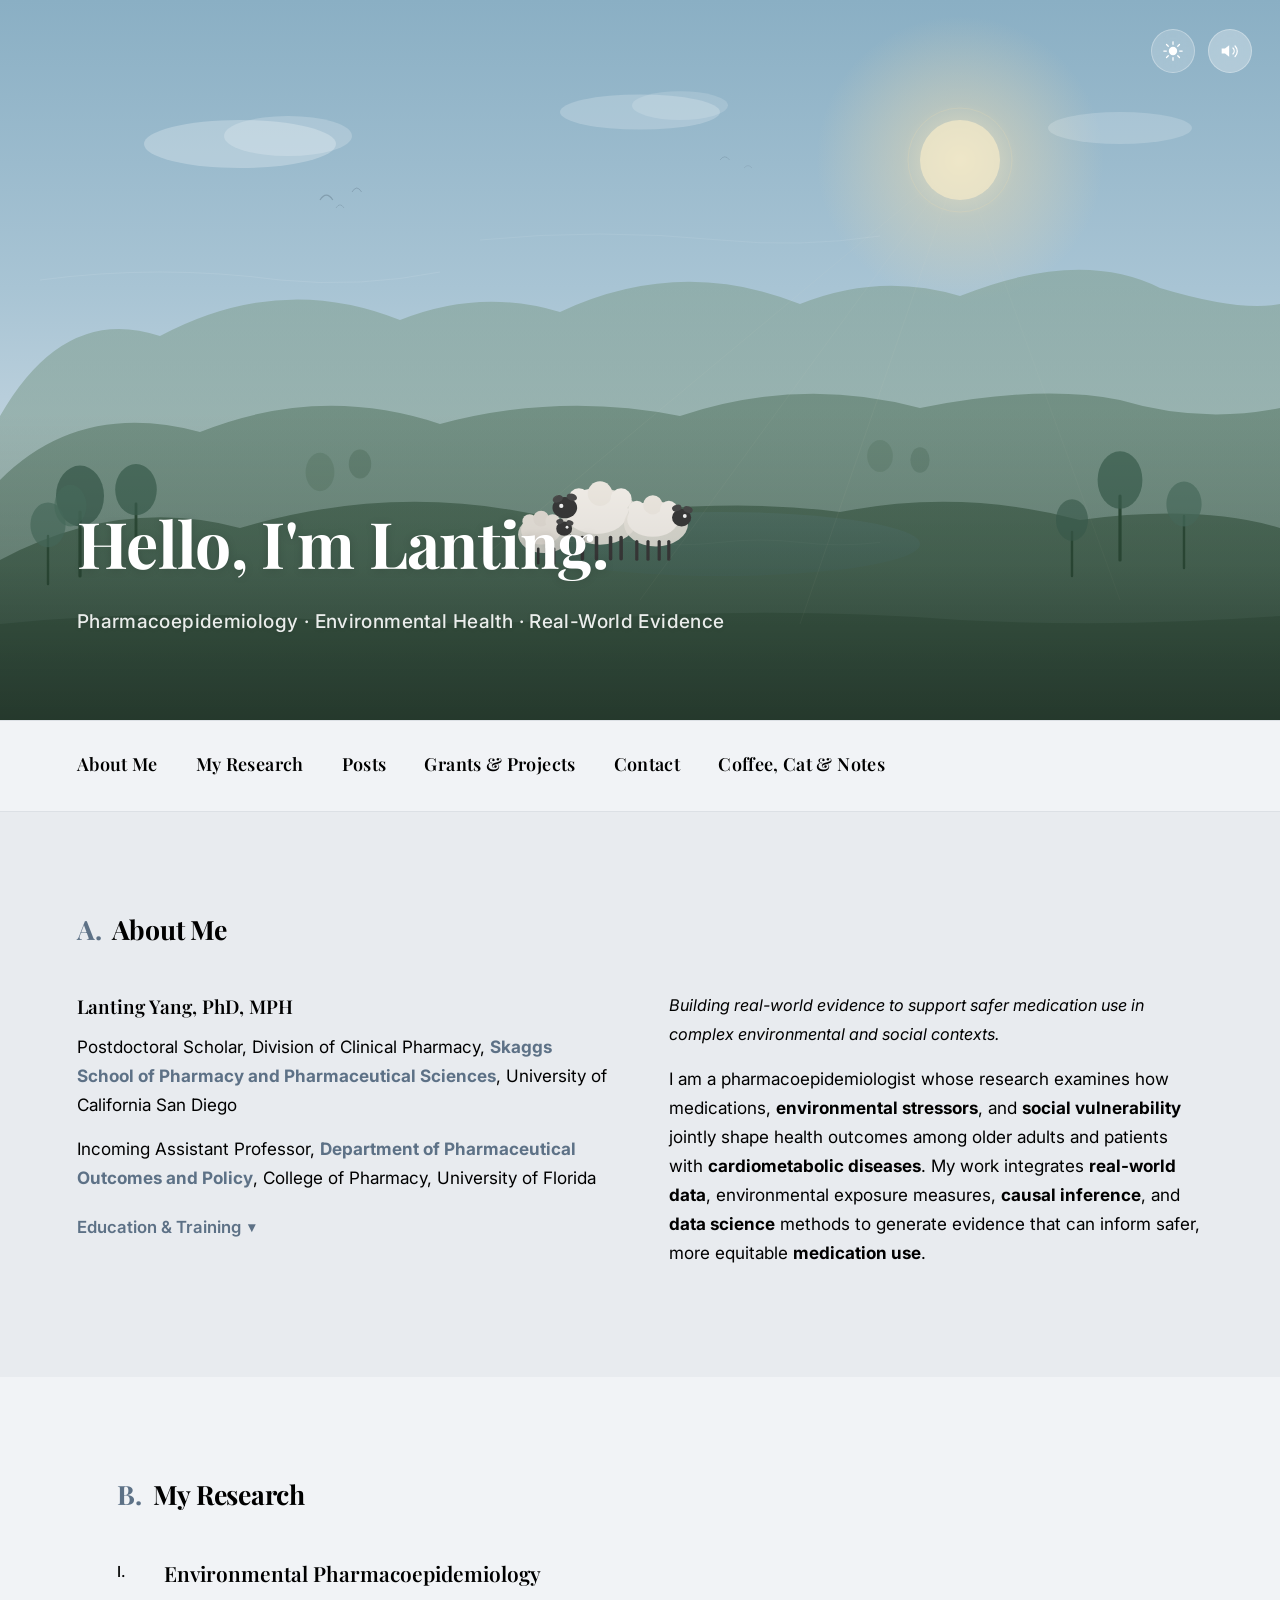
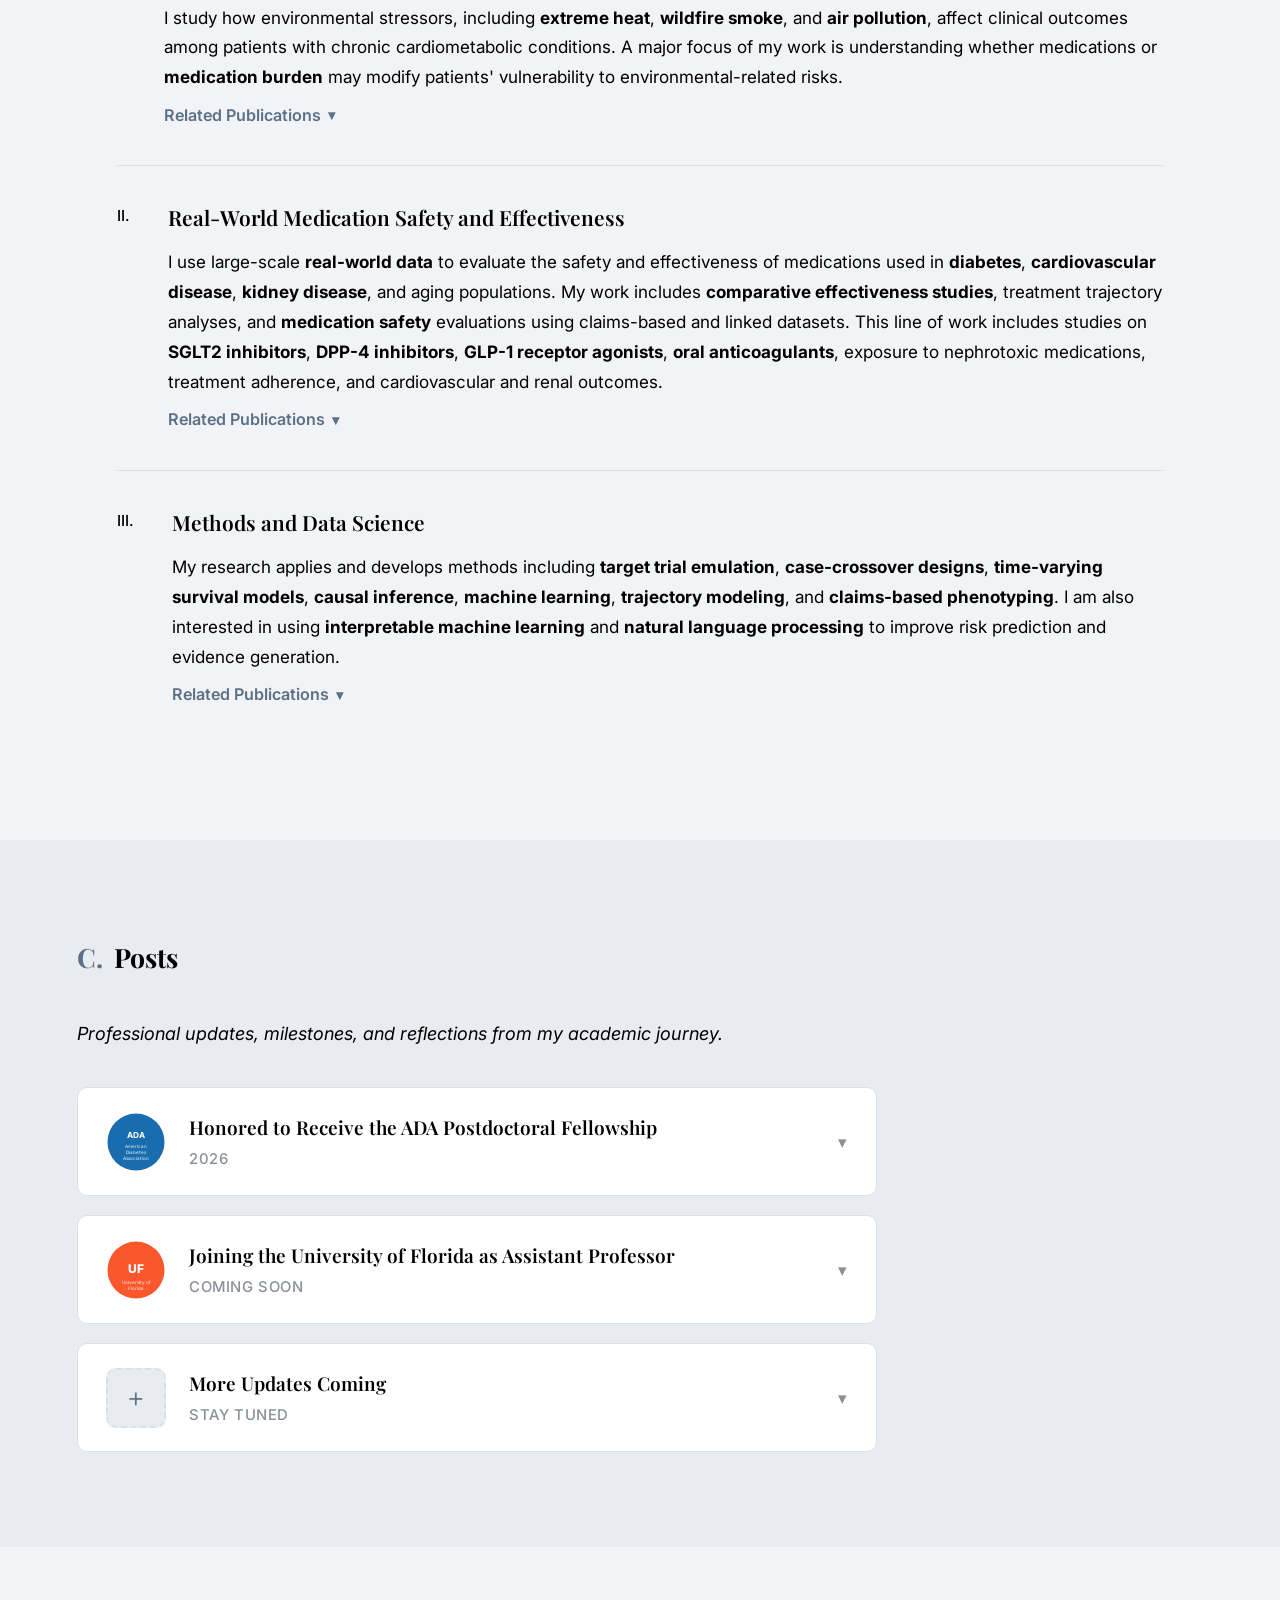
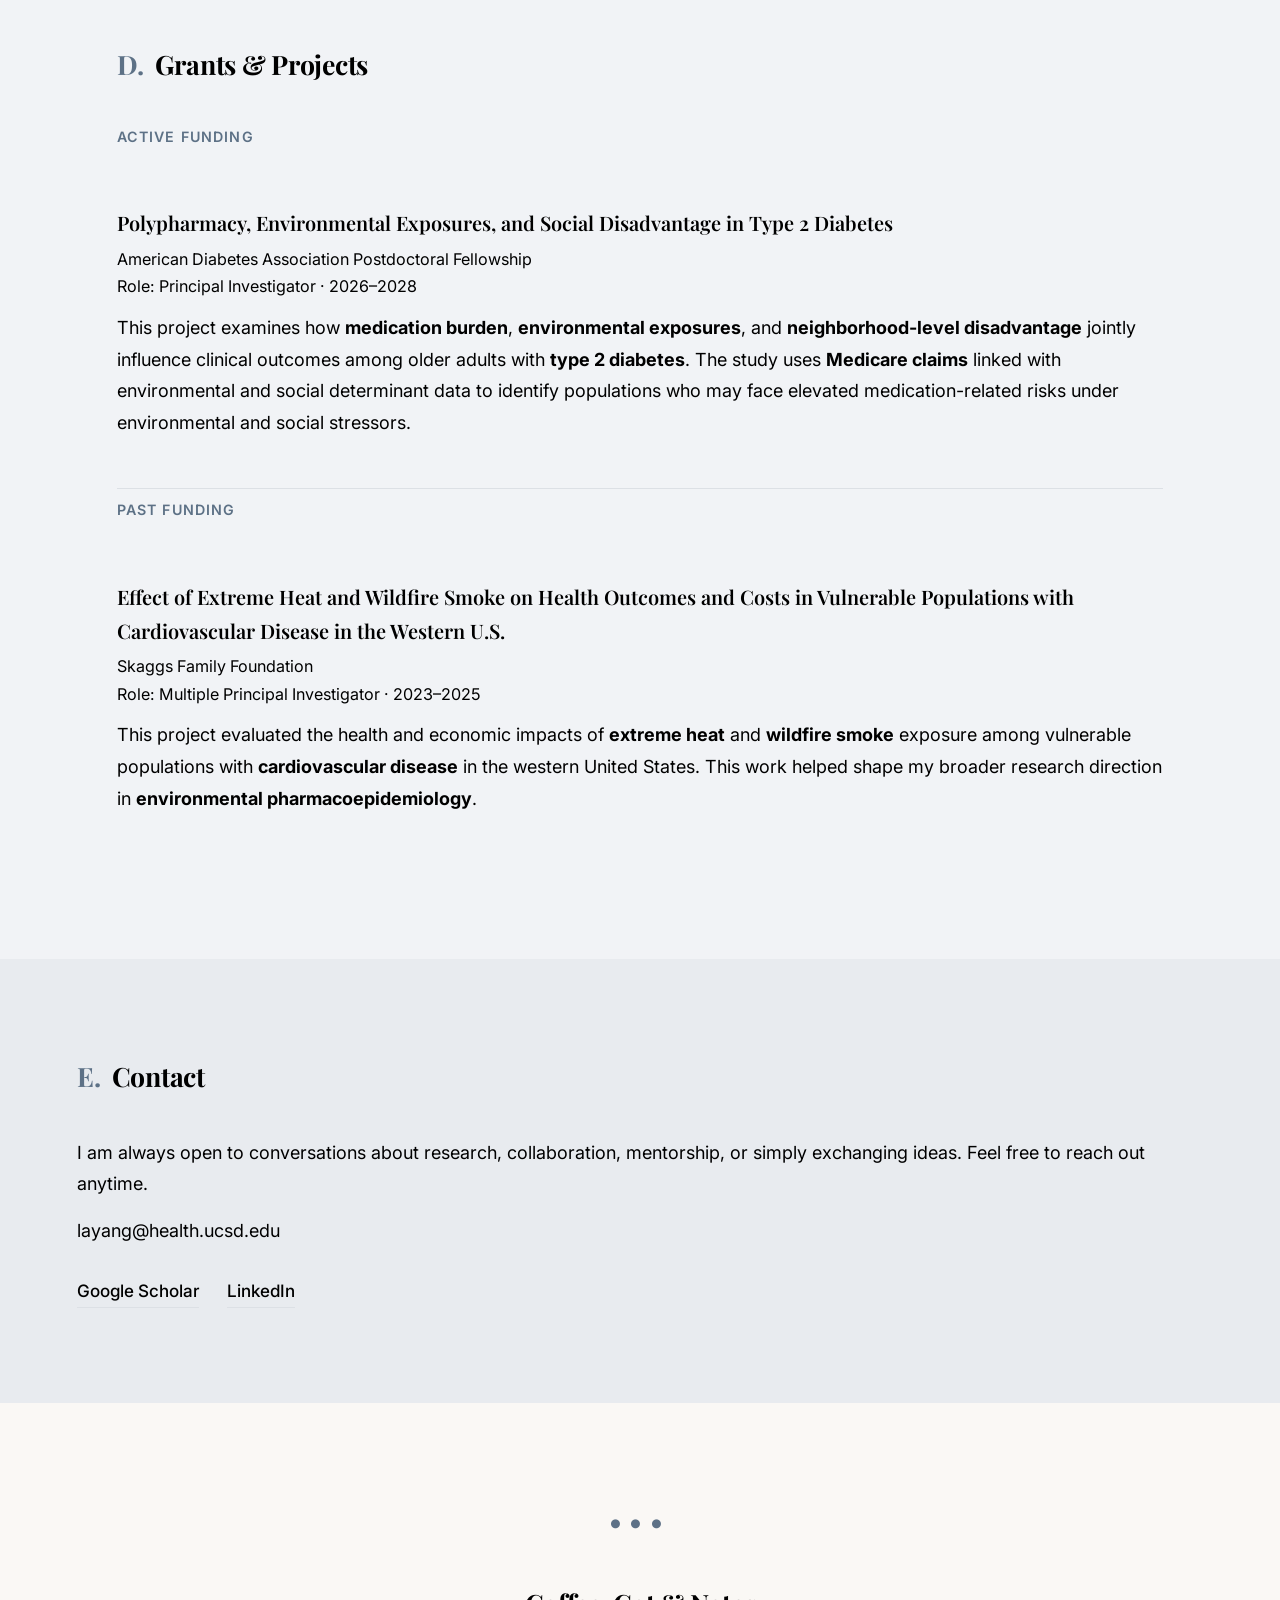
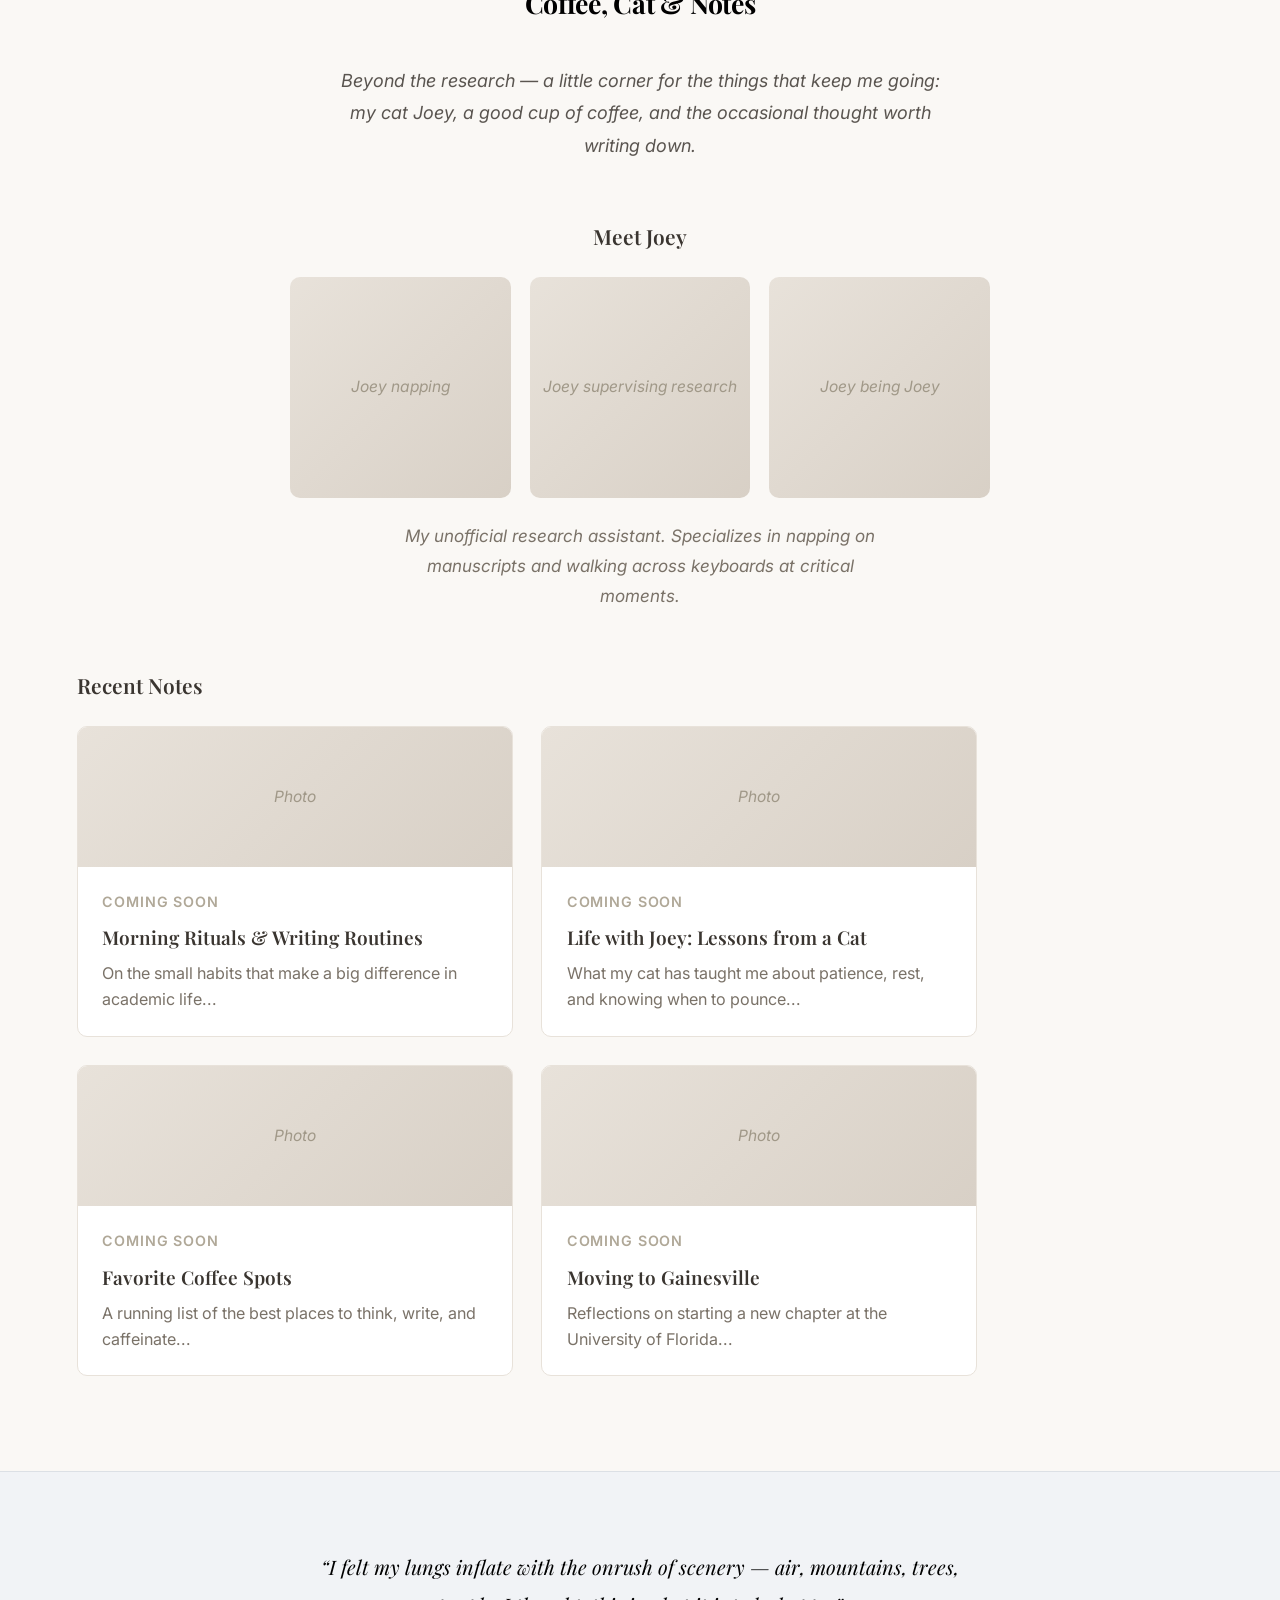
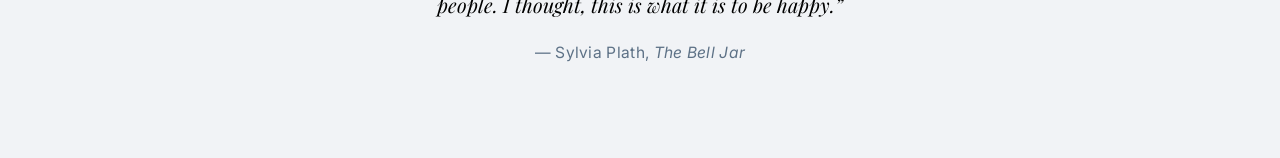
==== index.html @ cb297f10 "Add files via upload" ====
<!DOCTYPE html>
<html lang="en">
<head>
  <meta charset="UTF-8">
  <meta name="viewport" content="width=device-width, initial-scale=1.0">
  <title>Lanting Yang</title>
  <meta name="description" content="Pharmacoepidemiologist building real-world evidence for safer medication use in complex environmental and social contexts.">
  <link rel="preconnect" href="https://fonts.googleapis.com">
  <link rel="preconnect" href="https://fonts.gstatic.com" crossorigin>
  <link href="https://fonts.googleapis.com/css2?family=Inter:wght@400;500;600;700;800&family=Playfair+Display:wght@400;500;600;700;800&display=swap" rel="stylesheet">
  <link rel="icon" href="data:image/svg+xml,<svg xmlns='http://www.w3.org/2000/svg' viewBox='0 0 100 100'><text y='.9em' font-size='90'>🌿</text></svg>">
  <link rel="stylesheet" href="style.css">
</head>
<body class="loading">

  <header class="header">
    <div class="header-hero">
      <svg viewBox="0 0 1600 900" xmlns="http://www.w3.org/2000/svg" class="hero-visual" preserveAspectRatio="xMidYMid slice" aria-label="Environmental health landscape">
        <defs>
          <linearGradient id="sky" x1="0" y1="0" x2="0" y2="1">
            <stop offset="0%" stop-color="#8aafc4"/>
            <stop offset="40%" stop-color="#a8c4d4"/>
            <stop offset="70%" stop-color="#c8d8e2"/>
            <stop offset="100%" stop-color="#dce6ec"/>
          </linearGradient>
          <linearGradient id="hill-far" x1="0" y1="0" x2="0" y2="1">
            <stop offset="0%" stop-color="#7a9a88"/>
            <stop offset="100%" stop-color="#6a8a78"/>
          </linearGradient>
          <linearGradient id="hill-mid" x1="0" y1="0" x2="0" y2="1">
            <stop offset="0%" stop-color="#5a7a68"/>
            <stop offset="100%" stop-color="#4a6a58"/>
          </linearGradient>
          <linearGradient id="hill-near" x1="0" y1="0" x2="0" y2="1">
            <stop offset="0%" stop-color="#3d5c48"/>
            <stop offset="100%" stop-color="#2d4c38"/>
          </linearGradient>
          <radialGradient id="sun-glow" cx="0.5" cy="0.5" r="0.5">
            <stop offset="0%" stop-color="#f0e8c8" stop-opacity="0.9"/>
            <stop offset="40%" stop-color="#e8d8b0" stop-opacity="0.4"/>
            <stop offset="100%" stop-color="#e8d8b0" stop-opacity="0"/>
          </radialGradient>
          <linearGradient id="water" x1="0" y1="0" x2="0" y2="1">
            <stop offset="0%" stop-color="#8ab0c8" stop-opacity="0.5"/>
            <stop offset="100%" stop-color="#6a98b4" stop-opacity="0.3"/>
          </linearGradient>
        </defs>
        <!-- Sky -->
        <rect width="1600" height="900" fill="url(#sky)"/>
        <!-- Sun + glow -->
        <circle cx="1200" cy="200" r="180" fill="url(#sun-glow)"/>
        <circle cx="1200" cy="200" r="50" fill="#f0e8c8" opacity="0.8"/>
        <circle cx="1200" cy="200" r="65" fill="none" stroke="#e8d8b0" stroke-width="1" opacity="0.3"/>
        <!-- Clouds -->
        <ellipse cx="300" cy="180" rx="120" ry="30" fill="#ffffff" opacity="0.25"/>
        <ellipse cx="360" cy="170" rx="80" ry="25" fill="#ffffff" opacity="0.2"/>
        <ellipse cx="800" cy="140" rx="100" ry="22" fill="#ffffff" opacity="0.2"/>
        <ellipse cx="850" cy="132" rx="60" ry="18" fill="#ffffff" opacity="0.15"/>
        <ellipse cx="1400" cy="160" rx="90" ry="20" fill="#ffffff" opacity="0.18"/>
        <!-- Distant mountains -->
        <path d="M0 520 Q80 380 200 420 Q350 340 500 400 Q600 360 700 390 Q850 320 1000 380 Q1100 340 1200 370 Q1350 310 1450 360 Q1550 390 1600 380 L1600 900 L0 900Z" fill="url(#hill-far)" opacity="0.5"/>
        <!-- Mid hills -->
        <path d="M0 600 Q100 500 250 540 Q400 480 550 530 Q700 490 850 520 Q1000 470 1150 510 Q1300 480 1400 500 Q1500 530 1600 510 L1600 900 L0 900Z" fill="url(#hill-mid)" opacity="0.6"/>
        <!-- Lake/water -->
        <ellipse cx="900" cy="680" rx="250" ry="40" fill="url(#water)"/>
        <path d="M700 678 Q750 672 800 678 Q850 684 900 678 Q950 672 1000 678 Q1050 684 1100 678" fill="none" stroke="#ffffff" stroke-width="0.8" opacity="0.2"/>
        <!-- Near hills -->
        <path d="M0 700 Q150 620 300 660 Q500 600 700 650 Q900 620 1050 640 Q1200 610 1350 650 Q1500 630 1600 660 L1600 900 L0 900Z" fill="url(#hill-near)" opacity="0.7"/>
        <!-- Trees foreground left -->
        <line x1="100" y1="720" x2="100" y2="640" stroke="#2d4c38" stroke-width="4" stroke-linecap="round"/>
        <ellipse cx="100" cy="620" rx="30" ry="38" fill="#3d6050" opacity="0.8"/>
        <ellipse cx="88" cy="632" rx="20" ry="26" fill="#4a7060" opacity="0.6"/>
        <line x1="170" y1="700" x2="170" y2="630" stroke="#2d4c38" stroke-width="3.5" stroke-linecap="round"/>
        <ellipse cx="170" cy="612" rx="26" ry="32" fill="#3d6050" opacity="0.75"/>
        <line x1="60" y1="730" x2="60" y2="670" stroke="#2d4c38" stroke-width="3" stroke-linecap="round"/>
        <ellipse cx="60" cy="656" rx="22" ry="28" fill="#4a7060" opacity="0.7"/>
        <!-- Trees foreground right -->
        <line x1="1400" y1="700" x2="1400" y2="620" stroke="#2d4c38" stroke-width="4" stroke-linecap="round"/>
        <ellipse cx="1400" cy="600" rx="28" ry="36" fill="#3d6050" opacity="0.75"/>
        <line x1="1480" y1="710" x2="1480" y2="645" stroke="#2d4c38" stroke-width="3" stroke-linecap="round"/>
        <ellipse cx="1480" cy="630" rx="22" ry="28" fill="#4a7060" opacity="0.7"/>
        <line x1="1340" y1="720" x2="1340" y2="665" stroke="#2d4c38" stroke-width="3" stroke-linecap="round"/>
        <ellipse cx="1340" cy="650" rx="20" ry="26" fill="#3d6050" opacity="0.65"/>
        <!-- Mid-ground trees -->
        <ellipse cx="400" cy="590" rx="18" ry="24" fill="#5a7a68" opacity="0.5"/>
        <ellipse cx="450" cy="580" rx="14" ry="18" fill="#4a6a58" opacity="0.4"/>
        <ellipse cx="1100" cy="570" rx="16" ry="20" fill="#5a7a68" opacity="0.45"/>
        <ellipse cx="1150" cy="575" rx="12" ry="16" fill="#4a6a58" opacity="0.35"/>
        <!-- Birds -->
        <path d="M400 250 Q408 238 416 250" fill="none" stroke="#5a7080" stroke-width="1.5" opacity="0.4"/>
        <path d="M440 240 Q446 230 452 240" fill="none" stroke="#5a7080" stroke-width="1.2" opacity="0.35"/>
        <path d="M420 260 Q425 252 430 260" fill="none" stroke="#5a7080" stroke-width="1" opacity="0.3"/>
        <path d="M900 200 Q906 192 912 200" fill="none" stroke="#5a7080" stroke-width="1.2" opacity="0.25"/>
        <path d="M930 210 Q935 204 940 210" fill="none" stroke="#5a7080" stroke-width="1" opacity="0.2"/>
        <!-- Air flow / wind -->
        <path d="M50 350 Q200 330 350 350 Q450 360 550 340" fill="none" stroke="#ffffff" stroke-width="1" opacity="0.12"/>
        <path d="M600 300 Q750 285 900 300 Q1000 310 1100 295" fill="none" stroke="#ffffff" stroke-width="1" opacity="0.1"/>
        <!-- Sheep -->
        <g class="sheep sheep-1" style="cursor:pointer" transform="translate(750,650) scale(2.2) translate(-750,-650)">
          <rect x="715" y="620" width="65" height="60" fill="transparent" pointer-events="all"/>
          <!-- body -->
          <ellipse cx="750" cy="648" rx="22" ry="16" fill="#f0ece4" opacity="0.9"/>
          <ellipse cx="748" cy="645" rx="18" ry="13" fill="#faf6f0"/>
          <!-- wool bumps -->
          <circle cx="738" cy="638" r="6" fill="#faf6f0"/>
          <circle cx="750" cy="635" r="7" fill="#f5f0e8"/>
          <circle cx="762" cy="638" r="6" fill="#faf6f0"/>
          <!-- head -->
          <ellipse cx="730" cy="643" rx="7" ry="6" fill="#3a3a3a"/>
          <!-- ears -->
          <ellipse cx="726" cy="638" rx="3" ry="2" fill="#4a4a4a" transform="rotate(-20 726 638)"/>
          <ellipse cx="734" cy="637" rx="3" ry="2" fill="#4a4a4a" transform="rotate(15 734 637)"/>
          <!-- eye -->
          <circle cx="728" cy="642" r="1.2" fill="#ffffff"/>
          <!-- legs -->
          <line x1="740" y1="660" x2="740" y2="672" stroke="#3a3a3a" stroke-width="2" stroke-linecap="round"/>
          <line x1="748" y1="660" x2="748" y2="672" stroke="#3a3a3a" stroke-width="2" stroke-linecap="round"/>
          <line x1="756" y1="660" x2="756" y2="672" stroke="#3a3a3a" stroke-width="2" stroke-linecap="round"/>
          <line x1="762" y1="660" x2="762" y2="672" stroke="#3a3a3a" stroke-width="2" stroke-linecap="round"/>
        </g>
        <g class="sheep sheep-2" style="cursor:pointer" transform="translate(820,655) scale(2) translate(-820,-655)">
          <rect x="793" y="628" width="60" height="55" fill="transparent" pointer-events="all"/>
          <ellipse cx="820" cy="655" rx="20" ry="14" fill="#f0ece4" opacity="0.9"/>
          <ellipse cx="818" cy="652" rx="16" ry="11" fill="#faf6f0"/>
          <circle cx="808" cy="646" r="5.5" fill="#faf6f0"/>
          <circle cx="818" cy="643" r="6" fill="#f5f0e8"/>
          <circle cx="828" cy="646" r="5.5" fill="#faf6f0"/>
          <ellipse cx="836" cy="651" rx="6" ry="5.5" fill="#3a3a3a"/>
          <ellipse cx="840" cy="646" rx="3" ry="2" fill="#4a4a4a" transform="rotate(20 840 646)"/>
          <ellipse cx="833" cy="645" rx="3" ry="2" fill="#4a4a4a" transform="rotate(-15 833 645)"/>
          <circle cx="838" cy="650" r="1.2" fill="#ffffff"/>
          <line x1="808" y1="666" x2="808" y2="677" stroke="#3a3a3a" stroke-width="2" stroke-linecap="round"/>
          <line x1="815" y1="666" x2="815" y2="677" stroke="#3a3a3a" stroke-width="2" stroke-linecap="round"/>
          <line x1="822" y1="666" x2="822" y2="677" stroke="#3a3a3a" stroke-width="2" stroke-linecap="round"/>
          <line x1="828" y1="666" x2="828" y2="677" stroke="#3a3a3a" stroke-width="2" stroke-linecap="round"/>
        </g>
        <g class="sheep sheep-3" style="cursor:pointer" transform="translate(680,668) scale(1.8) translate(-680,-668)">
          <rect x="655" y="643" width="55" height="50" fill="transparent" pointer-events="all"/>
          <ellipse cx="680" cy="668" rx="18" ry="13" fill="#f0ece4" opacity="0.85"/>
          <ellipse cx="678" cy="665" rx="14" ry="10" fill="#ede8e0"/>
          <circle cx="670" cy="659" r="5" fill="#ede8e0"/>
          <circle cx="678" cy="657" r="5.5" fill="#e8e2da"/>
          <circle cx="686" cy="659" r="5" fill="#ede8e0"/>
          <ellipse cx="694" cy="664" rx="5.5" ry="5" fill="#3a3a3a"/>
          <ellipse cx="698" cy="660" rx="2.5" ry="1.8" fill="#4a4a4a" transform="rotate(20 698 660)"/>
          <ellipse cx="691" cy="659" rx="2.5" ry="1.8" fill="#4a4a4a" transform="rotate(-15 691 659)"/>
          <circle cx="696" cy="663" r="1" fill="#ffffff"/>
          <line x1="670" y1="678" x2="670" y2="688" stroke="#3a3a3a" stroke-width="1.8" stroke-linecap="round"/>
          <line x1="676" y1="678" x2="676" y2="688" stroke="#3a3a3a" stroke-width="1.8" stroke-linecap="round"/>
          <line x1="682" y1="678" x2="682" y2="688" stroke="#3a3a3a" stroke-width="1.8" stroke-linecap="round"/>
          <line x1="687" y1="678" x2="687" y2="688" stroke="#3a3a3a" stroke-width="1.8" stroke-linecap="round"/>
        </g>
        <!-- Foreground grass -->
        <path d="M0 780 Q200 760 400 775 Q600 785 800 770 Q1000 760 1200 775 Q1400 785 1600 770 L1600 900 L0 900Z" fill="#2d4c38" opacity="0.4"/>
        <!-- Light rays from sun -->
        <line x1="1200" y1="200" x2="600" y2="700" stroke="#f0e8c8" stroke-width="1" opacity="0.06"/>
        <line x1="1200" y1="200" x2="800" y2="750" stroke="#f0e8c8" stroke-width="1" opacity="0.05"/>
        <line x1="1200" y1="200" x2="1000" y2="780" stroke="#f0e8c8" stroke-width="1" opacity="0.06"/>
        <line x1="1200" y1="200" x2="1400" y2="750" stroke="#f0e8c8" stroke-width="1" opacity="0.04"/>
      </svg>
      <div class="hero-overlay">
        <h1 class="hero-name">Hello, I'm Lanting.</h1>
        <p class="hero-tagline">Pharmacoepidemiology &middot; Environmental Health &middot; Real-World Evidence</p>
      </div>
      <button class="mode-toggle" id="modeToggle" aria-label="Toggle dark mode">
        <svg id="sunIcon" class="mode-svg" viewBox="0 0 24 24" fill="none" xmlns="http://www.w3.org/2000/svg">
          <circle cx="12" cy="12" r="5" fill="currentColor"/>
          <line x1="12" y1="1" x2="12" y2="4" stroke="currentColor" stroke-width="1.5" stroke-linecap="round"/>
          <line x1="12" y1="20" x2="12" y2="23" stroke="currentColor" stroke-width="1.5" stroke-linecap="round"/>
          <line x1="4.22" y1="4.22" x2="6.34" y2="6.34" stroke="currentColor" stroke-width="1.5" stroke-linecap="round"/>
          <line x1="17.66" y1="17.66" x2="19.78" y2="19.78" stroke="currentColor" stroke-width="1.5" stroke-linecap="round"/>
          <line x1="1" y1="12" x2="4" y2="12" stroke="currentColor" stroke-width="1.5" stroke-linecap="round"/>
          <line x1="20" y1="12" x2="23" y2="12" stroke="currentColor" stroke-width="1.5" stroke-linecap="round"/>
          <line x1="4.22" y1="19.78" x2="6.34" y2="17.66" stroke="currentColor" stroke-width="1.5" stroke-linecap="round"/>
          <line x1="17.66" y1="6.34" x2="19.78" y2="4.22" stroke="currentColor" stroke-width="1.5" stroke-linecap="round"/>
        </svg>
        <svg id="moonIcon" class="mode-svg" viewBox="0 0 24 24" fill="none" xmlns="http://www.w3.org/2000/svg" style="display:none">
          <path d="M21 12.79A9 9 0 1111.21 3 7 7 0 0021 12.79z" fill="currentColor"/>
        </svg>
      </button>
      <button class="sound-toggle playing" id="soundToggle" aria-label="Toggle ambient sound">
        <svg id="soundIconOn" class="sound-svg" viewBox="0 0 24 24" fill="none" xmlns="http://www.w3.org/2000/svg">
          <path d="M11 5L6 9H2v6h4l5 4V5z" fill="currentColor"/>
          <path d="M15.54 8.46a5 5 0 010 7.07" stroke="currentColor" stroke-width="1.5" stroke-linecap="round"/>
          <path d="M18.07 5.93a9 9 0 010 12.73" stroke="currentColor" stroke-width="1.5" stroke-linecap="round"/>
        </svg>
        <svg id="soundIconOff" class="sound-svg" viewBox="0 0 24 24" fill="none" xmlns="http://www.w3.org/2000/svg" style="display:none">
          <path d="M11 5L6 9H2v6h4l5 4V5z" fill="currentColor"/>
          <line x1="16" y1="9" x2="22" y2="15" stroke="currentColor" stroke-width="1.5" stroke-linecap="round"/>
          <line x1="22" y1="9" x2="16" y2="15" stroke="currentColor" stroke-width="1.5" stroke-linecap="round"/>
        </svg>
      </button>
    </div>
    <nav class="header-nav-bar">
      <button class="nav-hamburger" id="navHamburger" aria-label="Toggle navigation">
        <span></span><span></span><span></span>
      </button>
      <div class="nav-links" id="navLinks">
        <a href="#about">About Me</a>
        <a href="#research">My Research</a>
        <a href="#posts">Posts</a>
        <a href="#grants">Grants &amp; Projects</a>
        <a href="#contact">Contact</a>
        <a href="#coffee">Coffee, Cat &amp; Notes</a>
      </div>
    </nav>
  </header>

  <section id="about" class="section">
    <h2><span class="heading-counter">A.</span> About Me</h2>
    <div class="content-grid">
      <div class="content-card">
        <h3>Lanting Yang, PhD, MPH</h3>
        <p>Postdoctoral Scholar, Division of Clinical Pharmacy, <a href="https://pharmacy.ucsd.edu/" target="_blank" rel="noopener" class="inst-link">Skaggs School of Pharmacy and Pharmaceutical Sciences</a>, University of California San Diego</p>
        <p>Incoming Assistant Professor, <a href="https://pharmacy.ufl.edu/pharmaceutical-outcomes-policy/" target="_blank" rel="noopener" class="inst-link">Department of Pharmaceutical Outcomes and Policy</a>, College of Pharmacy, University of Florida</p>
        <span class="training-link" onclick="this.parentElement.querySelector('.training-body').classList.toggle('show'); this.classList.toggle('open')">Education &amp; Training <span class="training-arrow">&#9662;</span></span>
        <div class="training-body">
          <div class="training-item">
            <div class="training-year">2019 &ndash; 2024</div>
            <div class="training-detail"><strong>PhD in Pharmaceutical Outcomes and Policy Research</strong>, School of Pharmacy, University of Pittsburgh</div>
          </div>
          <div class="training-item">
            <div class="training-year">2017 &ndash; 2019</div>
            <div class="training-detail"><strong>MPH in Epidemiology</strong>, Graduate School of Public Health, University of Pittsburgh</div>
          </div>
          <div class="training-item">
            <div class="training-year">2012 &ndash; 2017</div>
            <div class="training-detail"><strong>BS in Clinical Pharmacy</strong>, Harbin Medical University, China</div>
          </div>
        </div>
      </div>
      <div class="content-card">
        <p><em>Building real-world evidence to support safer medication use in complex environmental and social contexts.</em></p>
        <p>I am a pharmacoepidemiologist whose research examines how medications, <strong>environmental stressors</strong>, and <strong>social vulnerability</strong> jointly shape health outcomes among older adults and patients with <strong>cardiometabolic diseases</strong>. My work integrates <strong>real-world data</strong>, environmental exposure measures, <strong>causal inference</strong>, and <strong>data science</strong> methods to generate evidence that can inform safer, more equitable <strong>medication use</strong>.</p>
      </div>
    </div>
  </section>

  <section id="research" class="section">
    <div class="section-inner">
      <h2><span class="heading-counter">B.</span> My Research</h2>
      <div class="research-grid">
        <div class="research-item">
          <div class="research-counter">I.</div>
          <div class="research-content">
            <h3>Environmental Pharmacoepidemiology</h3>
            <p>I study how environmental stressors, including <strong>extreme heat</strong>, <strong>wildfire smoke</strong>, and <strong>air pollution</strong>, affect clinical outcomes among patients with chronic cardiometabolic conditions. A major focus of my work is understanding whether medications or <strong>medication burden</strong> may modify patients' vulnerability to environmental-related risks.</p>
            <span class="pub-toggle" onclick="document.getElementById('pubs-env').classList.toggle('show')">Related Publications <span class="pub-arrow">&#9662;</span></span>
            <div class="pub-panel" id="pubs-env">
              <div class="pub-item">
                <span class="pub-abbr">Paper Title Placeholder</span>
                <a href="#" class="pub-doi">DOI &rarr;</a>
              </div>
              <div class="pub-item">
                <span class="pub-abbr">Paper Title Placeholder</span>
                <a href="#" class="pub-doi">DOI &rarr;</a>
              </div>
            </div>
          </div>
        </div>
        <div class="research-item">
          <div class="research-counter">II.</div>
          <div class="research-content">
            <h3>Real-World Medication Safety and Effectiveness</h3>
            <p>I use large-scale <strong>real-world data</strong> to evaluate the safety and effectiveness of medications used in <strong>diabetes</strong>, <strong>cardiovascular disease</strong>, <strong>kidney disease</strong>, and aging populations. My work includes <strong>comparative effectiveness studies</strong>, treatment trajectory analyses, and <strong>medication safety</strong> evaluations using claims-based and linked datasets. This line of work includes studies on <strong>SGLT2 inhibitors</strong>, <strong>DPP-4 inhibitors</strong>, <strong>GLP-1 receptor agonists</strong>, <strong>oral anticoagulants</strong>, exposure to nephrotoxic medications, treatment adherence, and cardiovascular and renal outcomes.</p>
            <span class="pub-toggle" onclick="document.getElementById('pubs-rwe').classList.toggle('show')">Related Publications <span class="pub-arrow">&#9662;</span></span>
            <div class="pub-panel" id="pubs-rwe">
              <div class="pub-item">
                <span class="pub-abbr">Paper Title Placeholder</span>
                <a href="#" class="pub-doi">DOI &rarr;</a>
              </div>
              <div class="pub-item">
                <span class="pub-abbr">Paper Title Placeholder</span>
                <a href="#" class="pub-doi">DOI &rarr;</a>
              </div>
            </div>
          </div>
        </div>
        <div class="research-item">
          <div class="research-counter">III.</div>
          <div class="research-content">
            <h3>Methods and Data Science</h3>
            <p>My research applies and develops methods including <strong>target trial emulation</strong>, <strong>case-crossover designs</strong>, <strong>time-varying survival models</strong>, <strong>causal inference</strong>, <strong>machine learning</strong>, <strong>trajectory modeling</strong>, and <strong>claims-based phenotyping</strong>. I am also interested in using <strong>interpretable machine learning</strong> and <strong>natural language processing</strong> to improve risk prediction and evidence generation.</p>
            <span class="pub-toggle" onclick="document.getElementById('pubs-methods').classList.toggle('show')">Related Publications <span class="pub-arrow">&#9662;</span></span>
            <div class="pub-panel" id="pubs-methods">
              <div class="pub-item">
                <span class="pub-abbr">Paper Title Placeholder</span>
                <a href="#" class="pub-doi">DOI &rarr;</a>
              </div>
              <div class="pub-item">
                <span class="pub-abbr">Paper Title Placeholder</span>
                <a href="#" class="pub-doi">DOI &rarr;</a>
              </div>
            </div>
          </div>
        </div>
      </div>
    </div>
  </section>

  <section id="posts" class="section">
    <h2><span class="heading-counter">C.</span> Posts</h2>
    <p class="posts-intro">Professional updates, milestones, and reflections from my academic journey.</p>
    <div class="posts-grid">

      <div class="post-card-v2" onclick="this.classList.toggle('expanded')">
        <div class="post-card-preview">
          <div class="post-card-logo">
            <svg viewBox="0 0 80 80" xmlns="http://www.w3.org/2000/svg" aria-label="ADA logo">
              <circle cx="40" cy="40" r="38" fill="#005da6" opacity="0.9"/>
              <text x="40" y="34" text-anchor="middle" font-family="Inter, sans-serif" font-size="11" font-weight="700" fill="#ffffff">ADA</text>
              <text x="40" y="48" text-anchor="middle" font-family="Inter, sans-serif" font-size="6" font-weight="500" fill="rgba(255,255,255,0.8)">American</text>
              <text x="40" y="56" text-anchor="middle" font-family="Inter, sans-serif" font-size="6" font-weight="500" fill="rgba(255,255,255,0.8)">Diabetes</text>
              <text x="40" y="64" text-anchor="middle" font-family="Inter, sans-serif" font-size="6" font-weight="500" fill="rgba(255,255,255,0.8)">Association</text>
            </svg>
          </div>
          <div class="post-card-info">
            <h3>Honored to Receive the ADA Postdoctoral Fellowship</h3>
            <div class="post-card-date">2026</div>
          </div>
          <span class="post-card-arrow">&#9662;</span>
        </div>
        <div class="post-card-detail">
          <p>I am grateful to share that I have received a Postdoctoral Fellowship from the <strong>American Diabetes Association</strong> for my project, "Polypharmacy, Environmental Exposures, and Social Disadvantage in Type 2 Diabetes."</p>
          <p>This project uses <strong>Medicare claims data</strong> linked with environmental exposure and social determinant measures to examine how <strong>medication burden</strong>, <strong>extreme heat</strong>, <strong>air pollution</strong>, and <strong>neighborhood-level disadvantage</strong> jointly influence clinical outcomes among individuals with <strong>type 2 diabetes</strong>.</p>
          <p>This fellowship supports my broader research goal of developing an independent program in <strong>environmental pharmacoepidemiology</strong>, focused on generating real-world evidence for safer, more equitable, and climate-resilient medication use.</p>
          <p>I am deeply grateful to my mentors, collaborators, and colleagues for their support, and to the American Diabetes Association for its support of this work.</p>
        </div>
      </div>

      <div class="post-card-v2" onclick="this.classList.toggle('expanded')">
        <div class="post-card-preview">
          <div class="post-card-logo">
            <svg viewBox="0 0 80 80" xmlns="http://www.w3.org/2000/svg" aria-label="UF logo">
              <circle cx="40" cy="40" r="38" fill="#fa4616" opacity="0.9"/>
              <text x="40" y="44" text-anchor="middle" font-family="Inter, sans-serif" font-size="16" font-weight="800" fill="#ffffff">UF</text>
              <text x="40" y="58" text-anchor="middle" font-family="Inter, sans-serif" font-size="6" font-weight="500" fill="rgba(255,255,255,0.8)">University of</text>
              <text x="40" y="66" text-anchor="middle" font-family="Inter, sans-serif" font-size="6" font-weight="500" fill="rgba(255,255,255,0.8)">Florida</text>
            </svg>
          </div>
          <div class="post-card-info">
            <h3>Joining the University of Florida as Assistant Professor</h3>
            <div class="post-card-date">Coming soon</div>
          </div>
          <span class="post-card-arrow">&#9662;</span>
        </div>
        <div class="post-card-detail">
          <p><em>Details coming soon &mdash; stay tuned for updates on this exciting new chapter.</em></p>
        </div>
      </div>

      <div class="post-card-v2" onclick="this.classList.toggle('expanded')">
        <div class="post-card-preview">
          <div class="post-card-logo placeholder-logo">
            <span>+</span>
          </div>
          <div class="post-card-info">
            <h3>More Updates Coming</h3>
            <div class="post-card-date">Stay tuned</div>
          </div>
          <span class="post-card-arrow">&#9662;</span>
        </div>
        <div class="post-card-detail">
          <p><em>New posts will appear here as milestones unfold.</em></p>
        </div>
      </div>

    </div>
  </section>

  <section id="grants" class="section">
    <div class="section-inner">
      <h2><span class="heading-counter">D.</span> Grants &amp; Projects</h2>

      <div class="grant-label">Active Funding</div>
      <div class="grant-card">
        <h3>Polypharmacy, Environmental Exposures, and Social Disadvantage in Type 2 Diabetes</h3>
        <div class="grant-meta">
          American Diabetes Association Postdoctoral Fellowship<br>
          Role: Principal Investigator &middot; 2026&ndash;2028
        </div>
        <p>This project examines how <strong>medication burden</strong>, <strong>environmental exposures</strong>, and <strong>neighborhood-level disadvantage</strong> jointly influence clinical outcomes among older adults with <strong>type 2 diabetes</strong>. The study uses <strong>Medicare claims</strong> linked with environmental and social determinant data to identify populations who may face elevated medication-related risks under environmental and social stressors.</p>
      </div>

      <div class="grant-label">Past Funding</div>
      <div class="grant-card">
        <h3>Effect of Extreme Heat and Wildfire Smoke on Health Outcomes and Costs in Vulnerable Populations with Cardiovascular Disease in the Western U.S.</h3>
        <div class="grant-meta">
          Skaggs Family Foundation<br>
          Role: Multiple Principal Investigator &middot; 2023&ndash;2025
        </div>
        <p>This project evaluated the health and economic impacts of <strong>extreme heat</strong> and <strong>wildfire smoke</strong> exposure among vulnerable populations with <strong>cardiovascular disease</strong> in the western United States. This work helped shape my broader research direction in <strong>environmental pharmacoepidemiology</strong>.</p>
      </div>
    </div>
  </section>

  <section id="contact" class="section">
    <h2><span class="heading-counter">E.</span> Contact</h2>
    <p>I am always open to conversations about research, collaboration, mentorship, or simply exchanging ideas. Feel free to reach out anytime.</p>
    <div class="contact-block">
      <p><a href="mailto:layang@health.ucsd.edu">layang@health.ucsd.edu</a></p>
      <div class="contact-links">
        <a href="https://scholar.google.com/citations?user=HPTHeRQAAAAJ&hl=en&oi=ao" target="_blank" rel="noopener">Google Scholar</a>
        <a href="https://www.linkedin.com/in/lanting-yang/" target="_blank" rel="noopener">LinkedIn</a>
      </div>
    </div>
  </section>

  <section id="coffee" class="section coffee-section">
    <div class="coffee-header">
      <h2 class="dots">&bull;&bull;&bull;</h2>
      <h2>Coffee, Cat &amp; Notes</h2>
      <p class="coffee-intro">Beyond the research &mdash; a little corner for the things that keep me going: my cat Joey, a good cup of coffee, and the occasional thought worth writing down.</p>
    </div>

    <div class="coffee-feature">
      <h3 class="coffee-label">Meet Joey</h3>
      <div class="joey-gallery">
        <div class="joey-photo placeholder-photo">
          <span>Joey napping</span>
        </div>
        <div class="joey-photo placeholder-photo">
          <span>Joey supervising research</span>
        </div>
        <div class="joey-photo placeholder-photo">
          <span>Joey being Joey</span>
        </div>
      </div>
      <p class="joey-caption">My unofficial research assistant. Specializes in napping on manuscripts and walking across keyboards at critical moments.</p>
    </div>

    <h3 class="coffee-label">Recent Notes</h3>
    <div class="blog-grid">
      <article class="blog-card">
        <div class="blog-card-img placeholder-photo"><span>Photo</span></div>
        <div class="blog-card-body">
          <div class="blog-date">Coming soon</div>
          <h4>Morning Rituals &amp; Writing Routines</h4>
          <p>On the small habits that make a big difference in academic life...</p>
        </div>
      </article>
      <article class="blog-card">
        <div class="blog-card-img placeholder-photo"><span>Photo</span></div>
        <div class="blog-card-body">
          <div class="blog-date">Coming soon</div>
          <h4>Life with Joey: Lessons from a Cat</h4>
          <p>What my cat has taught me about patience, rest, and knowing when to pounce...</p>
        </div>
      </article>
      <article class="blog-card">
        <div class="blog-card-img placeholder-photo"><span>Photo</span></div>
        <div class="blog-card-body">
          <div class="blog-date">Coming soon</div>
          <h4>Favorite Coffee Spots</h4>
          <p>A running list of the best places to think, write, and caffeinate...</p>
        </div>
      </article>
      <article class="blog-card">
        <div class="blog-card-img placeholder-photo"><span>Photo</span></div>
        <div class="blog-card-body">
          <div class="blog-date">Coming soon</div>
          <h4>Moving to Gainesville</h4>
          <p>Reflections on starting a new chapter at the University of Florida...</p>
        </div>
      </article>
    </div>
  </section>

  <button class="scroll-top" id="scrollTop" aria-label="Scroll to top">
    <svg viewBox="0 0 24 24" fill="none" xmlns="http://www.w3.org/2000/svg" width="20" height="20">
      <path d="M12 19V5M5 12l7-7 7 7" stroke="currentColor" stroke-width="2" stroke-linecap="round" stroke-linejoin="round"/>
    </svg>
  </button>

  <footer>
    <p class="footer-quote" id="footerQuote"></p>
    <p class="footer-author" id="footerAuthor"></p>
  </footer>

  <script>
    // Random footer quote
    const quotes = [
      { text: "I went to the woods because I wished to live deliberately, to front only the essential facts of life, and see if I could not learn what it had to teach, and not, when I came to die, discover that I had not lived.", author: "Henry David Thoreau", source: "Walden; or, Life in the Woods" },
      { text: "In every walk with nature, one receives far more than he seeks.", author: "John Muir", source: "" },
      { text: "The earth has music for those who listen.", author: "William Shakespeare", source: "" },
      { text: "Look deep into nature, and then you will understand everything better.", author: "Albert Einstein", source: "" },
      { text: "The clearest way into the Universe is through a forest wilderness.", author: "John Muir", source: "" },
      { text: "We do not inherit the earth from our ancestors; we borrow it from our children.", author: "Native American Proverb", source: "" },
      { text: "The goal of life is living in agreement with nature.", author: "Zeno of Citium", source: "" },
      { text: "To forget how to dig the earth and to tend the soil is to forget ourselves.", author: "Mahatma Gandhi", source: "" },
      { text: "Nature does not hurry, yet everything is accomplished.", author: "Lao Tzu", source: "" },
      { text: "The poetry of the earth is never dead.", author: "John Keats", source: "" },
      { text: "What is the use of a house if you haven't got a tolerable planet to put it on?", author: "Henry David Thoreau", source: "" },
      { text: "We won't have a society if we destroy the environment.", author: "Margaret Mead", source: "" },
      { text: "The environment is where we all meet; where we all have a mutual interest; it is the one thing all of us share.", author: "Lady Bird Johnson", source: "" },
      { text: "He that plants trees loves others besides himself.", author: "Thomas Fuller", source: "" },
      { text: "The earth laughs in flowers.", author: "Ralph Waldo Emerson", source: "" },
      { text: "Between every two pines is a doorway to a new world.", author: "John Muir", source: "" },
      { text: "Those who contemplate the beauty of the earth find reserves of strength that will endure as long as life lasts.", author: "Rachel Carson", source: "Silent Spring" },
      { text: "Man's heart, away from nature, becomes hard.", author: "Standing Bear", source: "" },
      { text: "The good man is the friend of all living things.", author: "Mahatma Gandhi", source: "" },
      { text: "One touch of nature makes the whole world kin.", author: "William Shakespeare", source: "Troilus and Cressida" },
      { text: "To see a world in a grain of sand and a heaven in a wildflower, hold infinity in the palm of your hand and eternity in an hour.", author: "William Blake", source: "Auguries of Innocence" },
      { text: "Adopt the pace of nature: her secret is patience.", author: "Ralph Waldo Emerson", source: "" },
      { text: "The creation of a thousand forests is in one acorn.", author: "Ralph Waldo Emerson", source: "" },
      { text: "If you truly love nature, you will find beauty everywhere.", author: "Vincent van Gogh", source: "" },
      { text: "I felt my lungs inflate with the onrush of scenery — air, mountains, trees, people. I thought, this is what it is to be happy.", author: "Sylvia Plath", source: "The Bell Jar" },
      { text: "Not just beautiful, though — the stars are like the trees in the forest, alive and breathing. And they're watching me.", author: "Haruki Murakami", source: "Kafka on the Shore" },
      { text: "The least movement is of importance to all nature. The entire ocean is affected by a pebble.", author: "Blaise Pascal", source: "" },
      { text: "Keep close to Nature's heart... and break clear away, once in a while, and climb a mountain or spend a week in the woods. Wash your spirit clean.", author: "John Muir", source: "" },
      { text: "There is a pleasure in the pathless woods, there is a rapture on the lonely shore, there is society where none intrudes, by the deep sea, and music in its roar.", author: "Lord Byron", source: "" },
      { text: "The best time to plant a tree was twenty years ago. The second best time is now.", author: "Chinese Proverb", source: "" }
    ];
    const q = quotes[Math.floor(Math.random() * quotes.length)];
    document.getElementById('footerQuote').textContent = '“' + q.text + '”';
    document.getElementById('footerAuthor').innerHTML = '&mdash; ' + q.author + (q.source ? ', <em>' + q.source + '</em>' : '');

    // Dark mode toggle
    const modeToggle = document.getElementById('modeToggle');
    const sunIcon = document.getElementById('sunIcon');
    const moonIcon = document.getElementById('moonIcon');

    const savedMode = localStorage.getItem('darkMode');
    if (savedMode === 'true') {
      document.body.classList.add('dark-mode');
      sunIcon.style.display = 'none';
      moonIcon.style.display = '';
    }

    modeToggle.addEventListener('click', () => {
      document.body.classList.toggle('dark-mode');
      const isDark = document.body.classList.contains('dark-mode');
      localStorage.setItem('darkMode', isDark);
      if (isDark) {
        sunIcon.style.display = 'none';
        moonIcon.style.display = '';
      } else {
        sunIcon.style.display = '';
        moonIcon.style.display = 'none';
      }
    });

    // Page loading animation
    window.addEventListener('load', () => {
      document.body.classList.remove('loading');
    });

    // Scroll-to-top button
    const scrollTopBtn = document.getElementById('scrollTop');
    window.addEventListener('scroll', () => {
      if (window.scrollY > 600) {
        scrollTopBtn.classList.add('visible');
      } else {
        scrollTopBtn.classList.remove('visible');
      }
    });
    scrollTopBtn.addEventListener('click', () => {
      window.scrollTo({ top: 0, behavior: 'smooth' });
    });

    // Mobile hamburger menu
    const hamburger = document.getElementById('navHamburger');
    const navLinksEl = document.getElementById('navLinks');
    hamburger.addEventListener('click', () => {
      hamburger.classList.toggle('open');
      navLinksEl.classList.toggle('open');
    });
    navLinksEl.querySelectorAll('a').forEach(link => {
      link.addEventListener('click', () => {
        hamburger.classList.remove('open');
        navLinksEl.classList.remove('open');
      });
    });

    // Section fade-in on scroll
    const sections = document.querySelectorAll('.section');
    const observer = new IntersectionObserver((entries) => {
      entries.forEach(entry => {
        if (entry.isIntersecting) {
          entry.target.classList.add('visible');
        }
      });
    }, { threshold: 0.1 });
    sections.forEach(section => observer.observe(section));

    // Sticky nav bar
    const nav = document.querySelector('.header-nav-bar');
    const header = document.querySelector('.header-hero');
    const navTop = nav.offsetTop;

    window.addEventListener('scroll', () => {
      if (window.scrollY >= navTop) {
        nav.classList.add('sticky');
      } else {
        nav.classList.remove('sticky');
      }
    });

    // Active nav link highlighting on scroll
    const navLinks = document.querySelectorAll('.nav-links a');
    const allSections = document.querySelectorAll('section[id], div[id]');

    function updateActiveNav() {
      let current = '';
      allSections.forEach(section => {
        const top = section.offsetTop - 100;
        if (window.scrollY >= top) {
          current = section.getAttribute('id');
        }
      });
      navLinks.forEach(link => {
        link.classList.remove('active');
        if (link.getAttribute('href') === '#' + current) {
          link.classList.add('active');
        }
      });
    }
    window.addEventListener('scroll', updateActiveNav);

    // Smooth scroll with nav click effect
    navLinks.forEach(link => {
      link.addEventListener('click', (e) => {
        e.preventDefault();
        const targetId = link.getAttribute('href').substring(1);
        const target = document.getElementById(targetId);
        if (target) {
          // Click ripple effect
          link.classList.add('nav-clicked');
          setTimeout(() => link.classList.remove('nav-clicked'), 400);

          target.scrollIntoView({ behavior: 'smooth', block: 'start' });
        }
      });
    });

    // Sheep click interactions
    const sheepMessages = [
      "Baa! 🐑",
      "Meeeh~",
      "*munches grass*",
      "Baa baa! 🌿",
      "*wiggles tail*",
      "Zzzz... 💤",
      "*jumps!* 🐑",
      "Hello there!",
      "*happy bleat*",
      "Pet me! 🐑",
      "*nuzzles you*",
      "More grass please~",
    ];
    let sheepClickCount = 0;

    document.querySelectorAll('.sheep').forEach(sheep => {
      sheep.style.cursor = 'pointer';

      sheep.addEventListener('click', (e) => {
        e.stopPropagation();
        sheepClickCount++;

        // Jump animation
        sheep.classList.add('sheep-jump');
        setTimeout(() => sheep.classList.remove('sheep-jump'), 600);

        // Speech bubble
        const rect = sheep.getBoundingClientRect();
        const heroRect = document.querySelector('.header-hero').getBoundingClientRect();
        const bubble = document.createElement('div');
        bubble.className = 'sheep-bubble';
        bubble.textContent = sheepMessages[Math.floor(Math.random() * sheepMessages.length)];
        bubble.style.left = (rect.left - heroRect.left + rect.width / 2) + 'px';
        bubble.style.top = (rect.top - heroRect.top - 10) + 'px';
        document.querySelector('.header-hero').appendChild(bubble);

        setTimeout(() => bubble.remove(), 1800);

        // "Baa" sound
        if (audioCtx || window.AudioContext || window.webkitAudioContext) {
          const ctx = audioCtx || new (window.AudioContext || window.webkitAudioContext)();
          const now = ctx.currentTime;
          const osc = ctx.createOscillator();
          const gain = ctx.createGain();
          osc.type = 'triangle';
          osc.frequency.setValueAtTime(300 + Math.random() * 100, now);
          osc.frequency.exponentialRampToValueAtTime(250, now + 0.15);
          osc.frequency.exponentialRampToValueAtTime(350, now + 0.3);
          gain.gain.setValueAtTime(0, now);
          gain.gain.linearRampToValueAtTime(0.06, now + 0.05);
          gain.gain.linearRampToValueAtTime(0.04, now + 0.2);
          gain.gain.linearRampToValueAtTime(0, now + 0.4);
          osc.connect(gain);
          gain.connect(ctx.destination);
          osc.start(now);
          osc.stop(now + 0.4);
        }

        // Easter egg: after 10 clicks, sheep party
        if (sheepClickCount === 10) {
          document.querySelectorAll('.sheep').forEach(s => {
            s.classList.add('sheep-party');
            setTimeout(() => s.classList.remove('sheep-party'), 3000);
          });
          const partyBubble = document.createElement('div');
          partyBubble.className = 'sheep-bubble party-bubble';
          partyBubble.textContent = '🎉 Sheep party! 🐑🐑🐑';
          partyBubble.style.left = '50%';
          partyBubble.style.top = '40%';
          document.querySelector('.header-hero').appendChild(partyBubble);
          setTimeout(() => { partyBubble.remove(); sheepClickCount = 0; }, 3000);
        }
      });
    });

    // Ambient nature sound engine
    const soundToggle = document.getElementById('soundToggle');
    const soundIconOn = document.getElementById('soundIconOn');
    const soundIconOff = document.getElementById('soundIconOff');
    let audioCtx = null;
    let soundPlaying = false;
    let soundNodes = [];

    function createOceanWaves(ctx) {
      const bufferSize = ctx.sampleRate * 4;
      const buffer = ctx.createBuffer(1, bufferSize, ctx.sampleRate);
      const data = buffer.getChannelData(0);
      for (let i = 0; i < bufferSize; i++) {
        data[i] = (Math.random() * 2 - 1) * 0.3;
      }

      const source = ctx.createBufferSource();
      source.buffer = buffer;
      source.loop = true;

      // Low-pass filter for ocean rumble
      const lpFilter = ctx.createBiquadFilter();
      lpFilter.type = 'lowpass';
      lpFilter.frequency.value = 400;
      lpFilter.Q.value = 0.5;

      // LFO to modulate volume (wave rhythm)
      const lfoGain = ctx.createGain();
      lfoGain.gain.value = 0.08;

      const lfo = ctx.createOscillator();
      lfo.type = 'sine';
      lfo.frequency.value = 0.12;
      const lfoDepth = ctx.createGain();
      lfoDepth.gain.value = 0.04;
      lfo.connect(lfoDepth);
      lfoDepth.connect(lfoGain.gain);
      lfo.start();

      source.connect(lpFilter);
      lpFilter.connect(lfoGain);
      lfoGain.connect(ctx.destination);
      source.start();

      return { source, lfo, nodes: [source, lpFilter, lfoGain, lfo, lfoDepth] };
    }

    function createBirdChirp(ctx) {
      function chirp() {
        if (!soundPlaying) return;

        const now = ctx.currentTime;
        const osc = ctx.createOscillator();
        const gain = ctx.createGain();

        const baseFreq = 2000 + Math.random() * 2500;
        osc.type = 'sine';
        osc.frequency.setValueAtTime(baseFreq, now);
        osc.frequency.exponentialRampToValueAtTime(baseFreq * (0.7 + Math.random() * 0.6), now + 0.08);
        osc.frequency.exponentialRampToValueAtTime(baseFreq * 1.1, now + 0.15);

        gain.gain.setValueAtTime(0, now);
        gain.gain.linearRampToValueAtTime(0.015 + Math.random() * 0.01, now + 0.02);
        gain.gain.linearRampToValueAtTime(0.02, now + 0.06);
        gain.gain.linearRampToValueAtTime(0, now + 0.15);

        osc.connect(gain);
        gain.connect(ctx.destination);
        osc.start(now);
        osc.stop(now + 0.2);

        // Double chirp sometimes
        if (Math.random() > 0.5) {
          const osc2 = ctx.createOscillator();
          const gain2 = ctx.createGain();
          const t2 = now + 0.18;
          osc2.type = 'sine';
          osc2.frequency.setValueAtTime(baseFreq * 1.05, t2);
          osc2.frequency.exponentialRampToValueAtTime(baseFreq * 0.85, t2 + 0.1);
          gain2.gain.setValueAtTime(0, t2);
          gain2.gain.linearRampToValueAtTime(0.012, t2 + 0.02);
          gain2.gain.linearRampToValueAtTime(0, t2 + 0.12);
          osc2.connect(gain2);
          gain2.connect(ctx.destination);
          osc2.start(t2);
          osc2.stop(t2 + 0.15);
        }

        const nextDelay = 2000 + Math.random() * 6000;
        setTimeout(chirp, nextDelay);
      }

      const startDelay = 1000 + Math.random() * 3000;
      setTimeout(chirp, startDelay);
    }

    function startSound() {
      audioCtx = audioCtx || new (window.AudioContext || window.webkitAudioContext)();
      if (audioCtx.state === 'suspended') audioCtx.resume();
      const ocean = createOceanWaves(audioCtx);
      soundNodes = ocean.nodes;
      soundPlaying = true;
      createBirdChirp(audioCtx);
      createBirdChirp(audioCtx);
      soundToggle.classList.add('playing');
      soundIconOn.style.display = '';
      soundIconOff.style.display = 'none';
    }

    function stopSound() {
      soundPlaying = false;
      soundNodes.forEach(n => { try { n.stop(); } catch(e) { try { n.disconnect(); } catch(e2){} } });
      soundNodes = [];
      soundToggle.classList.remove('playing');
      soundIconOn.style.display = 'none';
      soundIconOff.style.display = '';
    }

    // Auto-play on first non-button user interaction
    let autoStarted = false;
    function autoStartSound(e) {
      if (autoStarted) return;
      if (soundToggle.contains(e.target)) return;
      autoStarted = true;
      startSound();
      document.removeEventListener('click', autoStartSound);
      document.removeEventListener('scroll', autoStartSound);
    }
    document.addEventListener('click', autoStartSound);
    document.addEventListener('scroll', autoStartSound);

    soundToggle.addEventListener('click', () => {
      autoStarted = true;
      document.removeEventListener('click', autoStartSound);
      document.removeEventListener('scroll', autoStartSound);
      if (soundPlaying) {
        stopSound();
      } else {
        startSound();
      }
    });

    // Hero SVG parallax on mouse move
    const heroArea = document.querySelector('.header-hero');
    const svg = document.querySelector('.hero-visual');
    if (heroArea && svg) {
      heroArea.addEventListener('mousemove', (e) => {
        const rect = heroArea.getBoundingClientRect();
        const x = (e.clientX - rect.left) / rect.width - 0.5;
        const y = (e.clientY - rect.top) / rect.height - 0.5;

        // Parallax layers
        const trees = svg.querySelectorAll('ellipse, line');
        trees.forEach((el, i) => {
          const depth = (i % 3 + 1) * 0.8;
          el.style.transform = `translate(${x * depth}px, ${y * depth * 0.5}px)`;
        });

        // Sun follows cursor gently
        const circles = svg.querySelectorAll('circle');
        circles.forEach((el, i) => {
          const depth = (i % 2 + 1) * 1.2;
          el.style.transform = `translate(${x * depth}px, ${y * depth * 0.5}px)`;
        });
      });

      heroArea.addEventListener('mouseleave', () => {
        svg.querySelectorAll('ellipse, line, circle').forEach(el => {
          el.style.transform = 'translate(0, 0)';
          el.style.transition = 'transform 0.5s ease';
        });
      });

      heroArea.addEventListener('mouseenter', () => {
        svg.querySelectorAll('ellipse, line, circle').forEach(el => {
          el.style.transition = 'transform 0.1s ease';
        });
      });
    }
  </script>

</body>
</html>
---- style.css ----
* {
  margin: 0;
  padding: 0;
  box-sizing: border-box;
}

:root {
  --bg: #f1f3f6;
  --text: #000000;
  --text-light: #000000;
  --accent: #5d7186;
  --link: #000000;
  --link-hover: #5d7186;
  --border: #dce0e5;
  --section-bg: #e8ebef;
  --counter-color: #5d7186;
}

/* Dark mode overrides */
body.dark-mode {
  --bg: #1a1e24;
  --text: #e0e0e0;
  --text-light: #b0b0b0;
  --accent: #8ab4c8;
  --link: #e0e0e0;
  --link-hover: #8ab4c8;
  --border: #2e3440;
  --section-bg: #22272e;
  --counter-color: #8ab4c8;
}

body.dark-mode .hero-overlay {
  background: linear-gradient(to top, rgba(0,0,0,0.6) 0%, rgba(0,0,0,0.2) 50%, transparent 100%);
}

body.dark-mode .hero-visual {
  filter: brightness(0.4) saturate(0.6);
}

body.dark-mode .post-card-v2,
body.dark-mode .social-post {
  background: #22272e;
  border-color: var(--border);
}

body.dark-mode .post-card-info h3,
body.dark-mode .post-card-date,
body.dark-mode .post-card-arrow {
  color: var(--text);
}

body.dark-mode .grant-card {
  border-color: var(--border);
}

body.dark-mode .training-body {
  background: transparent;
}

body.dark-mode .coffee-section {
  background: #1e2228 !important;
}

body.dark-mode .blog-card {
  background: #22272e;
  border-color: var(--border);
}

body.dark-mode .blog-card h4 {
  color: var(--text);
}

body.dark-mode .blog-card p,
body.dark-mode .blog-date {
  color: var(--text-light);
}

body.dark-mode .joey-caption {
  color: var(--text-light);
}

body.dark-mode .coffee-intro {
  color: var(--text-light);
}

body.dark-mode .coffee-label {
  color: var(--text);
}

body.dark-mode .placeholder-photo {
  background: linear-gradient(135deg, #2a2e36, #333840);
  color: #666;
}

body.dark-mode .placeholder-logo {
  background: var(--section-bg);
  border-color: var(--border);
}

body.dark-mode .pub-item {
  background: #2a2f36;
}

body.dark-mode .header-nav-bar {
  background: var(--bg);
}

body.dark-mode .header-nav-bar.sticky {
  box-shadow: 0 2px 12px rgba(0, 0, 0, 0.3);
}

body.dark-mode .inst-link {
  color: var(--accent) !important;
}

body.dark-mode .footer-quote {
  color: var(--text);
}

body.dark-mode .footer-author {
  color: var(--accent);
}

html {
  font-size: 19px;
  scroll-behavior: smooth;
}

body {
  font-family: "Inter", "Helvetica Neue", Arial, sans-serif;
  background-color: var(--bg);
  color: var(--text);
  line-height: 1.7;
  -webkit-font-smoothing: antialiased;
}

a {
  color: var(--link);
  text-decoration: none;
  transition: color 0.2s ease;
}

a:hover {
  color: var(--link-hover);
}

/* Header / Hero */
.header {
  max-width: 100%;
  padding: 0;
}

.header-hero {
  position: relative;
  overflow: hidden;
  height: 80vh;
  min-height: 500px;
}

.hero-visual {
  width: 100%;
  height: 100%;
  display: block;
  position: absolute;
  top: 0;
  left: 0;
  pointer-events: auto;
}

.hero-overlay {
  position: absolute;
  bottom: 0;
  left: 0;
  right: 0;
  padding: 4rem 6vw 3.5rem;
  background: linear-gradient(to top, rgba(0,0,0,0.35) 0%, rgba(0,0,0,0.1) 50%, transparent 100%);
  pointer-events: none;
}

.hero-overlay * {
  pointer-events: auto;
}

.hero-name {
  font-family: "Playfair Display", Georgia, serif;
  font-size: clamp(2.4rem, 5vw, 3.5rem);
  font-weight: 700;
  color: #ffffff;
  letter-spacing: -0.01em;
  margin-bottom: 0.4rem;
  text-shadow: 0 1px 8px rgba(0,0,0,0.15);
}

.hero-tagline {
  font-size: 1rem;
  font-weight: 500;
  color: rgba(255,255,255,0.9);
  letter-spacing: 0.02em;
  text-shadow: 0 1px 4px rgba(0,0,0,0.1);
}

.header-nav-bar {
  display: flex;
  align-items: center;
  padding: 1.2rem 6vw;
  border-top: 1px solid var(--border);
  border-bottom: 1px solid var(--border);
  background: var(--bg);
  transition: box-shadow 0.3s ease, padding 0.3s ease;
  z-index: 100;
}

.header-nav-bar.sticky {
  position: fixed;
  top: 0;
  left: 0;
  right: 0;
  box-shadow: 0 2px 12px rgba(0, 0, 0, 0.08);
  padding-left: calc((100% - 1200px) / 2 + 6vw);
}

.nav-links {
  display: flex;
  flex-wrap: wrap;
  gap: 0.5rem 2rem;
}

.nav-links a {
  font-family: "Playfair Display", Georgia, serif;
  font-size: 0.95rem;
  font-weight: 600;
  color: var(--text);
  letter-spacing: 0.02em;
  padding: 0.3rem 0;
  border-bottom: 2px solid transparent;
  transition: border-color 0.25s ease, color 0.25s ease, transform 0.15s ease;
  position: relative;
}

.nav-links a:hover {
  border-bottom-color: var(--accent);
  color: var(--accent);
}

.nav-links a.active {
  border-bottom-color: var(--accent);
  color: var(--accent);
}

@keyframes navPulse {
  0% { transform: scale(1); }
  50% { transform: scale(0.92); }
  100% { transform: scale(1); }
}

.nav-links a.nav-clicked {
  animation: navPulse 0.4s ease;
}

/* Hamburger button */
.nav-hamburger {
  display: none;
  flex-direction: column;
  gap: 5px;
  background: none;
  border: none;
  cursor: pointer;
  padding: 0.3rem;
  z-index: 101;
}

.nav-hamburger span {
  display: block;
  width: 22px;
  height: 2px;
  background: var(--text);
  border-radius: 2px;
  transition: transform 0.3s ease, opacity 0.3s ease;
}

.nav-hamburger.open span:nth-child(1) {
  transform: rotate(45deg) translate(5px, 5px);
}

.nav-hamburger.open span:nth-child(2) {
  opacity: 0;
}

.nav-hamburger.open span:nth-child(3) {
  transform: rotate(-45deg) translate(5px, -5px);
}

/* Sections */
.section {
  padding: 5rem 6vw;
  max-width: 1200px;
  margin: 0 auto;
}

.section:nth-child(even) {
  background: var(--section-bg);
  max-width: 100%;
  padding-left: 6vw;
  padding-right: 6vw;
}

.section:nth-child(even) .section-inner {
  max-width: 1200px;
  margin: 0 auto;
}

h2 {
  font-family: "Playfair Display", Georgia, serif;
  font-size: 1.4rem;
  font-weight: 700;
  margin-bottom: 2rem;
  letter-spacing: -0.01em;
}

.heading-counter {
  color: var(--counter-color);
  margin-right: 0.3rem;
}

h3 {
  font-family: "Playfair Display", Georgia, serif;
  font-size: 1.05rem;
  font-weight: 600;
  margin-bottom: 0.3rem;
}

h3 a {
  border-bottom: 1px solid var(--border);
}

h3 a:hover {
  border-bottom-color: var(--accent);
  color: var(--accent);
}

p {
  font-size: 0.95rem;
  margin-bottom: 0.8rem;
  color: var(--text);
  line-height: 1.75;
}

/* Grid layout for content items */
.content-grid {
  display: grid;
  grid-template-columns: repeat(2, 1fr);
  gap: 2.5rem 3rem;
}

/* Training inline toggle */
.training-link {
  display: inline-flex;
  align-items: center;
  gap: 0.4rem;
  font-size: 0.88rem;
  font-weight: 600;
  color: var(--accent);
  cursor: pointer;
  margin-top: 0.3rem;
  transition: color 0.2s ease;
}

.training-link:hover {
  color: var(--link-hover);
}

.training-arrow {
  font-size: 0.75rem;
  transition: transform 0.3s ease;
}

.training-link.open .training-arrow {
  transform: rotate(180deg);
}

.training-body {
  max-height: 0;
  overflow: hidden;
  transition: max-height 0.4s ease, margin 0.4s ease;
  margin-top: 0;
}

.training-body.show {
  max-height: 300px;
  margin-top: 0.8rem;
}

.training-item {
  display: flex;
  gap: 0.8rem;
  padding: 0.4rem 0;
  font-size: 0.85rem;
  line-height: 1.5;
  color: var(--text);
}

.training-year {
  font-size: 0.8rem;
  font-weight: 600;
  color: var(--accent);
  white-space: nowrap;
  min-width: 90px;
}

.training-detail {
  font-size: 0.85rem;
  line-height: 1.5;
}

.inst-link {
  color: var(--accent) !important;
  font-weight: 700;
  border-bottom: none !important;
}

.inst-link:hover {
  color: var(--link-hover) !important;
}

.content-card h3 {
  font-size: 1rem;
  font-weight: 600;
  margin-bottom: 0.5rem;
}

.content-card p {
  font-size: 0.9rem;
  color: var(--text-light);
  line-height: 1.7;
}

.content-card em {
  font-size: 0.85rem;
  color: var(--text-light);
}

/* Research section - title + description layout */
.research-grid {
  display: grid;
  grid-template-columns: 1fr;
  gap: 0;
}

.research-item {
  display: grid;
  grid-template-columns: auto 1fr;
  gap: 0 2rem;
  padding: 1.8rem 0;
  border-bottom: 1px solid var(--border);
}

.research-item:first-child {
  padding-top: 0;
}

.research-item:last-child {
  border-bottom: none;
}

.research-counter {
  font-size: 0.8rem;
  font-weight: 500;
  color: var(--text-light);
  padding-top: 0.15rem;
}

.research-content h3 {
  font-family: "Playfair Display", Georgia, serif;
  font-size: 1.1rem;
  font-weight: 600;
  margin-bottom: 0.6rem;
  color: var(--text);
}

.research-content p {
  font-size: 0.9rem;
  color: var(--text-light);
  line-height: 1.75;
  margin-bottom: 0;
}

/* Publication toggle + panel */
.pub-toggle {
  display: inline-flex;
  align-items: center;
  gap: 0.4rem;
  font-size: 0.85rem;
  font-weight: 600;
  color: var(--accent);
  cursor: pointer;
  margin-top: 0.5rem;
  transition: color 0.2s ease;
}

.pub-toggle:hover {
  color: var(--link-hover);
}

.pub-arrow {
  font-size: 0.75rem;
  transition: transform 0.3s ease;
}

.pub-panel {
  max-height: 0;
  overflow: hidden;
  transition: max-height 0.4s ease, margin 0.4s ease;
  margin-top: 0;
  display: flex;
  flex-direction: column;
  gap: 0.5rem;
}

.pub-panel.show {
  max-height: 500px;
  margin-top: 0.8rem;
}

.pub-panel.show + .pub-toggle .pub-arrow,
.pub-toggle:has(+ .pub-panel.show) .pub-arrow {
  transform: rotate(180deg);
}

.pub-item {
  display: flex;
  align-items: baseline;
  justify-content: space-between;
  gap: 1rem;
  padding: 0.6rem 0.8rem;
  background: var(--section-bg);
  border-radius: 6px;
  border-left: 3px solid var(--accent);
}

.pub-abbr {
  font-size: 0.82rem;
  font-weight: 500;
  color: var(--text);
  line-height: 1.5;
  flex: 1;
}

.pub-doi {
  font-size: 0.78rem;
  font-weight: 600;
  color: var(--accent);
  white-space: nowrap;
  border-bottom: 1px solid transparent;
  flex-shrink: 0;
}

.pub-doi:hover {
  border-bottom-color: var(--accent);
}

/* Posts section - interactive cards */
.posts-intro {
  font-size: 0.95rem;
  color: var(--text);
  margin-bottom: 2rem;
  font-style: italic;
}

.posts-grid {
  display: flex;
  flex-direction: column;
  gap: 1rem;
  max-width: 800px;
}

.post-card-v2 {
  background: #ffffff;
  border-radius: 10px;
  border: 1px solid var(--border);
  overflow: hidden;
  cursor: pointer;
  transition: box-shadow 0.3s ease, transform 0.2s ease;
}

.post-card-v2:hover {
  box-shadow: 0 4px 16px rgba(0, 0, 0, 0.07);
  transform: translateY(-2px);
}

.post-card-preview {
  display: flex;
  align-items: center;
  gap: 1.2rem;
  padding: 1.2rem 1.5rem;
}

.post-card-logo {
  flex-shrink: 0;
  width: 60px;
  height: 60px;
  border-radius: 10px;
  overflow: hidden;
}

.post-card-logo svg {
  width: 100%;
  height: 100%;
}

.placeholder-logo {
  background: var(--section-bg);
  border: 2px dashed var(--border);
  display: flex;
  align-items: center;
  justify-content: center;
  font-size: 1.5rem;
  color: var(--accent);
  font-weight: 300;
}

.post-card-info {
  flex: 1;
}

.post-card-info h3 {
  font-family: "Playfair Display", Georgia, serif;
  font-size: 1rem;
  font-weight: 600;
  color: var(--text);
  margin-bottom: 0.2rem;
}

.post-card-date {
  font-size: 0.78rem;
  font-weight: 500;
  color: #8a9099;
  text-transform: uppercase;
  letter-spacing: 0.04em;
}

.post-card-arrow {
  flex-shrink: 0;
  font-size: 0.9rem;
  color: #8a9099;
  transition: transform 0.3s ease;
}

.post-card-v2.expanded .post-card-arrow {
  transform: rotate(180deg);
}

.post-card-detail {
  max-height: 0;
  overflow: hidden;
  transition: max-height 0.4s ease, padding 0.4s ease;
  padding: 0 1.5rem;
  border-top: 0 solid var(--border);
}

.post-card-v2.expanded .post-card-detail {
  max-height: 600px;
  padding: 1.2rem 1.5rem 1.5rem;
  border-top: 1px solid var(--border);
}

.post-card-detail p {
  font-size: 0.9rem;
  line-height: 1.75;
  color: var(--text);
  margin-bottom: 0.6rem;
}

.post-card-detail p:last-child {
  margin-bottom: 0;
}

/* Grants section */
.grant-card {
  padding: 1.8rem 0;
  border-bottom: 1px solid var(--border);
}

.grant-card:last-child {
  border-bottom: none;
}

.grant-label {
  font-size: 0.75rem;
  font-weight: 600;
  text-transform: uppercase;
  letter-spacing: 0.08em;
  color: var(--accent);
  margin-bottom: 1.2rem;
  margin-top: 0.5rem;
}

.grant-label:first-child {
  margin-top: 0;
}

.grant-meta {
  font-size: 0.85rem;
  color: var(--text-light);
  margin-bottom: 0.6rem;
  line-height: 1.7;
}

/* Contact section */
.contact-grid {
  display: grid;
  grid-template-columns: 1fr 1fr;
  gap: 2rem;
}

.contact-block p {
  font-size: 0.95rem;
  line-height: 1.8;
}

.contact-links {
  display: flex;
  gap: 1.5rem;
  margin-top: 1.5rem;
}

.contact-links a {
  font-size: 0.9rem;
  font-weight: 500;
  border-bottom: 1px solid var(--border);
  padding-bottom: 2px;
}

.contact-links a:hover {
  border-bottom-color: var(--accent);
  color: var(--accent);
}

/* Coffee, Cat & Notes - personal section */
.coffee-section {
  background: #faf8f5 !important;
  max-width: 100% !important;
}

.coffee-header {
  text-align: center;
  margin-bottom: 3rem;
}

.coffee-header .dots {
  color: var(--accent);
  font-weight: 700;
  letter-spacing: 0.3em;
}

.coffee-intro {
  max-width: 600px;
  margin: 0 auto;
  font-size: 0.95rem;
  color: #5a5550;
  font-style: italic;
  line-height: 1.8;
}

.coffee-label {
  font-family: "Playfair Display", Georgia, serif;
  font-size: 1.1rem;
  font-weight: 600;
  margin-bottom: 1.2rem;
  color: #3a3530;
}

.coffee-feature {
  text-align: center;
  margin-bottom: 3rem;
}

.joey-gallery {
  display: grid;
  grid-template-columns: repeat(3, 1fr);
  gap: 1rem;
  max-width: 700px;
  margin: 0 auto 1.2rem;
}

.joey-photo {
  border-radius: 10px;
  overflow: hidden;
  aspect-ratio: 1;
}

.placeholder-photo {
  background: linear-gradient(135deg, #e8e2da, #d8d0c6);
  display: flex;
  align-items: center;
  justify-content: center;
  color: #a09888;
  font-size: 0.82rem;
  font-style: italic;
  transition: transform 0.3s ease;
}

.placeholder-photo:hover {
  transform: scale(1.03);
}

.joey-caption {
  font-size: 0.9rem;
  color: #7a7268;
  font-style: italic;
  max-width: 500px;
  margin: 0 auto;
}

.blog-grid {
  display: grid;
  grid-template-columns: repeat(2, 1fr);
  gap: 1.5rem;
  max-width: 900px;
}

.blog-card {
  background: #ffffff;
  border-radius: 10px;
  overflow: hidden;
  border: 1px solid #e8e2da;
  transition: transform 0.3s ease, box-shadow 0.3s ease;
  cursor: pointer;
}

.blog-card:hover {
  transform: translateY(-4px);
  box-shadow: 0 6px 20px rgba(0, 0, 0, 0.06);
}

.blog-card-img {
  height: 140px;
  border-radius: 0;
}

.blog-card-body {
  padding: 1.2rem 1.3rem;
}

.blog-date {
  font-size: 0.75rem;
  font-weight: 600;
  text-transform: uppercase;
  letter-spacing: 0.06em;
  color: #b0a898;
  margin-bottom: 0.4rem;
}

.blog-card h4 {
  font-family: "Playfair Display", Georgia, serif;
  font-size: 1rem;
  font-weight: 600;
  color: #3a3530;
  margin-bottom: 0.4rem;
}

.blog-card p {
  font-size: 0.85rem;
  color: #7a7268;
  line-height: 1.6;
  margin-bottom: 0;
}

/* Mode toggle button */
.mode-toggle {
  position: absolute;
  top: 1.5rem;
  right: 4.5rem;
  display: flex;
  align-items: center;
  justify-content: center;
  width: 44px;
  height: 44px;
  padding: 0;
  background: rgba(255, 255, 255, 0.2);
  backdrop-filter: blur(8px);
  border: 1px solid rgba(255, 255, 255, 0.3);
  border-radius: 50%;
  cursor: pointer;
  color: #ffffff;
  transition: background 0.3s ease, transform 0.15s ease;
  z-index: 10;
}

.mode-toggle:hover {
  background: rgba(255, 255, 255, 0.35);
  transform: scale(1.1);
}

.mode-toggle:active {
  transform: scale(0.9);
}

.mode-svg {
  width: 20px;
  height: 20px;
}

/* Sound toggle button */
.sound-toggle {
  position: absolute;
  top: 1.5rem;
  right: 1.5rem;
  display: flex;
  align-items: center;
  justify-content: center;
  width: 44px;
  height: 44px;
  padding: 0;
  background: rgba(255, 255, 255, 0.2);
  backdrop-filter: blur(8px);
  border: 1px solid rgba(255, 255, 255, 0.3);
  border-radius: 50%;
  cursor: pointer;
  color: #ffffff;
  transition: background 0.3s ease, transform 0.15s ease, box-shadow 0.3s ease;
  z-index: 10;
}

.sound-toggle:hover {
  background: rgba(255, 255, 255, 0.35);
  transform: scale(1.1);
}

.sound-toggle:active {
  transform: scale(0.9);
}

.sound-toggle.playing {
  background: rgba(255, 255, 255, 0.3);
}

.sound-svg {
  width: 20px;
  height: 20px;
}

@keyframes soundPulse {
  0%, 100% { box-shadow: 0 0 0 0 rgba(255, 255, 255, 0.3); }
  50% { box-shadow: 0 0 0 6px rgba(255, 255, 255, 0); }
}

.sound-toggle.playing {
  animation: soundPulse 2s ease infinite;
}

/* Footer */
footer {
  text-align: center;
  padding: 4rem 6vw;
  border-top: 1px solid var(--border);
}

.footer-quote {
  font-family: "Playfair Display", Georgia, serif;
  font-size: 1.05rem;
  font-style: italic;
  color: var(--text);
  line-height: 1.9;
  max-width: 650px;
  margin: 0 auto 0.8rem;
}

.footer-author {
  font-size: 0.82rem;
  color: var(--accent);
  letter-spacing: 0.02em;
}

/* Scroll-to-top button */
.scroll-top {
  position: fixed;
  bottom: 2rem;
  right: 2rem;
  width: 44px;
  height: 44px;
  border-radius: 50%;
  background: var(--accent);
  color: #ffffff;
  border: none;
  cursor: pointer;
  display: flex;
  align-items: center;
  justify-content: center;
  opacity: 0;
  transform: translateY(20px);
  transition: opacity 0.3s ease, transform 0.3s ease, background 0.2s ease;
  z-index: 100;
  box-shadow: 0 2px 10px rgba(0, 0, 0, 0.15);
  pointer-events: none;
}

.scroll-top.visible {
  opacity: 1;
  transform: translateY(0);
  pointer-events: auto;
}

.scroll-top:hover {
  background: var(--link-hover);
  transform: translateY(-3px);
}

/* Sheep animations */
.sheep {
  animation-timing-function: ease-in-out;
  animation-iteration-count: infinite;
}

.sheep-1 {
  animation: sheepWalk1 12s ease-in-out infinite;
}

.sheep-2 {
  animation: sheepWalk2 15s ease-in-out infinite;
}

.sheep-3 {
  animation: sheepWalk3 10s ease-in-out infinite;
}

@keyframes sheepWalk1 {
  0%, 100% { transform: translateX(0); }
  25% { transform: translateX(30px); }
  50% { transform: translateX(15px) translateY(-3px); }
  75% { transform: translateX(-10px); }
}

@keyframes sheepWalk2 {
  0%, 100% { transform: translateX(0); }
  30% { transform: translateX(-25px) translateY(2px); }
  60% { transform: translateX(-40px); }
  80% { transform: translateX(-15px) translateY(-2px); }
}

@keyframes sheepWalk3 {
  0%, 100% { transform: translateX(0) translateY(0); }
  20% { transform: translateX(15px) translateY(-2px); }
  50% { transform: translateX(35px); }
  70% { transform: translateX(20px) translateY(2px); }
}

/* Sheep click effects */
.sheep-jump {
  animation: sheepBounce 0.6s ease !important;
}

@keyframes sheepBounce {
  0% { transform: translateY(0); }
  20% { transform: translateY(-25px) rotate(-5deg); }
  40% { transform: translateY(-35px) rotate(3deg); }
  60% { transform: translateY(-15px) rotate(-2deg); }
  80% { transform: translateY(-5px); }
  100% { transform: translateY(0); }
}

.sheep-party {
  animation: sheepDance 0.4s ease infinite !important;
}

@keyframes sheepDance {
  0%, 100% { transform: translateY(0) rotate(0deg); }
  25% { transform: translateY(-15px) rotate(8deg); }
  50% { transform: translateY(0) rotate(0deg); }
  75% { transform: translateY(-15px) rotate(-8deg); }
}

.sheep-bubble {
  position: absolute;
  transform: translate(-50%, -100%);
  background: #ffffff;
  color: #333;
  font-family: "Inter", sans-serif;
  font-size: 14px;
  font-weight: 600;
  padding: 6px 14px;
  border-radius: 20px;
  box-shadow: 0 2px 10px rgba(0, 0, 0, 0.15);
  white-space: nowrap;
  z-index: 20;
  pointer-events: none;
  animation: bubbleFloat 1.8s ease forwards;
}

.party-bubble {
  font-size: 16px;
  transform: translate(-50%, -50%);
  padding: 10px 20px;
  animation: bubbleParty 3s ease forwards;
}

@keyframes bubbleFloat {
  0% { opacity: 0; transform: translate(-50%, -80%); }
  15% { opacity: 1; transform: translate(-50%, -120%); }
  70% { opacity: 1; transform: translate(-50%, -140%); }
  100% { opacity: 0; transform: translate(-50%, -170%); }
}

@keyframes bubbleParty {
  0% { opacity: 0; transform: translate(-50%, -40%) scale(0.5); }
  15% { opacity: 1; transform: translate(-50%, -50%) scale(1.1); }
  25% { transform: translate(-50%, -50%) scale(1); }
  80% { opacity: 1; }
  100% { opacity: 0; transform: translate(-50%, -50%) scale(0.9); }
}

/* Page loading animation */
body.loading {
  opacity: 0;
}

body {
  transition: opacity 0.6s ease;
}

/* Animations */
@keyframes fadeInUp {
  from {
    opacity: 0;
    transform: translateY(40px);
  }
  to {
    opacity: 1;
    transform: translateY(0);
  }
}

.header-content {
  animation: fadeInUp 0.8s ease-out;
}

.section {
  opacity: 0;
  transform: translateY(30px);
  transition: opacity 0.6s ease, transform 0.6s ease;
}

.section.visible {
  opacity: 1;
  transform: translateY(0);
}

/* Responsive */
@media (max-width: 768px) {
  .header {
    padding: 0;
  }

  .header-hero {
    height: 60vh;
    min-height: 350px;
  }

  .hero-overlay {
    padding: 2rem 1.5rem;
  }

  .hero-name {
    font-size: 2rem;
  }

  .nav-hamburger {
    display: flex;
  }

  .nav-links {
    display: none;
    position: absolute;
    top: 100%;
    left: 0;
    right: 0;
    flex-direction: column;
    background: var(--bg);
    padding: 1rem 6vw 1.5rem;
    border-bottom: 1px solid var(--border);
    box-shadow: 0 4px 12px rgba(0, 0, 0, 0.08);
    gap: 0.8rem;
  }

  .nav-links.open {
    display: flex;
  }

  .header-nav-bar {
    position: relative;
  }

  .section {
    padding: 3rem 1.5rem;
  }

  .content-grid {
    grid-template-columns: 1fr;
    gap: 2rem;
  }

  .research-item {
    grid-template-columns: 1fr;
    gap: 0;
  }

  .research-counter {
    margin-bottom: 0.3rem;
  }

  .contact-grid {
    grid-template-columns: 1fr;
  }

  .joey-gallery {
    grid-template-columns: repeat(2, 1fr);
  }

  .blog-grid {
    grid-template-columns: 1fr;
  }

  .contact-links {
    flex-direction: column;
    gap: 0.8rem;
  }
}
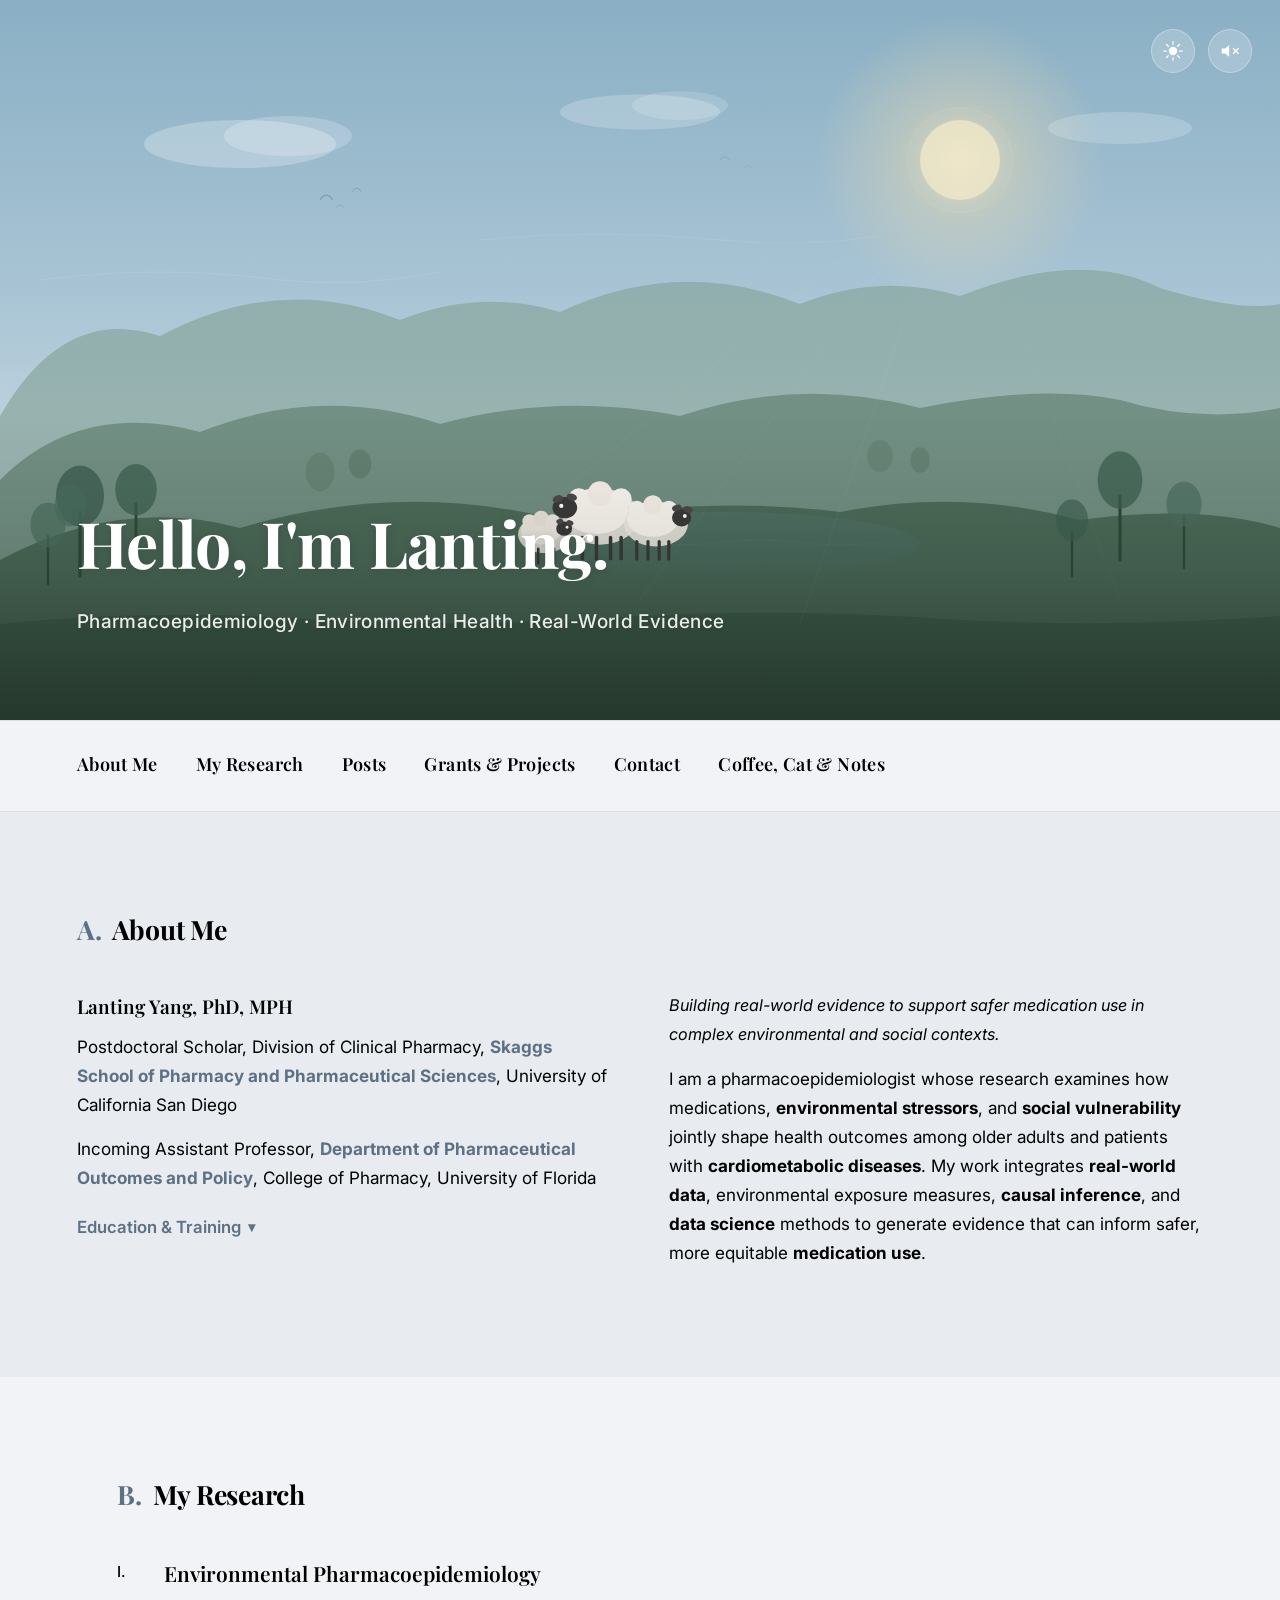
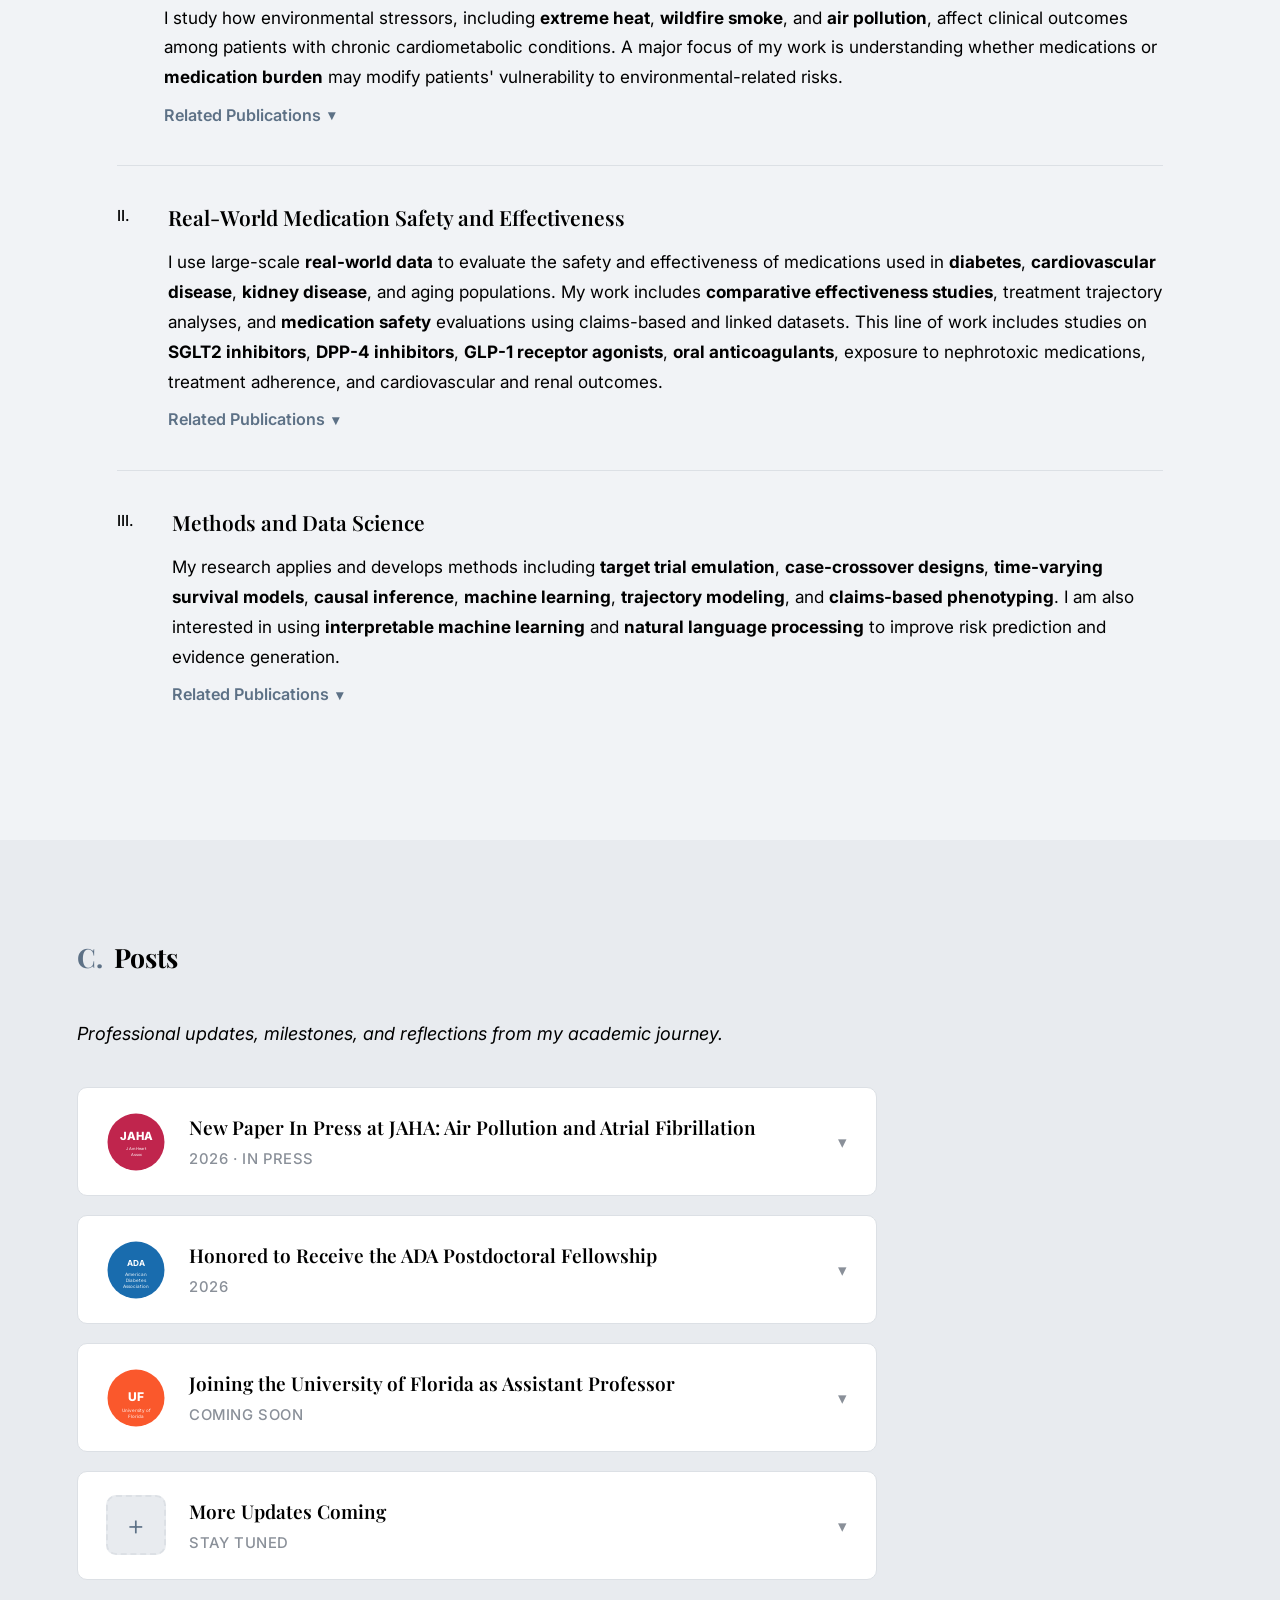
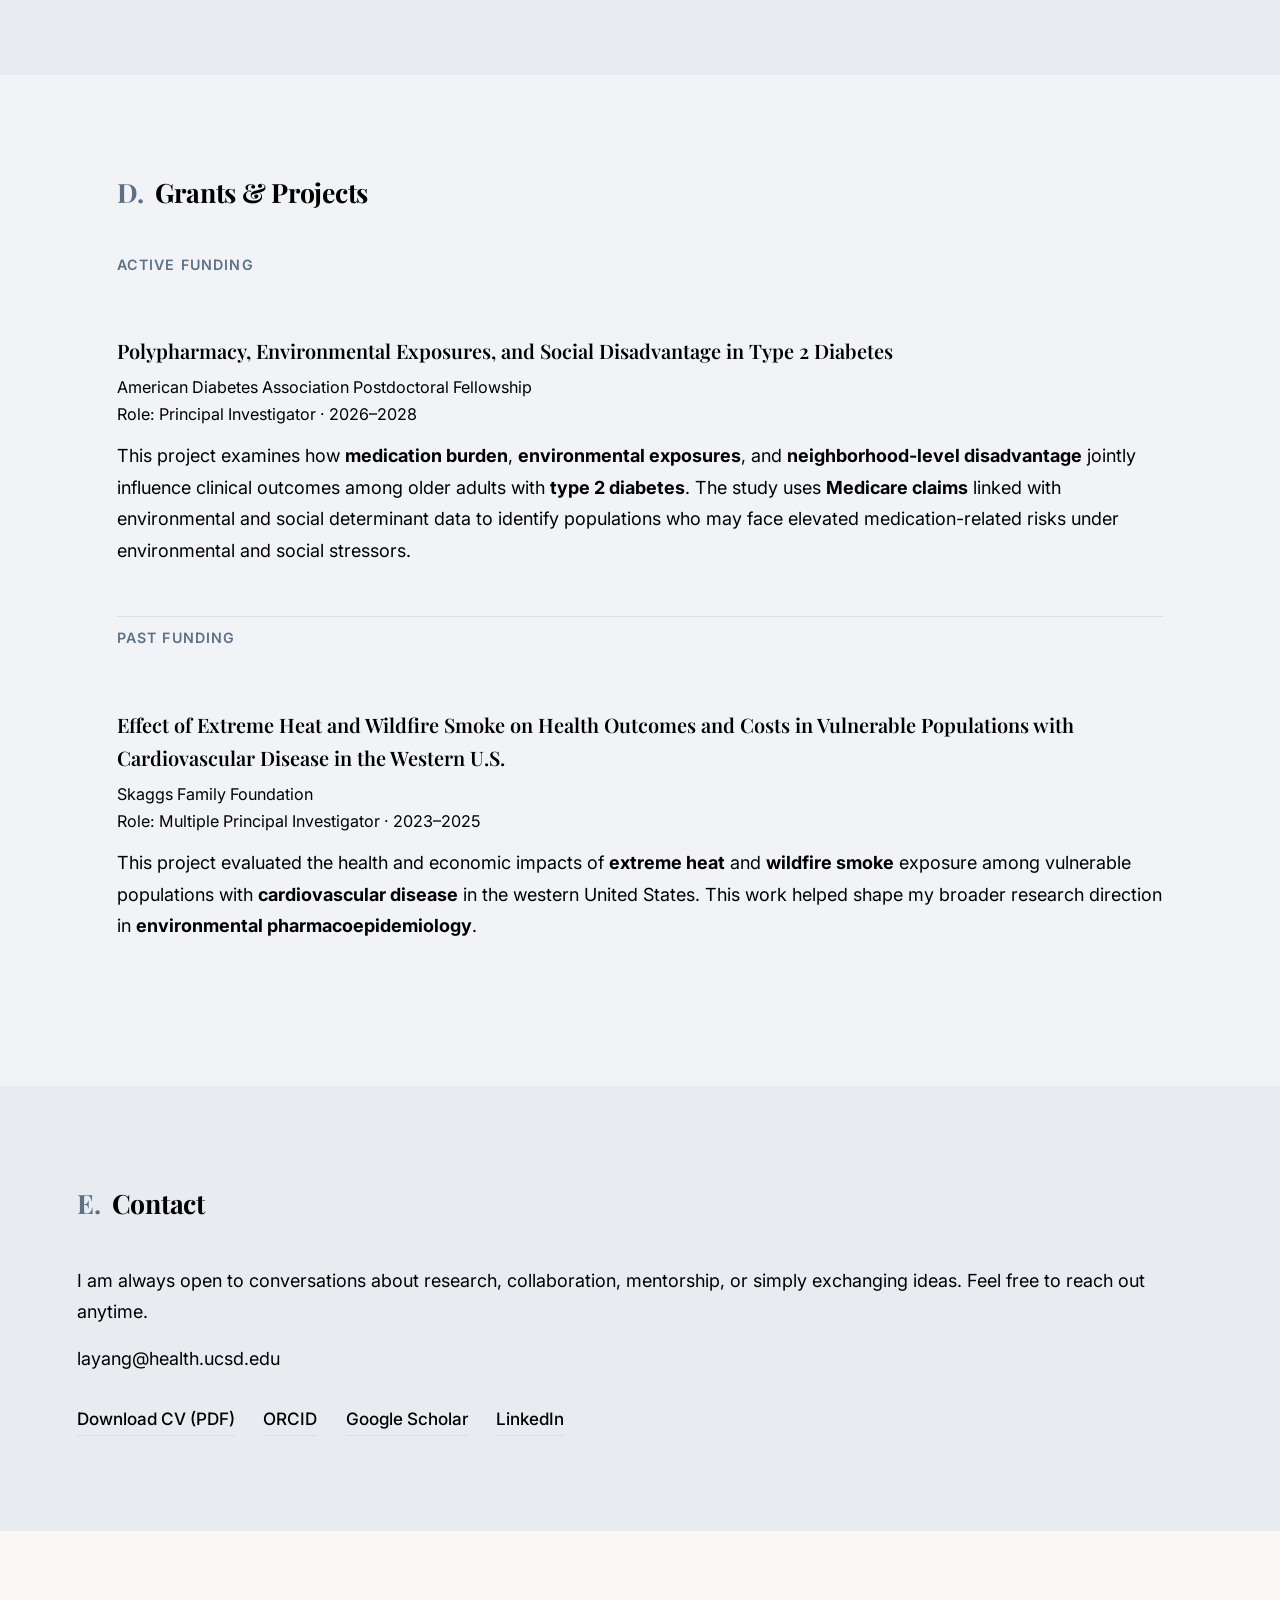
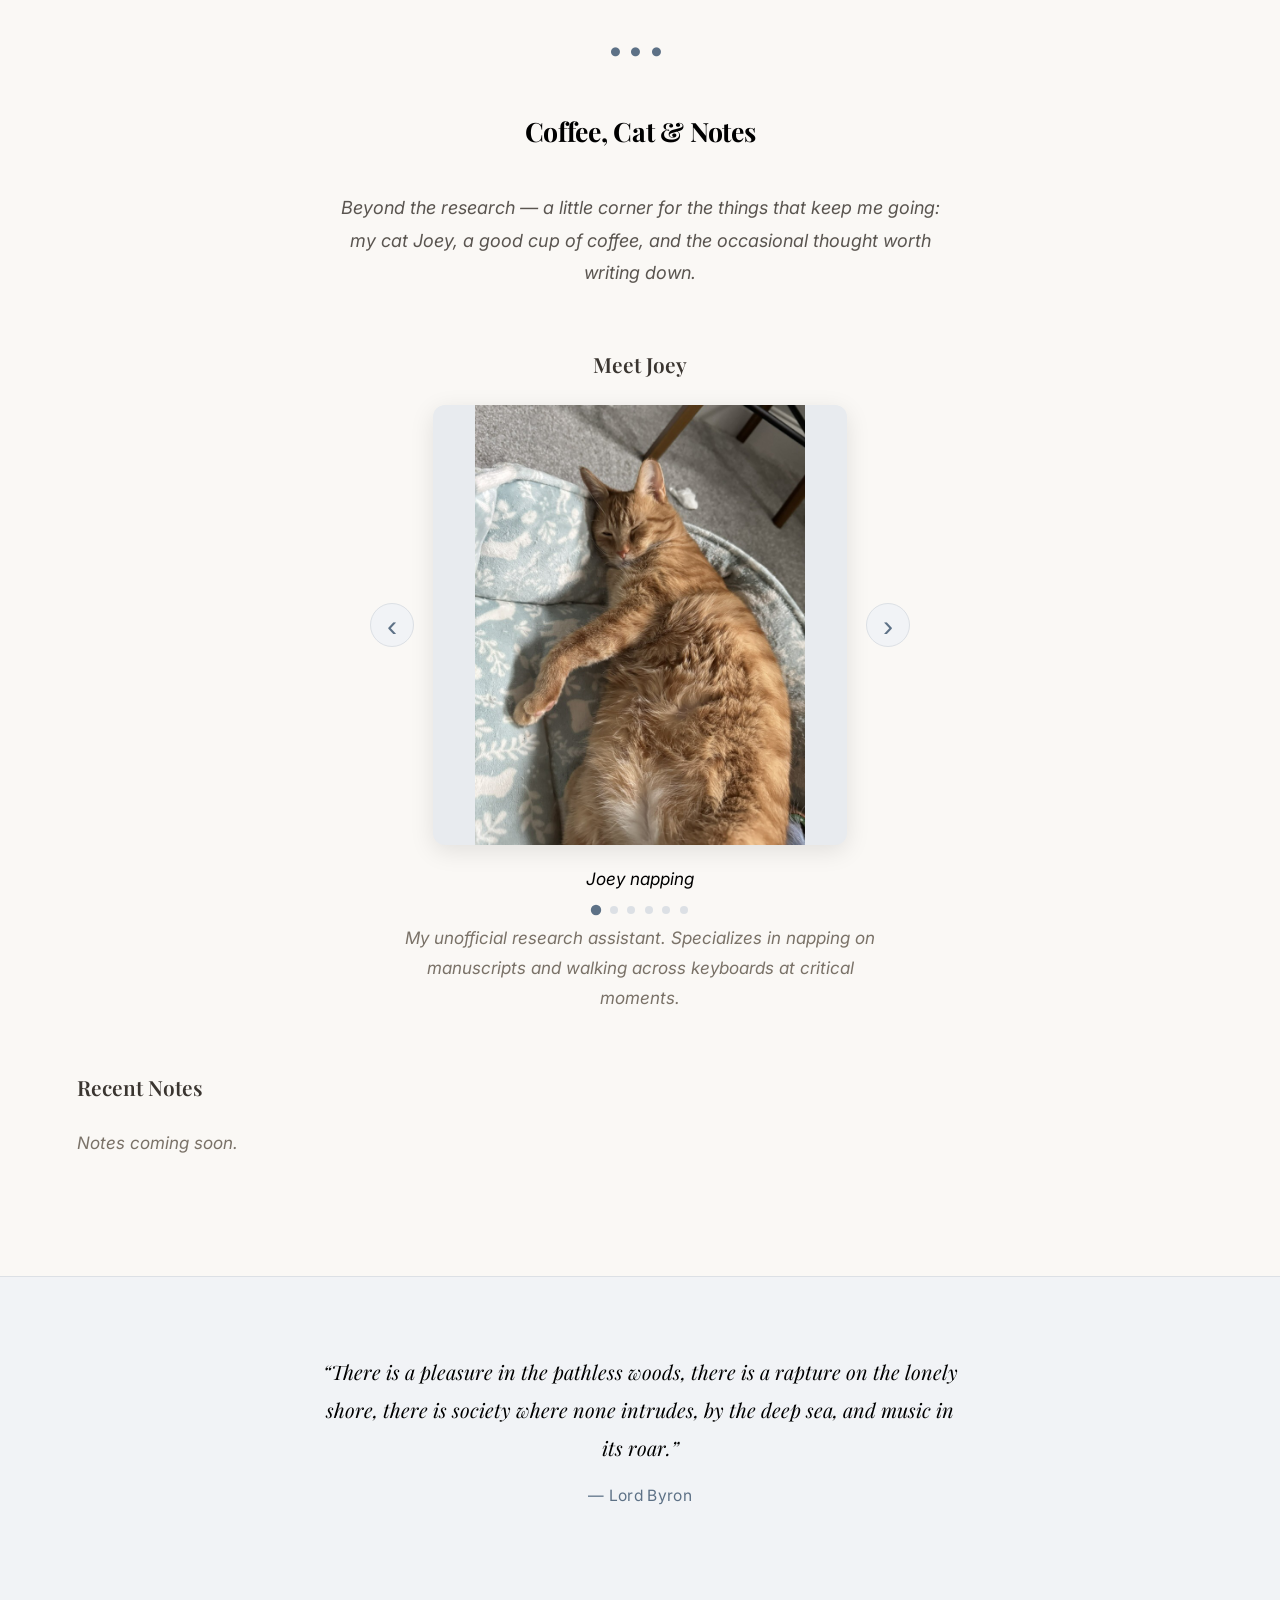
==== commit d7f6804b: "Add publications with abstracts, Joey carousel, CV, SEO, accessibility, and sound-off default - Fill" ====
--- a/index.html
+++ b/index.html
@@ -3,13 +3,58 @@
 <head>
   <meta charset="UTF-8">
   <meta name="viewport" content="width=device-width, initial-scale=1.0">
-  <title>Lanting Yang</title>
-  <meta name="description" content="Pharmacoepidemiologist building real-world evidence for safer medication use in complex environmental and social contexts.">
+  <title>Lanting Yang, PhD, MPH &mdash; Pharmacoepidemiology &amp; Environmental Health</title>
+  <meta name="description" content="Lanting Yang, PhD, MPH — pharmacoepidemiologist building real-world evidence for safer medication use in complex environmental and social contexts.">
+  <meta name="author" content="Lanting Yang">
+  <link rel="canonical" href="https://lantingy.github.io/">
+
+  <!-- Open Graph / social sharing -->
+  <meta property="og:type" content="website">
+  <meta property="og:title" content="Lanting Yang, PhD, MPH — Pharmacoepidemiology & Environmental Health">
+  <meta property="og:description" content="Building real-world evidence for safer medication use in complex environmental and social contexts.">
+  <meta property="og:url" content="https://lantingy.github.io/">
+  <meta property="og:image" content="https://lantingy.github.io/images/og-image.png">
+  <meta property="og:image:width" content="1200">
+  <meta property="og:image:height" content="630">
+  <meta name="twitter:card" content="summary_large_image">
+  <meta name="twitter:title" content="Lanting Yang, PhD, MPH — Pharmacoepidemiology & Environmental Health">
+  <meta name="twitter:description" content="Building real-world evidence for safer medication use in complex environmental and social contexts.">
+  <meta name="twitter:image" content="https://lantingy.github.io/images/og-image.png">
+
   <link rel="preconnect" href="https://fonts.googleapis.com">
   <link rel="preconnect" href="https://fonts.gstatic.com" crossorigin>
   <link href="https://fonts.googleapis.com/css2?family=Inter:wght@400;500;600;700;800&family=Playfair+Display:wght@400;500;600;700;800&display=swap" rel="stylesheet">
-  <link rel="icon" href="data:image/svg+xml,<svg xmlns='http://www.w3.org/2000/svg' viewBox='0 0 100 100'><text y='.9em' font-size='90'>🌿</text></svg>">
+  <link rel="icon" type="image/svg+xml" href="images/favicon.svg">
   <link rel="stylesheet" href="style.css">
+
+  <script type="application/ld+json">
+  {
+    "@context": "https://schema.org",
+    "@type": "Person",
+    "name": "Lanting Yang",
+    "givenName": "Lanting",
+    "familyName": "Yang",
+    "honorificSuffix": "PhD, MPH",
+    "url": "https://lantingy.github.io/",
+    "image": "https://lantingy.github.io/images/og-image.png",
+    "email": "layang@health.ucsd.edu",
+    "jobTitle": "Postdoctoral Scholar",
+    "worksFor": {
+      "@type": "Organization",
+      "name": "Skaggs School of Pharmacy and Pharmaceutical Sciences, University of California San Diego"
+    },
+    "alumniOf": [
+      { "@type": "CollegeOrUniversity", "name": "University of Pittsburgh" },
+      { "@type": "CollegeOrUniversity", "name": "Harbin Medical University" }
+    ],
+    "knowsAbout": ["Pharmacoepidemiology", "Environmental Health", "Real-World Evidence", "Causal Inference", "Pharmacy", "Data Science"],
+    "sameAs": [
+      "https://orcid.org/0000-0003-0597-9062",
+      "https://scholar.google.com/citations?user=HPTHeRQAAAAJ&hl=en&oi=ao",
+      "https://www.linkedin.com/in/lanting-yang/"
+    ]
+  }
+  </script>
 </head>
 <body class="loading">
 
@@ -178,13 +223,13 @@
           <path d="M21 12.79A9 9 0 1111.21 3 7 7 0 0021 12.79z" fill="currentColor"/>
         </svg>
       </button>
-      <button class="sound-toggle playing" id="soundToggle" aria-label="Toggle ambient sound">
-        <svg id="soundIconOn" class="sound-svg" viewBox="0 0 24 24" fill="none" xmlns="http://www.w3.org/2000/svg">
+      <button class="sound-toggle" id="soundToggle" aria-label="Play ambient nature sound">
+        <svg id="soundIconOn" class="sound-svg" viewBox="0 0 24 24" fill="none" xmlns="http://www.w3.org/2000/svg" style="display:none">
           <path d="M11 5L6 9H2v6h4l5 4V5z" fill="currentColor"/>
           <path d="M15.54 8.46a5 5 0 010 7.07" stroke="currentColor" stroke-width="1.5" stroke-linecap="round"/>
           <path d="M18.07 5.93a9 9 0 010 12.73" stroke="currentColor" stroke-width="1.5" stroke-linecap="round"/>
         </svg>
-        <svg id="soundIconOff" class="sound-svg" viewBox="0 0 24 24" fill="none" xmlns="http://www.w3.org/2000/svg" style="display:none">
+        <svg id="soundIconOff" class="sound-svg" viewBox="0 0 24 24" fill="none" xmlns="http://www.w3.org/2000/svg">
           <path d="M11 5L6 9H2v6h4l5 4V5z" fill="currentColor"/>
           <line x1="16" y1="9" x2="22" y2="15" stroke="currentColor" stroke-width="1.5" stroke-linecap="round"/>
           <line x1="22" y1="9" x2="16" y2="15" stroke="currentColor" stroke-width="1.5" stroke-linecap="round"/>
@@ -247,13 +292,25 @@
             <p>I study how environmental stressors, including <strong>extreme heat</strong>, <strong>wildfire smoke</strong>, and <strong>air pollution</strong>, affect clinical outcomes among patients with chronic cardiometabolic conditions. A major focus of my work is understanding whether medications or <strong>medication burden</strong> may modify patients' vulnerability to environmental-related risks.</p>
             <span class="pub-toggle" onclick="document.getElementById('pubs-env').classList.toggle('show')">Related Publications <span class="pub-arrow">&#9662;</span></span>
             <div class="pub-panel" id="pubs-env">
-              <div class="pub-item">
-                <span class="pub-abbr">Paper Title Placeholder</span>
-                <a href="#" class="pub-doi">DOI &rarr;</a>
+              <div class="pub-item" onclick="this.classList.toggle('open')">
+                <div class="pub-item-head">
+                  <span class="pub-abbr">Case-Crossover Analysis of Short-Term Particulate Matter and Health Outcomes in Patients with Atrial Fibrillation <span class="pub-jrnl">&mdash; JAHA, 2026</span></span>
+                  <span class="pub-doi">In press</span>
+                  <span class="pub-caret">&#9662;</span>
+                </div>
+                <div class="pub-abstract">
+                  <p><em>Abstract to follow upon publication.</em> This study uses a case-crossover design to examine the association between short-term exposure to ambient <span class="kw">particulate matter</span> and acute health outcomes among patients with <span class="kw">atrial fibrillation</span>, evaluating <span class="kw">air pollution</span> as a modifiable environmental risk factor for hospitalization in this population.</p>
+                </div>
               </div>
-              <div class="pub-item">
-                <span class="pub-abbr">Paper Title Placeholder</span>
-                <a href="#" class="pub-doi">DOI &rarr;</a>
+              <div class="pub-item" onclick="this.classList.toggle('open')">
+                <div class="pub-item-head">
+                  <span class="pub-abbr">Risk of Hospitalization in Patients with Heart Failure Exposed to Extreme Heat and Poor Air Quality in the Western United States <span class="pub-jrnl">&mdash; Circulation, 2025 (AHA Scientific Sessions)</span></span>
+                  <a href="https://doi.org/10.1161/circ.152.suppl_3.4364346" target="_blank" rel="noopener" class="pub-doi" onclick="event.stopPropagation()">DOI &rarr;</a>
+                  <span class="pub-caret">&#9662;</span>
+                </div>
+                <div class="pub-abstract">
+                  <p><em>Conference abstract (American Heart Association Scientific Sessions 2025).</em> This study examined the risk of hospitalization among patients with <span class="kw">heart failure</span> exposed to <span class="kw">extreme heat</span> and <span class="kw">poor air quality</span> across the western United States, characterizing how environmental stressors relate to acute cardiovascular outcomes in a vulnerable population.</p>
+                </div>
               </div>
             </div>
           </div>
@@ -265,13 +322,43 @@
             <p>I use large-scale <strong>real-world data</strong> to evaluate the safety and effectiveness of medications used in <strong>diabetes</strong>, <strong>cardiovascular disease</strong>, <strong>kidney disease</strong>, and aging populations. My work includes <strong>comparative effectiveness studies</strong>, treatment trajectory analyses, and <strong>medication safety</strong> evaluations using claims-based and linked datasets. This line of work includes studies on <strong>SGLT2 inhibitors</strong>, <strong>DPP-4 inhibitors</strong>, <strong>GLP-1 receptor agonists</strong>, <strong>oral anticoagulants</strong>, exposure to nephrotoxic medications, treatment adherence, and cardiovascular and renal outcomes.</p>
             <span class="pub-toggle" onclick="document.getElementById('pubs-rwe').classList.toggle('show')">Related Publications <span class="pub-arrow">&#9662;</span></span>
             <div class="pub-panel" id="pubs-rwe">
-              <div class="pub-item">
-                <span class="pub-abbr">Paper Title Placeholder</span>
-                <a href="#" class="pub-doi">DOI &rarr;</a>
+              <div class="pub-item" onclick="this.classList.toggle('open')">
+                <div class="pub-item-head">
+                  <span class="pub-abbr">Use of Potentially Nephrotoxic Drugs in Type 2 Diabetes Patients on SGLT2i: A Trajectories Analysis <span class="pub-jrnl">&mdash; Pharmacoepidemiol Drug Saf, 2025</span></span>
+                  <a href="https://doi.org/10.1002/pds.70098" target="_blank" rel="noopener" class="pub-doi" onclick="event.stopPropagation()">DOI &rarr;</a>
+                  <span class="pub-caret">&#9662;</span>
+                </div>
+                <div class="pub-abstract">
+                  <p><strong>Purpose:</strong> To characterize trajectories of <span class="kw">nephrotoxic potential (NxP)</span> drug use among older adults with <span class="kw">type 2 diabetes (T2D)</span> treated with <span class="kw">SGLT2 inhibitors</span> and identify associated patient characteristics.</p>
+                  <p><strong>Methods:</strong> Using 2012&ndash;2019 Medicare data, we selected patients with T2D who filled at least one SGLT2i prescription and quantified the number of NxP drugs used each month over the first 12 months. A <span class="kw">group-based trajectory model</span> identified groups with similar use patterns, and multinomial logistic regression examined associations between patient characteristics and group membership.</p>
+                  <p><strong>Results:</strong> Among 8,811 beneficiaries (mean age 67.5), we identified three trajectories: no (24%), low (54%), and high (22%) use of NxP drugs. Age, gender, low-income subsidy eligibility, and clinical characteristics were associated with group membership.</p>
+                  <p><strong>Conclusions:</strong> Three distinct trajectory groups emerged, with a substantial proportion showing low NxP drug use. Both social and clinical factors were associated with NxP drug use.</p>
+                </div>
               </div>
-              <div class="pub-item">
-                <span class="pub-abbr">Paper Title Placeholder</span>
-                <a href="#" class="pub-doi">DOI &rarr;</a>
+              <div class="pub-item" onclick="this.classList.toggle('open')">
+                <div class="pub-item-head">
+                  <span class="pub-abbr">COVID-19 Diagnosis, Oral Anticoagulation, and Stroke Risk in Patients with Atrial Fibrillation <span class="pub-jrnl">&mdash; Am J Cardiovasc Drugs, 2024</span></span>
+                  <a href="https://doi.org/10.1007/s40256-024-00671-3" target="_blank" rel="noopener" class="pub-doi" onclick="event.stopPropagation()">DOI &rarr;</a>
+                  <span class="pub-caret">&#9662;</span>
+                </div>
+                <div class="pub-abstract">
+                  <p><strong>Background:</strong> <span class="kw">COVID-19</span> has been associated with increased stroke risk. It remained unclear whether this risk differed by <span class="kw">oral anticoagulation (OAC)</span> use among patients with <span class="kw">atrial fibrillation</span>.</p>
+                  <p><strong>Methods:</strong> Using insurance claims data from individuals with established atrial fibrillation, we used Cox proportional hazard models to assess relationships between anticoagulant use, COVID-19 diagnosis setting, and <span class="kw">ischemic stroke</span>.</p>
+                  <p><strong>Results:</strong> Among 561,758 participants (mean age 77), anticoagulation reduced stroke risk (HR 0.85), while COVID-19 elevated it substantially (HR 2.11), with the greatest elevation among hospitalized cases (HR 3.95). There was no significant interaction between OAC use and COVID-19 diagnosis (p = 0.96).</p>
+                  <p><strong>Conclusion:</strong> The increase in COVID-19&ndash;associated stroke risk was independent of whether patients received oral anticoagulation therapy.</p>
+                </div>
+              </div>
+              <div class="pub-item" onclick="this.classList.toggle('open')">
+                <div class="pub-item-head">
+                  <span class="pub-abbr">Real-World Comparison of the Effectiveness and Safety of Apixaban, Dabigatran, Rivaroxaban, and Warfarin in Medicare Beneficiaries with Atrial Fibrillation <span class="pub-jrnl">&mdash; Am J Cardiol, 2020</span></span>
+                  <a href="https://doi.org/10.1016/j.amjcard.2020.03.034" target="_blank" rel="noopener" class="pub-doi" onclick="event.stopPropagation()">DOI &rarr;</a>
+                  <span class="pub-caret">&#9662;</span>
+                </div>
+                <div class="pub-abstract">
+                  <p>It remained unknown whether the comparative effectiveness of <span class="kw">direct oral anticoagulants (DOACs)</span> and <span class="kw">warfarin</span> differs between <span class="kw">atrial fibrillation</span> patients with and without a history of <span class="kw">stroke or transient ischemic attack (TIA)</span>. Using 2012&ndash;2014 Medicare claims, we identified patients newly diagnosed with AF who initiated apixaban, dabigatran, rivaroxaban, or warfarin, and constructed Cox proportional hazard models with treatment-by-history interaction terms.</p>
+                  <p>DOACs were generally more effective than warfarin in stroke prevention, but with important subgroup differences. The superiority of dabigatran over warfarin was more pronounced in patients with a history of stroke or TIA (HR 0.64) than without (HR 0.94; p for interaction = 0.034). Among patients with prior stroke or TIA, risk was lower with dabigatran (HR 0.64) and rivaroxaban (HR 0.70) than with apixaban.</p>
+                  <p>In conclusion, the comparative effectiveness of DOACs differs substantially by history of stroke or TIA; in particular, apixaban appeared less effective in patients with a prior stroke or TIA.</p>
+                </div>
               </div>
             </div>
           </div>
@@ -283,13 +370,44 @@
             <p>My research applies and develops methods including <strong>target trial emulation</strong>, <strong>case-crossover designs</strong>, <strong>time-varying survival models</strong>, <strong>causal inference</strong>, <strong>machine learning</strong>, <strong>trajectory modeling</strong>, and <strong>claims-based phenotyping</strong>. I am also interested in using <strong>interpretable machine learning</strong> and <strong>natural language processing</strong> to improve risk prediction and evidence generation.</p>
             <span class="pub-toggle" onclick="document.getElementById('pubs-methods').classList.toggle('show')">Related Publications <span class="pub-arrow">&#9662;</span></span>
             <div class="pub-panel" id="pubs-methods">
-              <div class="pub-item">
-                <span class="pub-abbr">Paper Title Placeholder</span>
-                <a href="#" class="pub-doi">DOI &rarr;</a>
+              <div class="pub-item" onclick="this.classList.toggle('open')">
+                <div class="pub-item-head">
+                  <span class="pub-abbr">Identifying Patients at Risk of Acute Kidney Injury Among Medicare Beneficiaries with Type 2 Diabetes Initiating SGLT2 Inhibitors: A Machine Learning Approach <span class="pub-jrnl">&mdash; Front Pharmacol, 2022</span></span>
+                  <a href="https://doi.org/10.3389/fphar.2022.834743" target="_blank" rel="noopener" class="pub-doi" onclick="event.stopPropagation()">DOI &rarr;</a>
+                  <span class="pub-caret">&#9662;</span>
+                </div>
+                <div class="pub-abstract">
+                  <p><strong>Introduction:</strong> To predict <span class="kw">acute kidney injury (AKI)</span> risk in patients with <span class="kw">type 2 diabetes (T2D)</span> prescribed <span class="kw">SGLT2 inhibitors</span>.</p>
+                  <p><strong>Methods:</strong> Using a 5% random sample of Medicare claims, we identified 17,694 patients who filled SGLT2i prescriptions in 2013&ndash;2016, split equally into training and testing sets, and measured 65 candidate predictors from the prior year. We applied <span class="kw">random forests (RF)</span>, <span class="kw">elastic net</span>, and <span class="kw">LASSO</span> for risk prediction.</p>
+                  <p><strong>Results:</strong> The AKI incidence rate was 1.1% over a median 1.5-year follow-up. RF produced the best prediction (C-statistic = 0.72). Among the top 10% by risk score, the actual AKI rate was 3.7%. Use of loop diuretics had the strongest association with AKI (adjusted OR 3.72).</p>
+                  <p><strong>Discussion:</strong> The machine learning model efficiently identified Medicare beneficiaries with T2D at risk of AKI during SGLT2i treatment.</p>
+                </div>
               </div>
-              <div class="pub-item">
-                <span class="pub-abbr">Paper Title Placeholder</span>
-                <a href="#" class="pub-doi">DOI &rarr;</a>
+              <div class="pub-item" onclick="this.classList.toggle('open')">
+                <div class="pub-item-head">
+                  <span class="pub-abbr">Using Machine Learning to Identify Diabetes Patients with Canagliflozin Prescriptions at High Risk of Lower Extremity Amputation Using Real-World Data <span class="pub-jrnl">&mdash; Pharmacoepidemiol Drug Saf, 2021</span></span>
+                  <a href="https://doi.org/10.1002/pds.5206" target="_blank" rel="noopener" class="pub-doi" onclick="event.stopPropagation()">DOI &rarr;</a>
+                  <span class="pub-caret">&#9662;</span>
+                </div>
+                <div class="pub-abstract">
+                  <p><strong>Aims:</strong> Canagliflozin has been increasingly used in diabetes for its cardiovascular and renal benefits, but trials documented an increased risk of <span class="kw">lower extremity amputation (LEA)</span>. We applied <span class="kw">machine learning</span> to predict LEA among diabetes patients treated with <span class="kw">canagliflozin</span>.</p>
+                  <p><strong>Methods:</strong> Using a 5% random sample of Medicare beneficiaries, we identified 13,904 patients initiating canagliflozin (April 2013&ndash;December 2016), split equally into training and testing sets, identified 41 candidate predictors, and applied elastic net, LASSO, gradient boosting, and random forests.</p>
+                  <p><strong>Results:</strong> The LEA incidence rate was 0.57% over a median 1.5-year follow-up. LASSO produced the best prediction (C-statistic 0.81). Among the top 5% by risk score, the actual LEA rate was 3.74%. History of LEA (adjusted OR 33.6) and loop diuretic use (adjusted OR 3.6) had the strongest associations.</p>
+                  <p><strong>Conclusions:</strong> The machine learning model efficiently predicted LEA risk and may support optimized treatment decisions for diabetes patients.</p>
+                </div>
+              </div>
+              <div class="pub-item" onclick="this.classList.toggle('open')">
+                <div class="pub-item-head">
+                  <span class="pub-abbr">Individual and Social Determinants of Adherence to SGLT2 Inhibitor Therapy: A Trajectory Analysis <span class="pub-jrnl">&mdash; J Manag Care Spec Pharm, 2023</span></span>
+                  <a href="https://doi.org/10.18553/jmcp.2023.29.11.1242" target="_blank" rel="noopener" class="pub-doi" onclick="event.stopPropagation()">DOI &rarr;</a>
+                  <span class="pub-caret">&#9662;</span>
+                </div>
+                <div class="pub-abstract">
+                  <p><strong>Objective:</strong> To identify distinct <span class="kw">adherence trajectories</span> to SGLT2 inhibitors among patients with <span class="kw">type 2 diabetes (T2D)</span> and examine patient characteristics and <span class="kw">social determinants of health (SDOH)</span> linked to adherence.</p>
+                  <p><strong>Methods:</strong> This retrospective cohort study used 2012&ndash;2016 Medicare claims to identify T2D patients initiating SGLT2i. <span class="kw">Group-based trajectory models</span> categorized adherence patterns, and <span class="kw">multinomial logistic regression</span> examined associations with patient characteristics.</p>
+                  <p><strong>Results:</strong> Among 6,719 patients, four trajectories emerged: continuously adherent (49.6%), early discontinuers (27.5%), late discontinuers (14.5%), and intermediately adherent (8.4%). Neighborhoods with higher unemployment, lower income, lower educational attainment, and worse health infrastructure showed reduced adherence.</p>
+                  <p><strong>Conclusions:</strong> Only half of patients remained continuously adherent during the first year, and several contextual SDOHs were associated with suboptimal adherence.</p>
+                </div>
               </div>
             </div>
           </div>
@@ -302,6 +420,30 @@
     <h2><span class="heading-counter">C.</span> Posts</h2>
     <p class="posts-intro">Professional updates, milestones, and reflections from my academic journey.</p>
     <div class="posts-grid">
+
+      <div class="post-card-v2" onclick="this.classList.toggle('expanded')">
+        <div class="post-card-preview">
+          <div class="post-card-logo">
+            <svg viewBox="0 0 80 80" xmlns="http://www.w3.org/2000/svg" aria-label="JAHA logo">
+              <circle cx="40" cy="40" r="38" fill="#bb133e" opacity="0.92"/>
+              <text x="40" y="37" text-anchor="middle" font-family="Inter, sans-serif" font-size="15" font-weight="800" fill="#ffffff">JAHA</text>
+              <text x="40" y="51" text-anchor="middle" font-family="Inter, sans-serif" font-size="5.2" font-weight="500" fill="rgba(255,255,255,0.85)">J Am Heart</text>
+              <text x="40" y="59" text-anchor="middle" font-family="Inter, sans-serif" font-size="5.2" font-weight="500" fill="rgba(255,255,255,0.85)">Assoc</text>
+            </svg>
+          </div>
+          <div class="post-card-info">
+            <h3>New Paper In Press at JAHA: Air Pollution and Atrial Fibrillation</h3>
+            <div class="post-card-date">2026 &middot; In Press</div>
+          </div>
+          <span class="post-card-arrow">&#9662;</span>
+        </div>
+        <div class="post-card-detail">
+          <p>A paper I have been working on for a while just got accepted at the <strong>Journal of the American Heart Association</strong>, so it is officially in press now.</p>
+          <p>The short version: we looked at whether spikes in <strong>air pollution</strong> &mdash; specifically fine <strong>particulate matter</strong> &mdash; line up with bad days for people living with <strong>atrial fibrillation</strong>. We used a case-crossover design, which basically compares each person to themselves on days they were exposed versus days they were not, so everyone acts as their own control.</p>
+          <p>It is the kind of question that sits right at the intersection I keep coming back to: the air we breathe, the medications we take, and the hearts that have to deal with both.</p>
+          <p>The full results (and a DOI) will land here once it is published. More to come.</p>
+        </div>
+      </div>
 
       <div class="post-card-v2" onclick="this.classList.toggle('expanded')">
         <div class="post-card-preview">
@@ -400,6 +542,8 @@
     <div class="contact-block">
       <p><a href="mailto:layang@health.ucsd.edu">layang@health.ucsd.edu</a></p>
       <div class="contact-links">
+        <a href="Lanting-Yang-CV.pdf" target="_blank" rel="noopener">Download CV (PDF)</a>
+        <a href="https://orcid.org/0000-0003-0597-9062" target="_blank" rel="noopener">ORCID</a>
         <a href="https://scholar.google.com/citations?user=HPTHeRQAAAAJ&hl=en&oi=ao" target="_blank" rel="noopener">Google Scholar</a>
         <a href="https://www.linkedin.com/in/lanting-yang/" target="_blank" rel="noopener">LinkedIn</a>
       </div>
@@ -415,56 +559,56 @@
 
     <div class="coffee-feature">
       <h3 class="coffee-label">Meet Joey</h3>
-      <div class="joey-gallery">
-        <div class="joey-photo placeholder-photo">
-          <span>Joey napping</span>
-        </div>
-        <div class="joey-photo placeholder-photo">
-          <span>Joey supervising research</span>
-        </div>
-        <div class="joey-photo placeholder-photo">
-          <span>Joey being Joey</span>
-        </div>
-      </div>
+      <div class="joey-carousel">
+        <button class="joey-arrow joey-arrow-prev" id="joeyPrev" aria-label="Previous photo">&#8249;</button>
+        <div class="joey-frame" id="joeyFrame">
+          <img id="joeyCurrent" src="" alt="">
+        </div>
+        <button class="joey-arrow joey-arrow-next" id="joeyNext" aria-label="Next photo">&#8250;</button>
+      </div>
+      <p class="joey-live-caption" id="joeyLiveCaption"></p>
+      <div class="joey-dots" id="joeyDots"></div>
       <p class="joey-caption">My unofficial research assistant. Specializes in napping on manuscripts and walking across keyboards at critical moments.</p>
     </div>
 
     <h3 class="coffee-label">Recent Notes</h3>
+    <p class="notes-empty">Notes coming soon.</p>
     <div class="blog-grid">
+
+      <!-- ===========================================================
+           HOW TO ADD A NOTE:
+           1. Copy the <article> template below and paste it inside
+              this <div class="blog-grid"> (above this comment is fine).
+           2. Edit the date, title, and preview text.
+           3. (Optional photo) drop an image in images/ and replace
+              the <div class="blog-card-img ...">...</div> line with:
+                <div class="blog-card-img">
+                  <img src="images/my-note.jpg" alt="">
+                </div>
+           4. (Optional link) wrap the <article> contents in an <a> or
+              add onclick to open a full note / external page.
+           5. Delete the "Notes coming soon." line above once you add one.
+
       <article class="blog-card">
         <div class="blog-card-img placeholder-photo"><span>Photo</span></div>
         <div class="blog-card-body">
-          <div class="blog-date">Coming soon</div>
-          <h4>Morning Rituals &amp; Writing Routines</h4>
-          <p>On the small habits that make a big difference in academic life...</p>
+          <div class="blog-date">June 2026</div>
+          <h4>Your note title here</h4>
+          <p>A one or two line preview of what the note is about...</p>
         </div>
       </article>
-      <article class="blog-card">
-        <div class="blog-card-img placeholder-photo"><span>Photo</span></div>
-        <div class="blog-card-body">
-          <div class="blog-date">Coming soon</div>
-          <h4>Life with Joey: Lessons from a Cat</h4>
-          <p>What my cat has taught me about patience, rest, and knowing when to pounce...</p>
-        </div>
-      </article>
-      <article class="blog-card">
-        <div class="blog-card-img placeholder-photo"><span>Photo</span></div>
-        <div class="blog-card-body">
-          <div class="blog-date">Coming soon</div>
-          <h4>Favorite Coffee Spots</h4>
-          <p>A running list of the best places to think, write, and caffeinate...</p>
-        </div>
-      </article>
-      <article class="blog-card">
-        <div class="blog-card-img placeholder-photo"><span>Photo</span></div>
-        <div class="blog-card-body">
-          <div class="blog-date">Coming soon</div>
-          <h4>Moving to Gainesville</h4>
-          <p>Reflections on starting a new chapter at the University of Florida...</p>
-        </div>
-      </article>
+      =========================================================== -->
+
     </div>
   </section>
+
+  <div class="lightbox" id="lightbox" aria-hidden="true">
+    <button class="lightbox-close" id="lightboxClose" aria-label="Close">&times;</button>
+    <button class="lightbox-nav lightbox-prev" id="lightboxPrev" aria-label="Previous photo">&#8249;</button>
+    <img class="lightbox-img" id="lightboxImg" src="" alt="">
+    <button class="lightbox-nav lightbox-next" id="lightboxNext" aria-label="Next photo">&#8250;</button>
+    <div class="lightbox-caption" id="lightboxCaption"></div>
+  </div>
 
   <button class="scroll-top" id="scrollTop" aria-label="Scroll to top">
     <svg viewBox="0 0 24 24" fill="none" xmlns="http://www.w3.org/2000/svg" width="20" height="20">
@@ -828,23 +972,8 @@
       soundIconOff.style.display = '';
     }
 
-    // Auto-play on first non-button user interaction
-    let autoStarted = false;
-    function autoStartSound(e) {
-      if (autoStarted) return;
-      if (soundToggle.contains(e.target)) return;
-      autoStarted = true;
-      startSound();
-      document.removeEventListener('click', autoStartSound);
-      document.removeEventListener('scroll', autoStartSound);
-    }
-    document.addEventListener('click', autoStartSound);
-    document.addEventListener('scroll', autoStartSound);
-
+    // Ambient sound is opt-in: it only plays when the user clicks the speaker.
     soundToggle.addEventListener('click', () => {
-      autoStarted = true;
-      document.removeEventListener('click', autoStartSound);
-      document.removeEventListener('scroll', autoStartSound);
       if (soundPlaying) {
         stopSound();
       } else {
@@ -852,10 +981,23 @@
       }
     });
 
-    // Hero SVG parallax on mouse move
+    // Keyboard accessibility for click-to-toggle elements
+    document.querySelectorAll('.pub-item, .pub-toggle, .post-card-v2, .training-link, .joey-frame').forEach(el => {
+      if (!el.hasAttribute('tabindex')) el.setAttribute('tabindex', '0');
+      if (!el.hasAttribute('role')) el.setAttribute('role', 'button');
+      el.addEventListener('keydown', (e) => {
+        if (e.key === 'Enter' || e.key === ' ') {
+          e.preventDefault();
+          el.click();
+        }
+      });
+    });
+
+    // Hero SVG parallax on mouse move (skipped when reduced motion is preferred)
+    const prefersReducedMotion = window.matchMedia('(prefers-reduced-motion: reduce)').matches;
     const heroArea = document.querySelector('.header-hero');
     const svg = document.querySelector('.hero-visual');
-    if (heroArea && svg) {
+    if (heroArea && svg && !prefersReducedMotion) {
       heroArea.addEventListener('mousemove', (e) => {
         const rect = heroArea.getBoundingClientRect();
         const x = (e.clientX - rect.left) / rect.width - 0.5;
@@ -889,6 +1031,81 @@
         });
       });
     }
+
+    // Joey photo gallery + lightbox
+    // To add a photo: drop the file in images/ and add a line below.
+    const joeyPhotos = [
+      { src: 'images/joey-1.jpg', caption: 'Joey napping' },
+      { src: 'images/joey-2.jpg', caption: 'Joey supervising research' },
+      { src: 'images/joey-3.jpg', caption: 'Joey attending a meeting' },
+      { src: 'images/joey-4.jpg', caption: 'Joey, off duty' },
+      { src: 'images/joey-5.jpg', caption: 'Joey holding court' },
+      { src: 'images/joey-6.jpg', caption: 'Joey with his toy collection' },
+    ];
+
+    const lightbox = document.getElementById('lightbox');
+    const lightboxImg = document.getElementById('lightboxImg');
+    const lightboxCaption = document.getElementById('lightboxCaption');
+    let currentPhoto = 0;
+
+    // Carousel
+    const joeyCurrent = document.getElementById('joeyCurrent');
+    const joeyLiveCaption = document.getElementById('joeyLiveCaption');
+    const joeyDots = document.getElementById('joeyDots');
+    let galleryIndex = 0;
+
+    function renderGallery(i) {
+      galleryIndex = (i + joeyPhotos.length) % joeyPhotos.length;
+      const p = joeyPhotos[galleryIndex];
+      joeyCurrent.src = p.src;
+      joeyCurrent.alt = p.caption;
+      joeyLiveCaption.textContent = p.caption;
+      Array.from(joeyDots.children).forEach((d, idx) =>
+        d.classList.toggle('active', idx === galleryIndex));
+    }
+
+    if (joeyCurrent) {
+      joeyPhotos.forEach((p, idx) => {
+        const dot = document.createElement('button');
+        dot.className = 'joey-dot';
+        dot.setAttribute('aria-label', 'Go to photo ' + (idx + 1));
+        dot.addEventListener('click', () => renderGallery(idx));
+        joeyDots.appendChild(dot);
+      });
+      document.getElementById('joeyPrev').addEventListener('click', () => renderGallery(galleryIndex - 1));
+      document.getElementById('joeyNext').addEventListener('click', () => renderGallery(galleryIndex + 1));
+      joeyCurrent.addEventListener('click', () => openLightbox(galleryIndex));
+      renderGallery(0);
+    }
+
+    function showPhoto(i) {
+      currentPhoto = (i + joeyPhotos.length) % joeyPhotos.length;
+      lightboxImg.src = joeyPhotos[currentPhoto].src;
+      lightboxImg.alt = joeyPhotos[currentPhoto].caption;
+      lightboxCaption.textContent = joeyPhotos[currentPhoto].caption;
+    }
+    function openLightbox(i) {
+      showPhoto(i);
+      lightbox.classList.add('open');
+      lightbox.setAttribute('aria-hidden', 'false');
+    }
+    function closeLightbox() {
+      lightbox.classList.remove('open');
+      lightbox.setAttribute('aria-hidden', 'true');
+    }
+
+    if (lightbox) {
+      lightbox.addEventListener('click', (e) => { if (e.target === lightbox) closeLightbox(); });
+      document.getElementById('lightboxClose').addEventListener('click', closeLightbox);
+      document.getElementById('lightboxPrev').addEventListener('click', (e) => { e.stopPropagation(); showPhoto(currentPhoto - 1); });
+      document.getElementById('lightboxNext').addEventListener('click', (e) => { e.stopPropagation(); showPhoto(currentPhoto + 1); });
+      document.addEventListener('keydown', (e) => {
+        if (!lightbox.classList.contains('open')) return;
+        if (e.key === 'Escape') closeLightbox();
+        if (e.key === 'ArrowLeft') showPhoto(currentPhoto - 1);
+        if (e.key === 'ArrowRight') showPhoto(currentPhoto + 1);
+      });
+    }
   </script>
 
 </body>
--- a/style.css
+++ b/style.css
@@ -517,7 +517,7 @@
 }
 
 .pub-panel.show {
-  max-height: 500px;
+  max-height: 4000px;
   margin-top: 0.8rem;
 }
 
@@ -528,13 +528,62 @@
 
 .pub-item {
   display: flex;
-  align-items: baseline;
-  justify-content: space-between;
-  gap: 1rem;
+  flex-direction: column;
   padding: 0.6rem 0.8rem;
   background: var(--section-bg);
   border-radius: 6px;
   border-left: 3px solid var(--accent);
+  cursor: pointer;
+}
+
+.pub-item-head {
+  display: flex;
+  align-items: baseline;
+  justify-content: space-between;
+  gap: 0.6rem;
+}
+
+.pub-caret {
+  font-size: 0.7rem;
+  color: var(--accent);
+  flex-shrink: 0;
+  transition: transform 0.3s ease;
+}
+
+.pub-item.open .pub-caret {
+  transform: rotate(180deg);
+}
+
+.pub-abstract {
+  max-height: 0;
+  overflow: hidden;
+  transition: max-height 0.45s ease, margin 0.45s ease;
+}
+
+.pub-item.open .pub-abstract {
+  max-height: 1500px;
+  margin-top: 0.6rem;
+}
+
+.pub-abstract p {
+  font-size: 0.8rem;
+  color: var(--text-light);
+  line-height: 1.65;
+  margin-bottom: 0.5rem;
+}
+
+.pub-abstract p:last-child {
+  margin-bottom: 0;
+}
+
+.pub-abstract strong {
+  color: var(--text);
+  font-weight: 600;
+}
+
+.pub-abstract .kw {
+  color: var(--accent);
+  font-weight: 600;
 }
 
 .pub-abbr {
@@ -543,6 +592,12 @@
   color: var(--text);
   line-height: 1.5;
   flex: 1;
+}
+
+.pub-jrnl {
+  font-weight: 400;
+  font-style: italic;
+  color: var(--text-light);
 }
 
 .pub-doi {
@@ -774,18 +829,173 @@
   margin-bottom: 3rem;
 }
 
-.joey-gallery {
-  display: grid;
-  grid-template-columns: repeat(3, 1fr);
+.joey-carousel {
+  display: flex;
+  align-items: center;
+  justify-content: center;
   gap: 1rem;
-  max-width: 700px;
-  margin: 0 auto 1.2rem;
-}
-
-.joey-photo {
-  border-radius: 10px;
+  max-width: 540px;
+  margin: 0 auto;
+}
+
+.joey-frame {
+  flex: 1;
+  height: 440px;
+  border-radius: 12px;
   overflow: hidden;
-  aspect-ratio: 1;
+  background: var(--section-bg);
+  cursor: zoom-in;
+  box-shadow: 0 6px 24px rgba(0, 0, 0, 0.10);
+}
+
+.joey-frame img {
+  width: 100%;
+  height: 100%;
+  object-fit: contain;
+  display: block;
+  transition: opacity 0.25s ease;
+}
+
+.joey-arrow {
+  flex-shrink: 0;
+  width: 44px;
+  height: 44px;
+  border-radius: 50%;
+  border: 1px solid var(--border);
+  background: var(--bg);
+  color: var(--accent);
+  font-size: 1.6rem;
+  line-height: 1;
+  cursor: pointer;
+  display: flex;
+  align-items: center;
+  justify-content: center;
+  transition: background 0.2s ease, transform 0.15s ease;
+}
+
+.joey-arrow:hover {
+  background: var(--section-bg);
+  transform: scale(1.08);
+}
+
+.joey-live-caption {
+  text-align: center;
+  font-style: italic;
+  color: var(--text-light);
+  font-size: 0.9rem;
+  margin: 1rem auto 0.6rem;
+}
+
+.joey-dots {
+  display: flex;
+  justify-content: center;
+  gap: 0.5rem;
+  margin-bottom: 0.5rem;
+}
+
+.joey-dot {
+  width: 8px;
+  height: 8px;
+  padding: 0;
+  border: none;
+  border-radius: 50%;
+  background: var(--border);
+  cursor: pointer;
+  transition: background 0.2s ease, transform 0.2s ease;
+}
+
+.joey-dot.active {
+  background: var(--accent);
+  transform: scale(1.3);
+}
+
+/* Lightbox */
+.lightbox {
+  position: fixed;
+  inset: 0;
+  background: rgba(0, 0, 0, 0.88);
+  display: flex;
+  align-items: center;
+  justify-content: center;
+  opacity: 0;
+  pointer-events: none;
+  transition: opacity 0.3s ease;
+  z-index: 1000;
+}
+
+.lightbox.open {
+  opacity: 1;
+  pointer-events: auto;
+}
+
+.lightbox-img {
+  max-width: 88vw;
+  max-height: 82vh;
+  object-fit: contain;
+  border-radius: 8px;
+  box-shadow: 0 12px 48px rgba(0, 0, 0, 0.5);
+}
+
+.lightbox-caption {
+  position: absolute;
+  bottom: 4vh;
+  left: 0;
+  right: 0;
+  text-align: center;
+  color: #fff;
+  font-size: 0.95rem;
+  font-style: italic;
+  text-shadow: 0 1px 6px rgba(0, 0, 0, 0.7);
+  pointer-events: none;
+}
+
+.lightbox-close {
+  position: absolute;
+  top: 1.2rem;
+  right: 1.6rem;
+  background: none;
+  border: none;
+  color: #fff;
+  font-size: 2.4rem;
+  line-height: 1;
+  cursor: pointer;
+  opacity: 0.85;
+  transition: opacity 0.2s ease;
+}
+
+.lightbox-close:hover {
+  opacity: 1;
+}
+
+.lightbox-nav {
+  position: absolute;
+  top: 50%;
+  transform: translateY(-50%);
+  width: 48px;
+  height: 48px;
+  border: none;
+  border-radius: 50%;
+  background: rgba(255, 255, 255, 0.12);
+  color: #fff;
+  font-size: 1.8rem;
+  line-height: 1;
+  cursor: pointer;
+  display: flex;
+  align-items: center;
+  justify-content: center;
+  transition: background 0.2s ease;
+}
+
+.lightbox-nav:hover {
+  background: rgba(255, 255, 255, 0.28);
+}
+
+.lightbox-prev {
+  left: 1.2rem;
+}
+
+.lightbox-next {
+  right: 1.2rem;
 }
 
 .placeholder-photo {
@@ -832,9 +1042,28 @@
   box-shadow: 0 6px 20px rgba(0, 0, 0, 0.06);
 }
 
+.notes-empty {
+  font-size: 0.9rem;
+  font-style: italic;
+  color: #7a7268;
+  margin-bottom: 1.2rem;
+}
+
+body.dark-mode .notes-empty {
+  color: var(--text-light);
+}
+
 .blog-card-img {
   height: 140px;
   border-radius: 0;
+  overflow: hidden;
+}
+
+.blog-card-img img {
+  width: 100%;
+  height: 100%;
+  object-fit: cover;
+  display: block;
 }
 
 .blog-card-body {
@@ -1144,6 +1373,37 @@
   transform: translateY(0);
 }
 
+/* Visible keyboard focus for accessibility */
+a:focus-visible,
+button:focus-visible,
+[role="button"]:focus-visible,
+.joey-dot:focus-visible {
+  outline: 2px solid var(--accent);
+  outline-offset: 3px;
+  border-radius: 4px;
+}
+
+/* Respect users who prefer reduced motion */
+@media (prefers-reduced-motion: reduce) {
+  *,
+  *::before,
+  *::after {
+    animation-duration: 0.001ms !important;
+    animation-iteration-count: 1 !important;
+    transition-duration: 0.001ms !important;
+    scroll-behavior: auto !important;
+  }
+
+  html {
+    scroll-behavior: auto;
+  }
+
+  .section {
+    opacity: 1 !important;
+    transform: none !important;
+  }
+}
+
 /* Responsive */
 @media (max-width: 768px) {
   .header {
@@ -1211,8 +1471,14 @@
     grid-template-columns: 1fr;
   }
 
-  .joey-gallery {
-    grid-template-columns: repeat(2, 1fr);
+  .joey-frame {
+    height: 320px;
+  }
+
+  .joey-arrow {
+    width: 38px;
+    height: 38px;
+    font-size: 1.3rem;
   }
 
   .blog-grid {
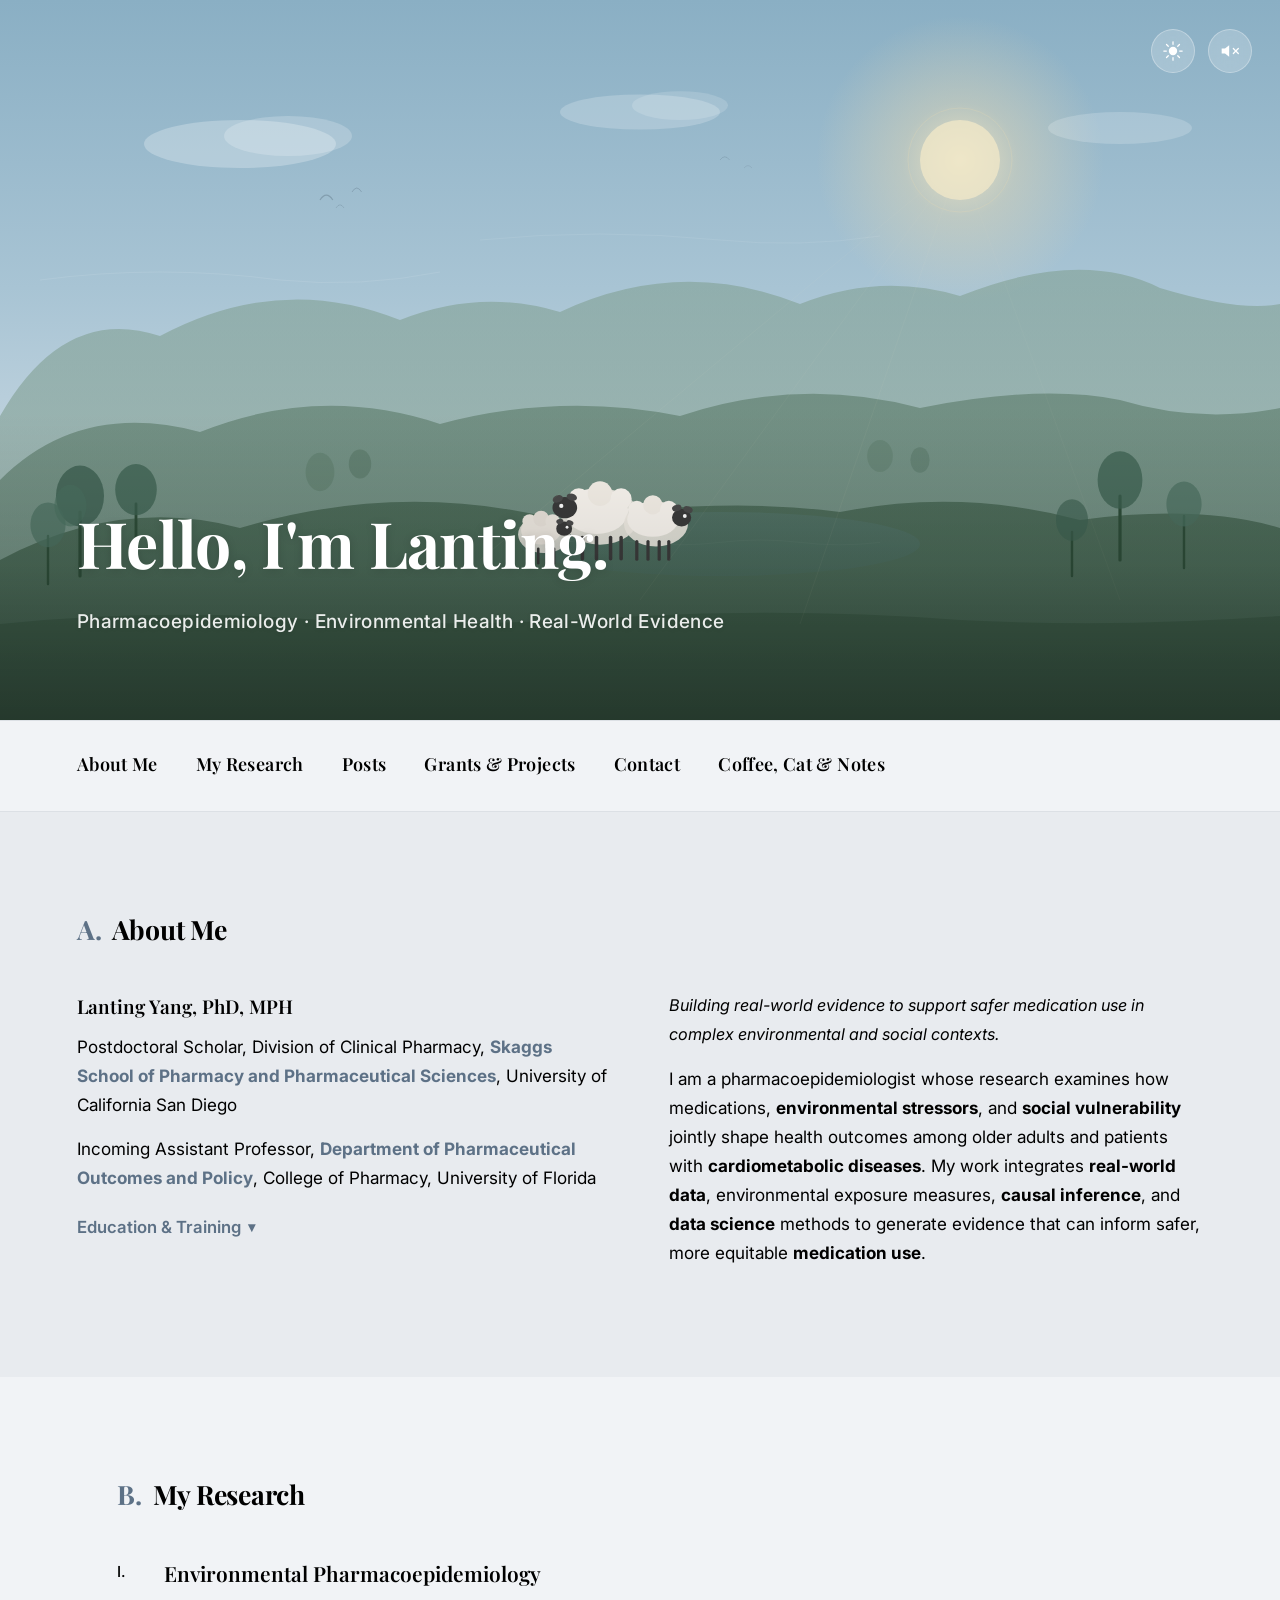
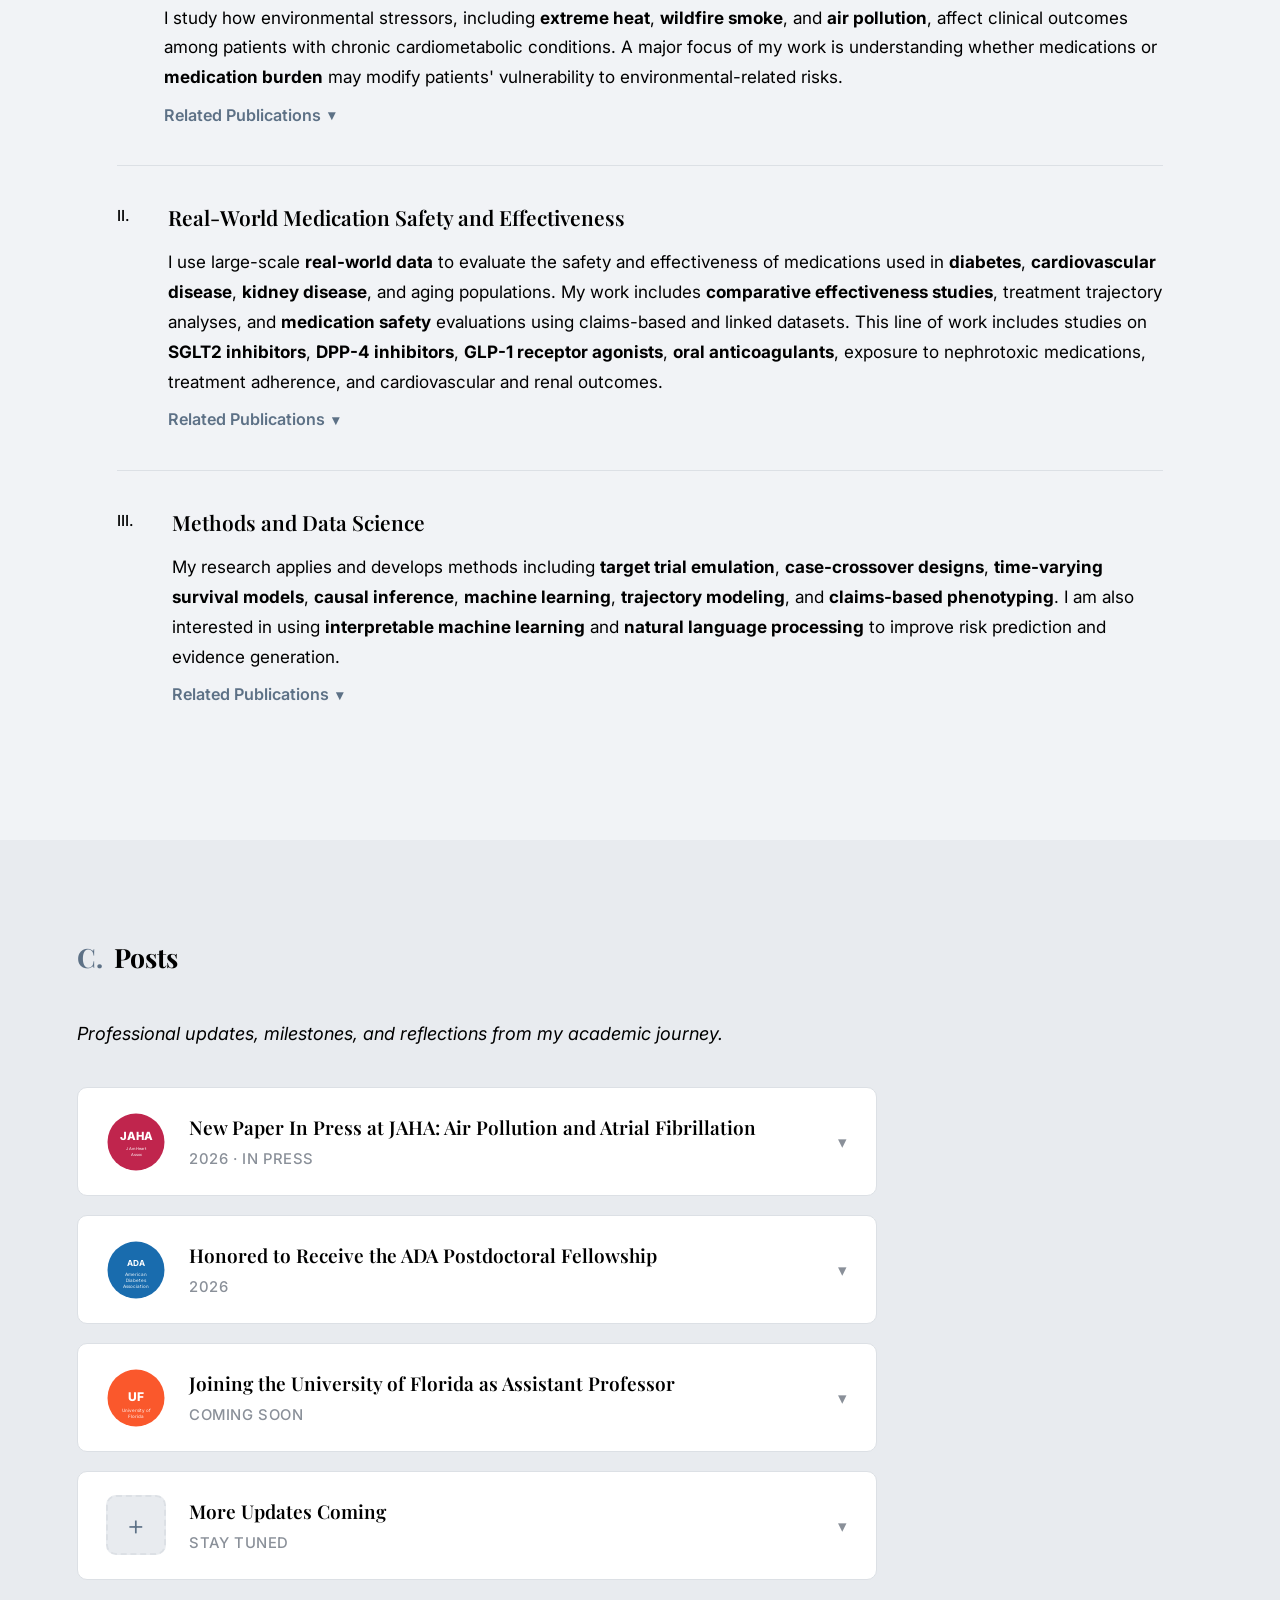
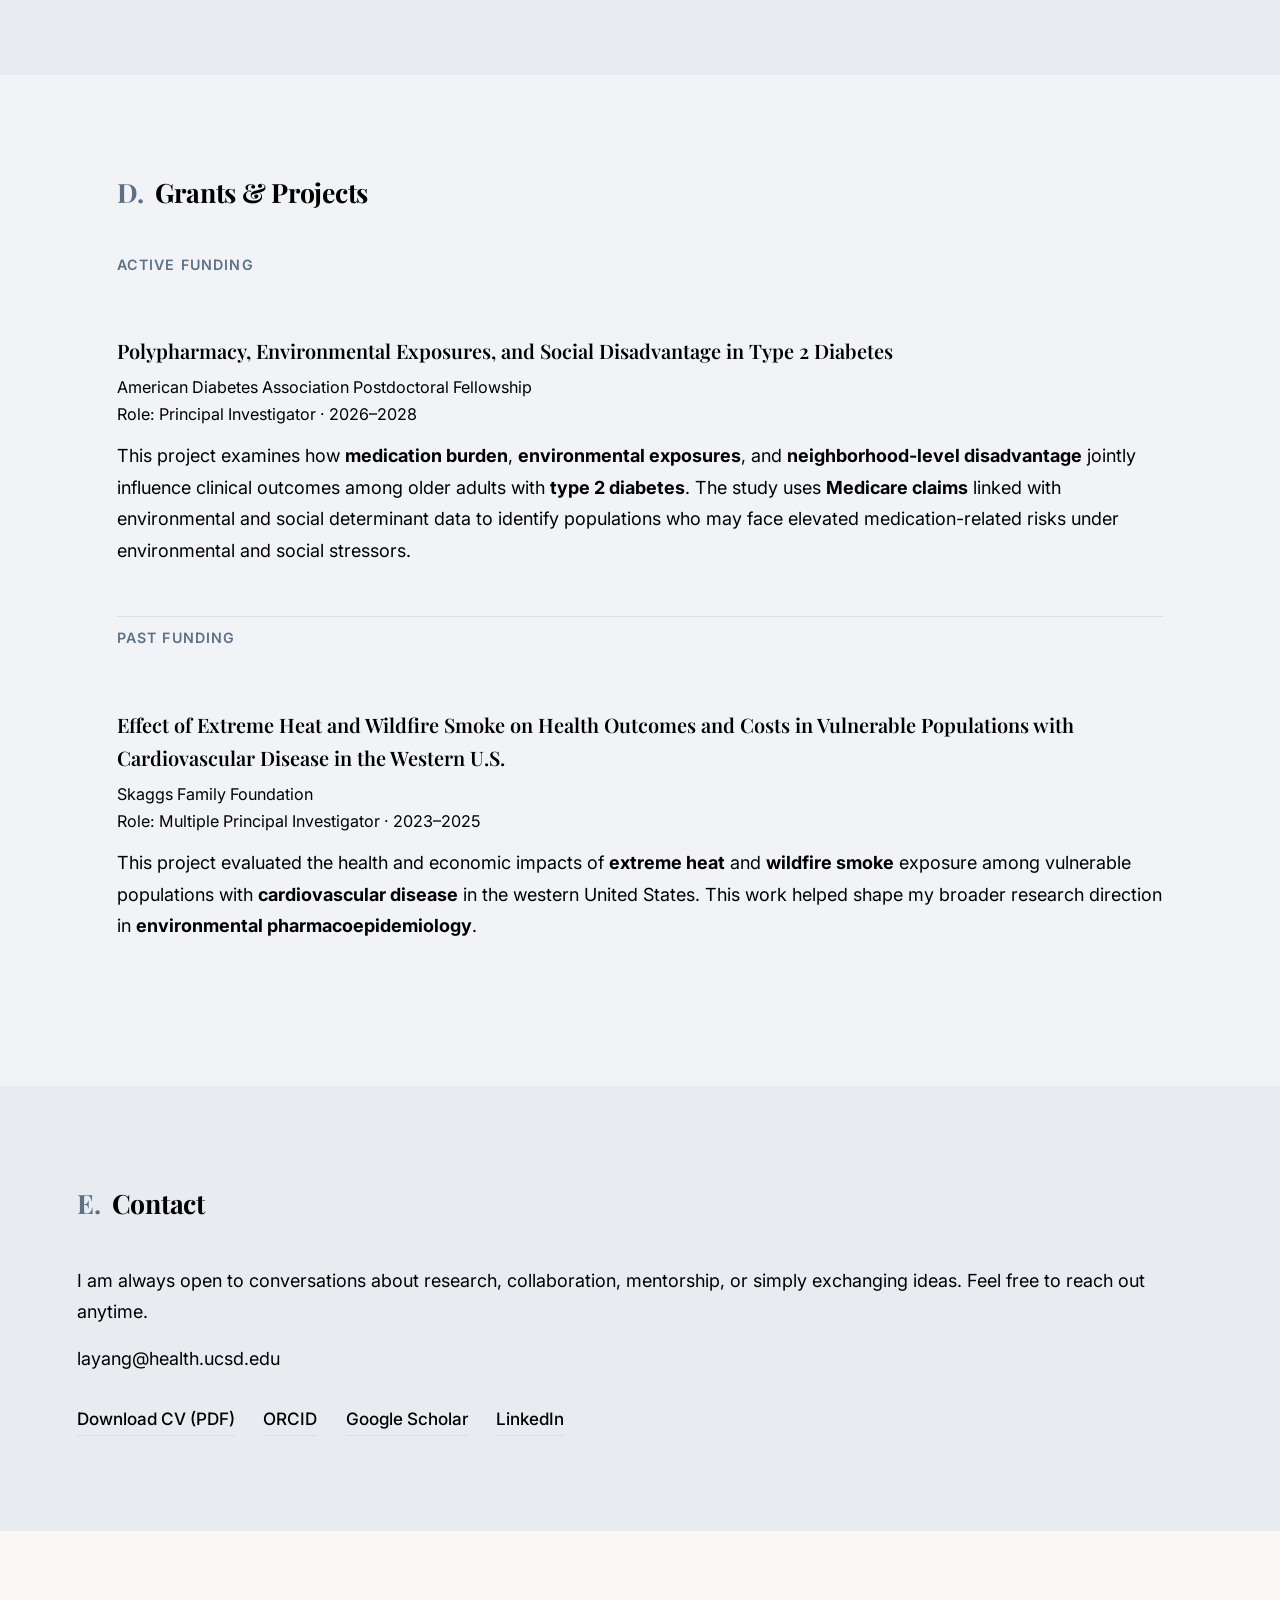
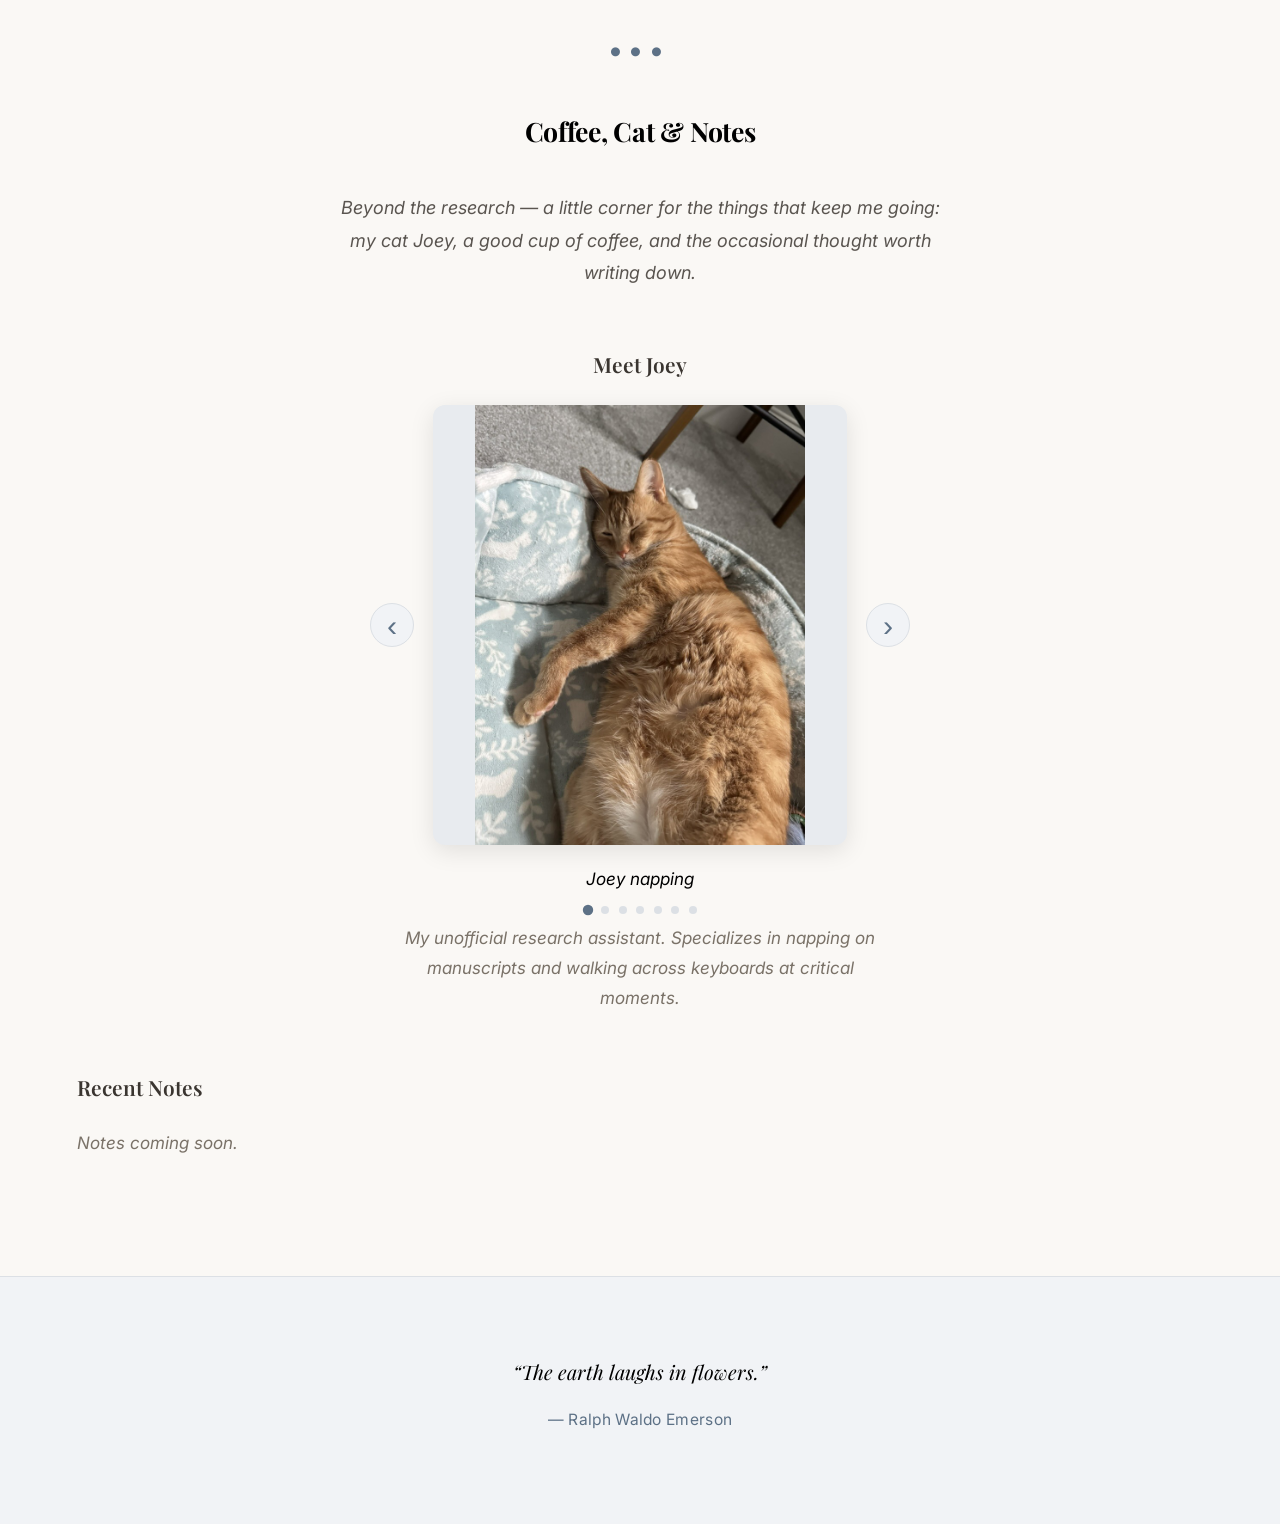
==== commit 823fa5a9: "Add 7th Joey photo to carousel Co-Authored-By: Claude Opus 4.8 <noreply@anthropic.com>" ====
--- a/index.html
+++ b/index.html
@@ -1041,6 +1041,7 @@
       { src: 'images/joey-4.jpg', caption: 'Joey, off duty' },
       { src: 'images/joey-5.jpg', caption: 'Joey holding court' },
       { src: 'images/joey-6.jpg', caption: 'Joey with his toy collection' },
+      { src: 'images/joey-7.jpg', caption: 'Joey commandeering the mouse' },
     ];
 
     const lightbox = document.getElementById('lightbox');
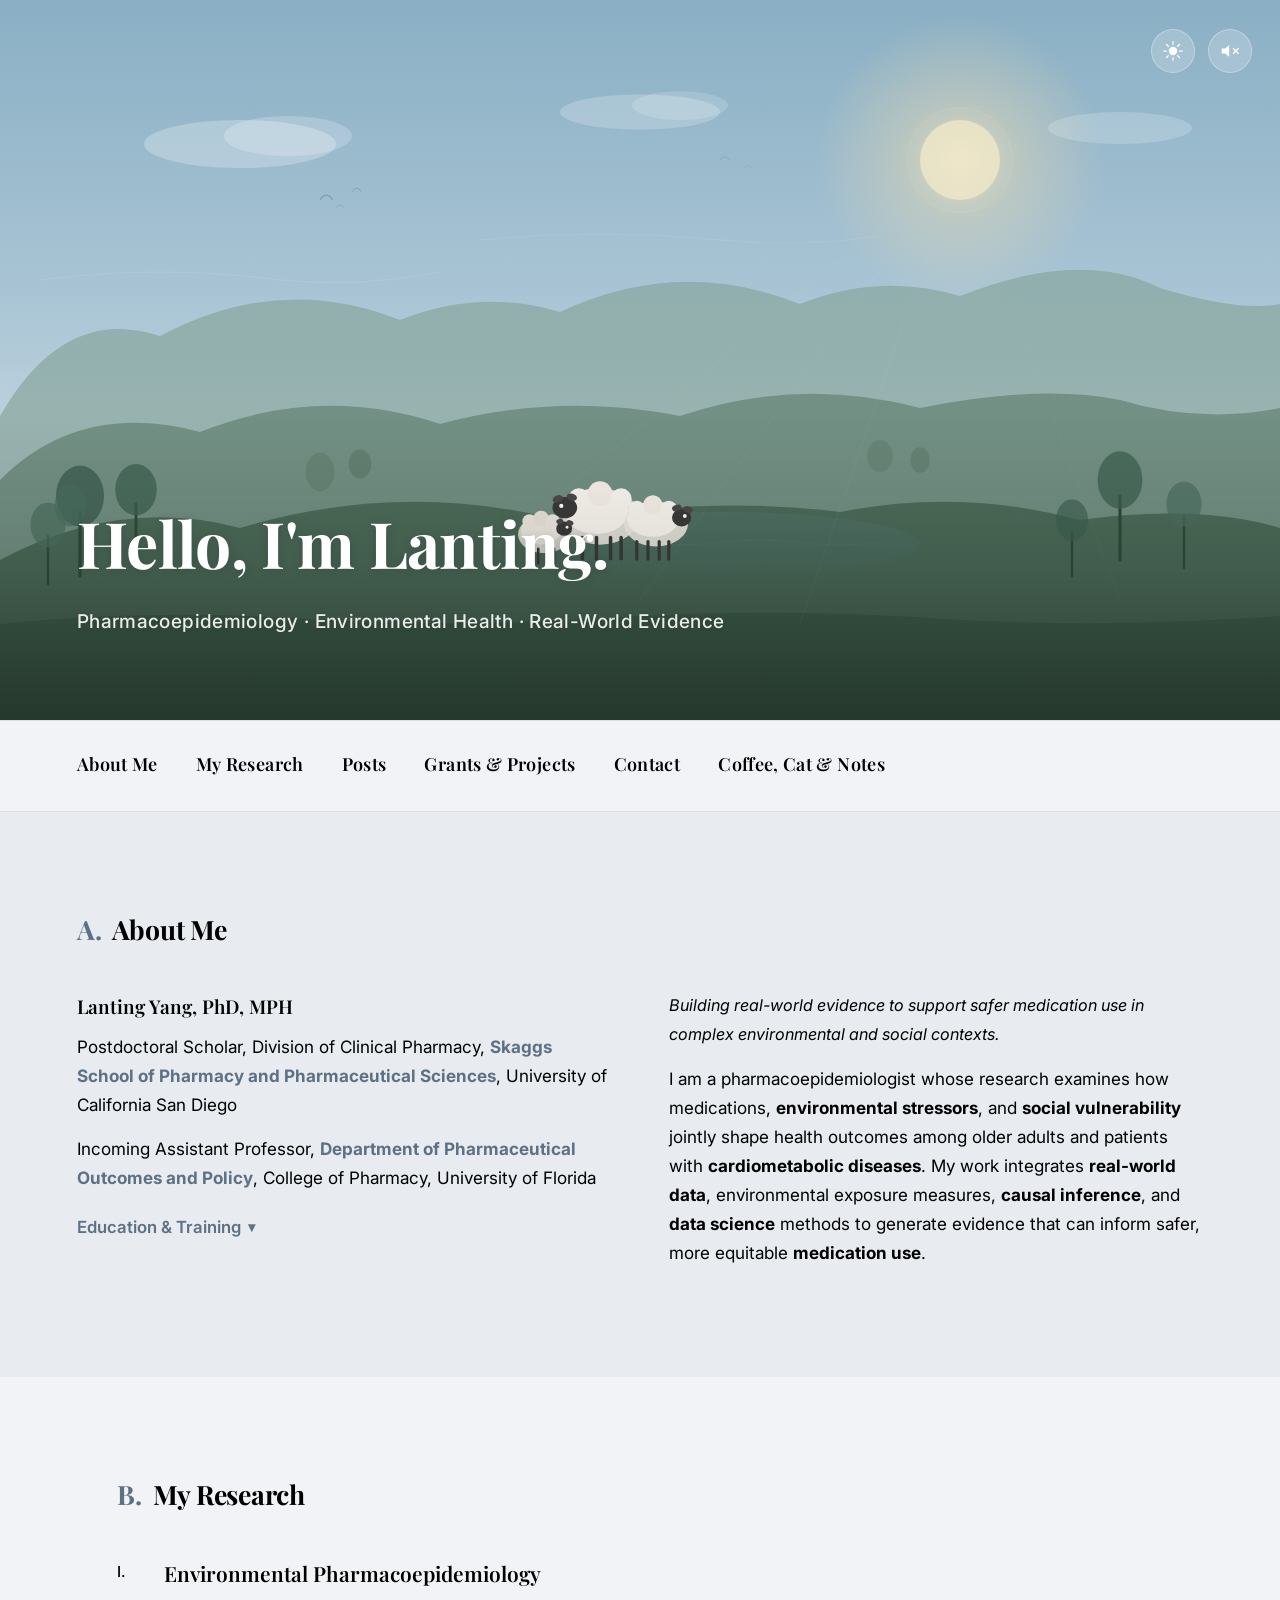
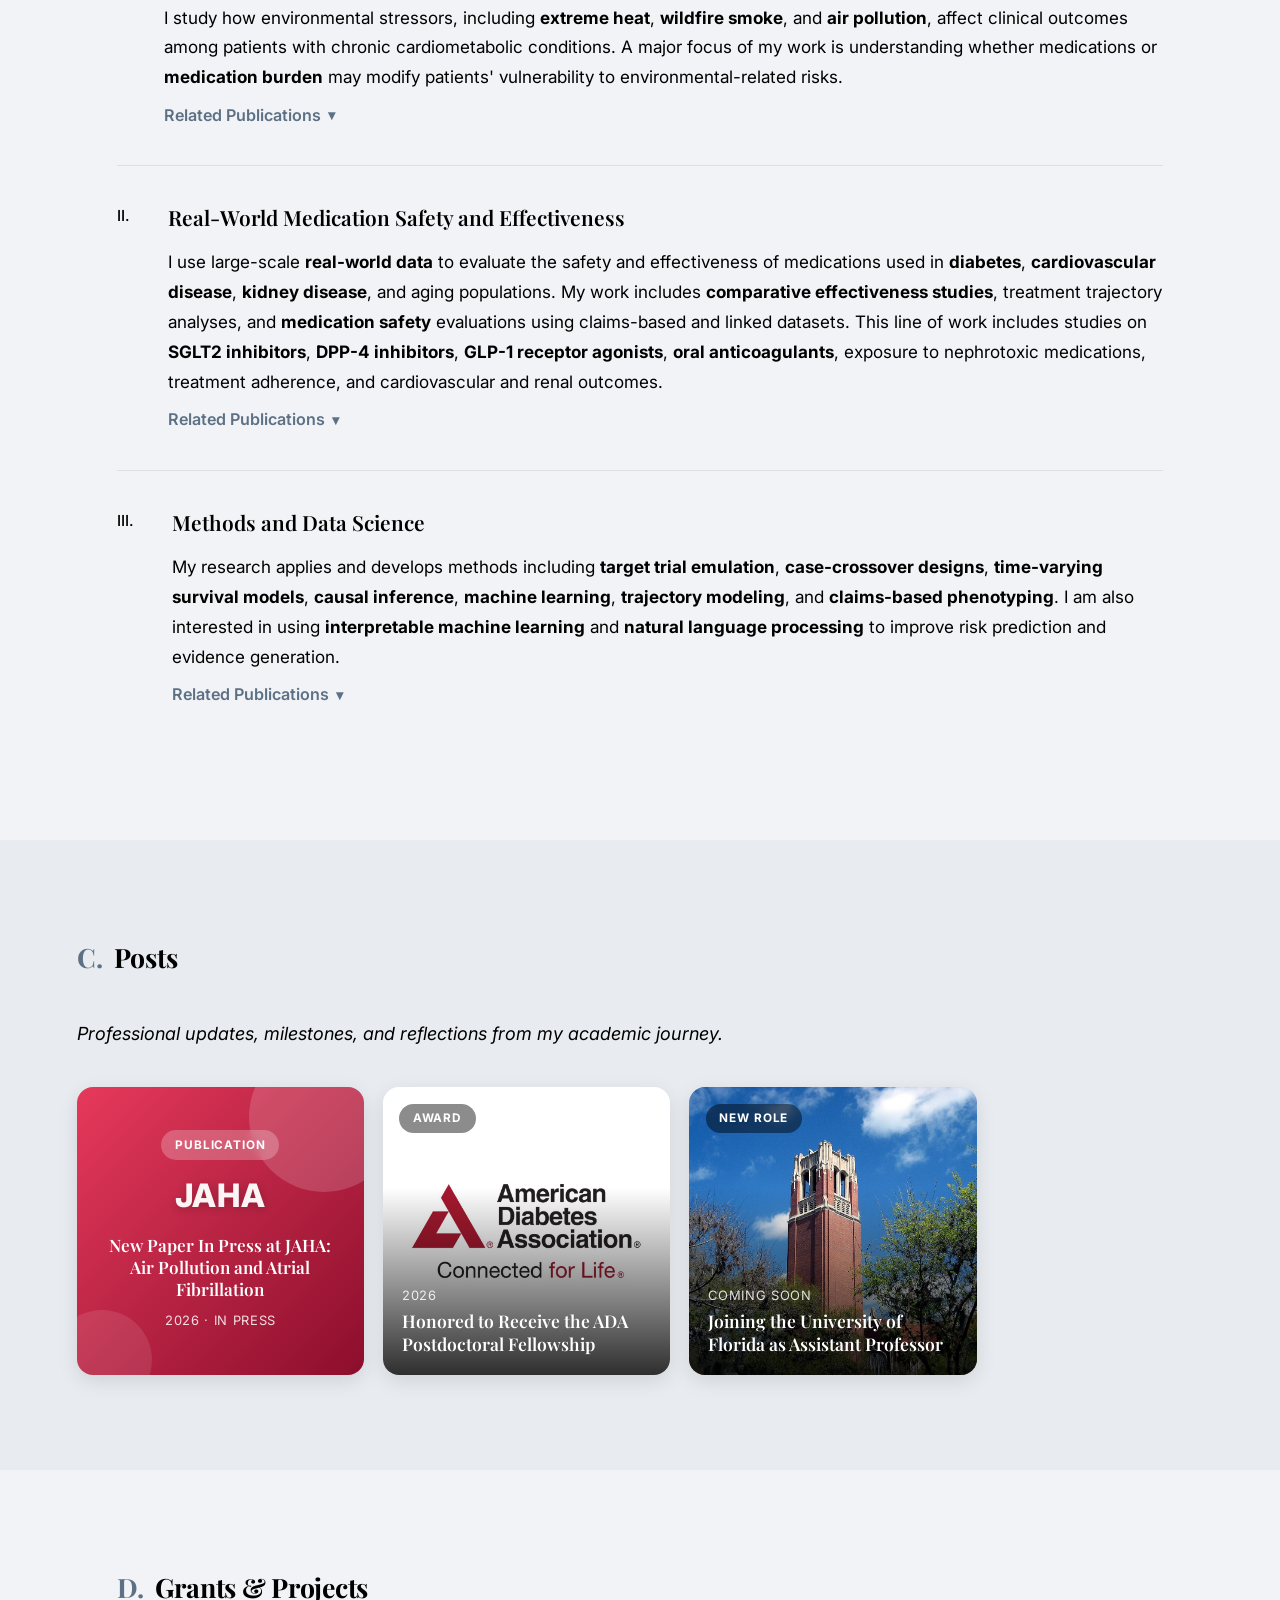
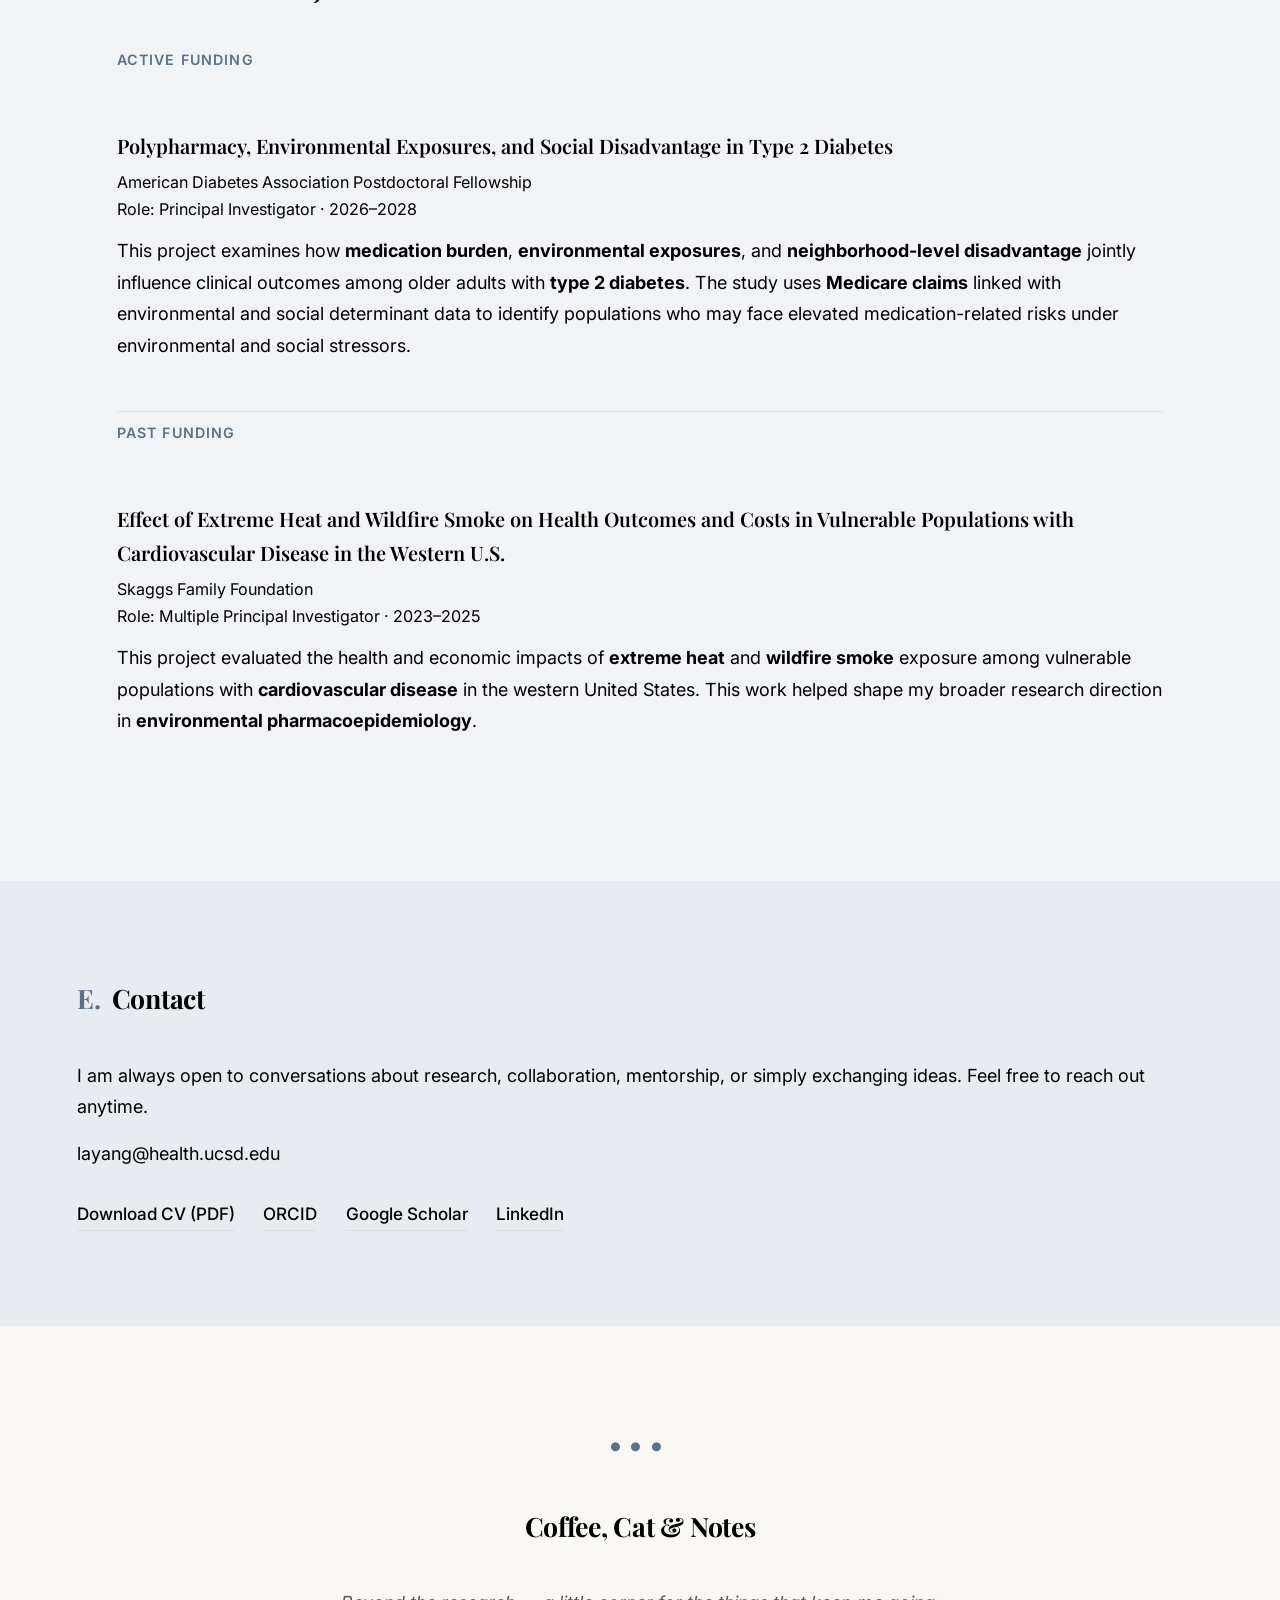
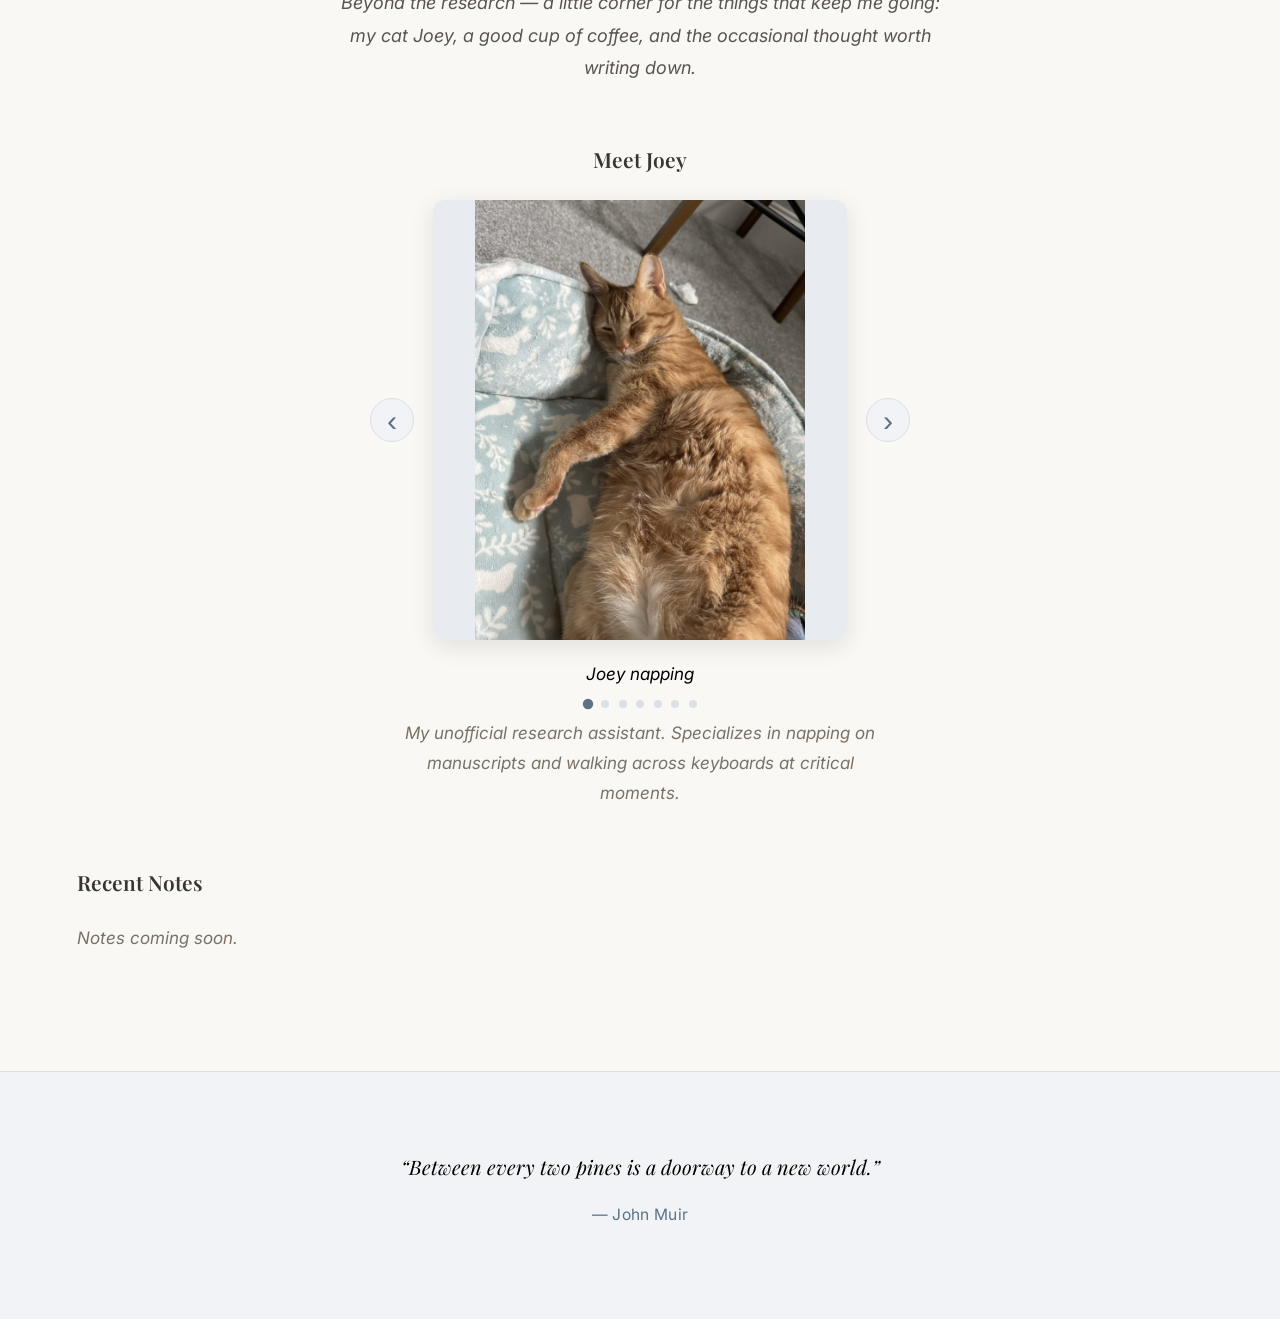
==== commit 629f35a7: "Redesign Posts as vivid Instagram-style grid; add real abstracts and post images - Posts: gradient t" ====
--- a/index.html
+++ b/index.html
@@ -299,7 +299,10 @@
                   <span class="pub-caret">&#9662;</span>
                 </div>
                 <div class="pub-abstract">
-                  <p><em>Abstract to follow upon publication.</em> This study uses a case-crossover design to examine the association between short-term exposure to ambient <span class="kw">particulate matter</span> and acute health outcomes among patients with <span class="kw">atrial fibrillation</span>, evaluating <span class="kw">air pollution</span> as a modifiable environmental risk factor for hospitalization in this population.</p>
+                  <p><strong>Background:</strong> Residents of western U.S. states face elevated fine <span class="kw">particulate matter (PM2.5)</span> exposure from increasingly frequent and intense <span class="kw">wildfires</span>. Whether short-term PM2.5 exposure increases the odds of hospitalization or emergency care in patients with established <span class="kw">atrial fibrillation (AF)</span> remains unclear.</p>
+                  <p><strong>Methods:</strong> Using 2021 Medicare data, we identified patients with established AF in western U.S. states. Zip code&ndash;level daily PM2.5 was estimated from a 1 km&sup2; geospatial model; high PM2.5 was defined as &ge;9.0 &micro;g/m&sup3;. Odds ratios for all-cause and cardiovascular (CVD) hospitalization and ER visits were estimated with <span class="kw">conditional logistic regression</span> in a <span class="kw">case-crossover design</span>, adjusting for extreme heat and public holidays.</p>
+                  <p><strong>Results:</strong> Among 26,158 patients (mean age 79 &plusmn; 9.0 years), high PM2.5 was associated with 10% higher odds of CVD hospitalization (95% CI 1%&ndash;20%), 24% higher odds of AF-related hospitalization (95% CI 3%&ndash;48%), and 34% higher odds of AF-related ER visits (95% CI 6%&ndash;70%). No significant interaction was observed between PM2.5 and extreme heat.</p>
+                  <p><strong>Conclusion:</strong> On days with elevated PM2.5, patients with AF had higher odds of AF-related and cardiovascular hospitalizations and ER visits, highlighting the need for targeted strategies to protect vulnerable populations from air pollution.</p>
                 </div>
               </div>
               <div class="pub-item" onclick="this.classList.toggle('open')">
@@ -309,7 +312,10 @@
                   <span class="pub-caret">&#9662;</span>
                 </div>
                 <div class="pub-abstract">
-                  <p><em>Conference abstract (American Heart Association Scientific Sessions 2025).</em> This study examined the risk of hospitalization among patients with <span class="kw">heart failure</span> exposed to <span class="kw">extreme heat</span> and <span class="kw">poor air quality</span> across the western United States, characterizing how environmental stressors relate to acute cardiovascular outcomes in a vulnerable population.</p>
+                  <p><strong>Introduction:</strong> Patients with cardiovascular disease are vulnerable to extreme weather, but limited data exist for <span class="kw">heart failure (HF)</span>. In the western U.S., where heat waves and wildfire exposure are common, understanding the impact of heat on HF outcomes is critical.</p>
+                  <p><strong>Methods:</strong> Using 2021 Medicare data, we identified patients with HF in 11 western U.S. states. With a <span class="kw">case-crossover design</span> and conditional logistic regression, we estimated odds ratios for all-cause, CV, and HF-related hospitalizations and ER visits associated with <span class="kw">extreme heat</span> (daily maximum temperature above the 85th percentile of the local decadal average), adjusting for <span class="kw">particulate matter (PM2.5)</span> and public holidays, stratified by HF type.</p>
+                  <p><strong>Results:</strong> Among 43,447 HF patients (mean age 73 &plusmn; 16), extreme heat was associated with a 6% increase in all-cause hospitalization (OR 1.06; 95% CI 1.02&ndash;1.10), 10% increase in all-cause ER visits (OR 1.10; 95% CI 1.06&ndash;1.15), and 8% increase in CV-related ER visits (OR 1.09; 95% CI 1.02&ndash;1.16). Effects were seen primarily in <span class="kw">HFpEF</span>, not HFrEF; poor air quality was not significantly associated with outcomes.</p>
+                  <p><strong>Conclusion:</strong> Short-term extreme heat, but not poor air quality, was associated with increased hospitalization and ER visits among HF patients in the western U.S., especially those with <span class="kw">HFpEF</span>.</p>
                 </div>
               </div>
             </div>
@@ -419,95 +425,7 @@
   <section id="posts" class="section">
     <h2><span class="heading-counter">C.</span> Posts</h2>
     <p class="posts-intro">Professional updates, milestones, and reflections from my academic journey.</p>
-    <div class="posts-grid">
-
-      <div class="post-card-v2" onclick="this.classList.toggle('expanded')">
-        <div class="post-card-preview">
-          <div class="post-card-logo">
-            <svg viewBox="0 0 80 80" xmlns="http://www.w3.org/2000/svg" aria-label="JAHA logo">
-              <circle cx="40" cy="40" r="38" fill="#bb133e" opacity="0.92"/>
-              <text x="40" y="37" text-anchor="middle" font-family="Inter, sans-serif" font-size="15" font-weight="800" fill="#ffffff">JAHA</text>
-              <text x="40" y="51" text-anchor="middle" font-family="Inter, sans-serif" font-size="5.2" font-weight="500" fill="rgba(255,255,255,0.85)">J Am Heart</text>
-              <text x="40" y="59" text-anchor="middle" font-family="Inter, sans-serif" font-size="5.2" font-weight="500" fill="rgba(255,255,255,0.85)">Assoc</text>
-            </svg>
-          </div>
-          <div class="post-card-info">
-            <h3>New Paper In Press at JAHA: Air Pollution and Atrial Fibrillation</h3>
-            <div class="post-card-date">2026 &middot; In Press</div>
-          </div>
-          <span class="post-card-arrow">&#9662;</span>
-        </div>
-        <div class="post-card-detail">
-          <p>A paper I have been working on for a while just got accepted at the <strong>Journal of the American Heart Association</strong>, so it is officially in press now.</p>
-          <p>The short version: we looked at whether spikes in <strong>air pollution</strong> &mdash; specifically fine <strong>particulate matter</strong> &mdash; line up with bad days for people living with <strong>atrial fibrillation</strong>. We used a case-crossover design, which basically compares each person to themselves on days they were exposed versus days they were not, so everyone acts as their own control.</p>
-          <p>It is the kind of question that sits right at the intersection I keep coming back to: the air we breathe, the medications we take, and the hearts that have to deal with both.</p>
-          <p>The full results (and a DOI) will land here once it is published. More to come.</p>
-        </div>
-      </div>
-
-      <div class="post-card-v2" onclick="this.classList.toggle('expanded')">
-        <div class="post-card-preview">
-          <div class="post-card-logo">
-            <svg viewBox="0 0 80 80" xmlns="http://www.w3.org/2000/svg" aria-label="ADA logo">
-              <circle cx="40" cy="40" r="38" fill="#005da6" opacity="0.9"/>
-              <text x="40" y="34" text-anchor="middle" font-family="Inter, sans-serif" font-size="11" font-weight="700" fill="#ffffff">ADA</text>
-              <text x="40" y="48" text-anchor="middle" font-family="Inter, sans-serif" font-size="6" font-weight="500" fill="rgba(255,255,255,0.8)">American</text>
-              <text x="40" y="56" text-anchor="middle" font-family="Inter, sans-serif" font-size="6" font-weight="500" fill="rgba(255,255,255,0.8)">Diabetes</text>
-              <text x="40" y="64" text-anchor="middle" font-family="Inter, sans-serif" font-size="6" font-weight="500" fill="rgba(255,255,255,0.8)">Association</text>
-            </svg>
-          </div>
-          <div class="post-card-info">
-            <h3>Honored to Receive the ADA Postdoctoral Fellowship</h3>
-            <div class="post-card-date">2026</div>
-          </div>
-          <span class="post-card-arrow">&#9662;</span>
-        </div>
-        <div class="post-card-detail">
-          <p>I am grateful to share that I have received a Postdoctoral Fellowship from the <strong>American Diabetes Association</strong> for my project, "Polypharmacy, Environmental Exposures, and Social Disadvantage in Type 2 Diabetes."</p>
-          <p>This project uses <strong>Medicare claims data</strong> linked with environmental exposure and social determinant measures to examine how <strong>medication burden</strong>, <strong>extreme heat</strong>, <strong>air pollution</strong>, and <strong>neighborhood-level disadvantage</strong> jointly influence clinical outcomes among individuals with <strong>type 2 diabetes</strong>.</p>
-          <p>This fellowship supports my broader research goal of developing an independent program in <strong>environmental pharmacoepidemiology</strong>, focused on generating real-world evidence for safer, more equitable, and climate-resilient medication use.</p>
-          <p>I am deeply grateful to my mentors, collaborators, and colleagues for their support, and to the American Diabetes Association for its support of this work.</p>
-        </div>
-      </div>
-
-      <div class="post-card-v2" onclick="this.classList.toggle('expanded')">
-        <div class="post-card-preview">
-          <div class="post-card-logo">
-            <svg viewBox="0 0 80 80" xmlns="http://www.w3.org/2000/svg" aria-label="UF logo">
-              <circle cx="40" cy="40" r="38" fill="#fa4616" opacity="0.9"/>
-              <text x="40" y="44" text-anchor="middle" font-family="Inter, sans-serif" font-size="16" font-weight="800" fill="#ffffff">UF</text>
-              <text x="40" y="58" text-anchor="middle" font-family="Inter, sans-serif" font-size="6" font-weight="500" fill="rgba(255,255,255,0.8)">University of</text>
-              <text x="40" y="66" text-anchor="middle" font-family="Inter, sans-serif" font-size="6" font-weight="500" fill="rgba(255,255,255,0.8)">Florida</text>
-            </svg>
-          </div>
-          <div class="post-card-info">
-            <h3>Joining the University of Florida as Assistant Professor</h3>
-            <div class="post-card-date">Coming soon</div>
-          </div>
-          <span class="post-card-arrow">&#9662;</span>
-        </div>
-        <div class="post-card-detail">
-          <p><em>Details coming soon &mdash; stay tuned for updates on this exciting new chapter.</em></p>
-        </div>
-      </div>
-
-      <div class="post-card-v2" onclick="this.classList.toggle('expanded')">
-        <div class="post-card-preview">
-          <div class="post-card-logo placeholder-logo">
-            <span>+</span>
-          </div>
-          <div class="post-card-info">
-            <h3>More Updates Coming</h3>
-            <div class="post-card-date">Stay tuned</div>
-          </div>
-          <span class="post-card-arrow">&#9662;</span>
-        </div>
-        <div class="post-card-detail">
-          <p><em>New posts will appear here as milestones unfold.</em></p>
-        </div>
-      </div>
-
-    </div>
+    <div class="posts-grid" id="postsGrid"></div>
   </section>
 
   <section id="grants" class="section">
@@ -608,6 +526,13 @@
     <img class="lightbox-img" id="lightboxImg" src="" alt="">
     <button class="lightbox-nav lightbox-next" id="lightboxNext" aria-label="Next photo">&#8250;</button>
     <div class="lightbox-caption" id="lightboxCaption"></div>
+  </div>
+
+  <div class="post-modal" id="postModal" aria-hidden="true">
+    <div class="post-modal-card" id="postModalCard">
+      <button class="post-modal-close" id="postModalClose" aria-label="Close">&times;</button>
+      <div id="postModalContent"></div>
+    </div>
   </div>
 
   <button class="scroll-top" id="scrollTop" aria-label="Scroll to top">
@@ -981,8 +906,114 @@
       }
     });
 
+    // Posts (Instagram-style grid + modal)
+    // To add a post: add an object below. `image` is optional — drop a file in
+    // images/ and set image: 'images/my-post.jpg'. Without an image, a colored
+    // tile is shown using `accent` and `emblem`. `body` is HTML.
+    const posts = [
+      {
+        title: "New Paper In Press at JAHA: Air Pollution and Atrial Fibrillation",
+        date: "2026 · In Press",
+        tag: "Publication",
+        accent: "#e6395b",
+        accent2: "#8c0e2c",
+        emblem: "JAHA",
+        body: `
+          <p>A paper I have been working on for a while just got accepted at the <strong>Journal of the American Heart Association</strong>, so it is officially in press now.</p>
+          <p>The short version: we looked at whether spikes in <strong>air pollution</strong> — specifically fine <strong>particulate matter</strong> — line up with bad days for people living with <strong>atrial fibrillation</strong>. We used a case-crossover design, which basically compares each person to themselves on days they were exposed versus days they were not, so everyone acts as their own control.</p>
+          <p>It is the kind of question that sits right at the intersection I keep coming back to: the air we breathe, the medications we take, and the hearts that have to deal with both.</p>
+          <p>The full results (and a DOI) will land here once it is published. More to come.</p>`
+      },
+      {
+        title: "Honored to Receive the ADA Postdoctoral Fellowship",
+        date: "2026",
+        tag: "Award",
+        accent: "#1a8fe0",
+        accent2: "#003f73",
+        emblem: "ADA",
+        image: "images/post-ada.jpg",
+        body: `
+          <p>I am grateful to share that I have received a Postdoctoral Fellowship from the <strong>American Diabetes Association</strong> for my project, "Polypharmacy, Environmental Exposures, and Social Disadvantage in Type 2 Diabetes."</p>
+          <p>This project uses <strong>Medicare claims data</strong> linked with environmental exposure and social determinant measures to examine how <strong>medication burden</strong>, <strong>extreme heat</strong>, <strong>air pollution</strong>, and <strong>neighborhood-level disadvantage</strong> jointly influence clinical outcomes among individuals with <strong>type 2 diabetes</strong>.</p>
+          <p>This fellowship supports my broader research goal of developing an independent program in <strong>environmental pharmacoepidemiology</strong>, focused on generating real-world evidence for safer, more equitable, and climate-resilient medication use.</p>
+          <p>I am deeply grateful to my mentors, collaborators, and colleagues for their support, and to the American Diabetes Association for its support of this work.</p>`
+      },
+      {
+        title: "Joining the University of Florida as Assistant Professor",
+        date: "Coming soon",
+        tag: "New Role",
+        accent: "#ff7a3d",
+        accent2: "#d83b0a",
+        emblem: "UF",
+        image: "images/post-uf.jpg",
+        body: `<p><em>Details coming soon — stay tuned for updates on this exciting new chapter.</em></p>
+          <p class="post-credit">Photo: Century Tower, University of Florida — Kate Haskell, <a href="https://creativecommons.org/licenses/by/2.0/" target="_blank" rel="noopener">CC BY 2.0</a>.</p>`
+      },
+    ];
+
+    const postsGrid = document.getElementById('postsGrid');
+    const postModal = document.getElementById('postModal');
+    const postModalContent = document.getElementById('postModalContent');
+
+    function gradient(p) {
+      return `linear-gradient(135deg, ${p.accent}, ${p.accent2 || p.accent})`;
+    }
+
+    function brandedTile(p) {
+      return `<div class="post-tile-branded" style="background:${gradient(p)}">
+                <span class="pt-blob pt-blob-1"></span>
+                <span class="pt-blob pt-blob-2"></span>
+                ${p.tag ? `<span class="post-tag">${p.tag}</span>` : ''}
+                <span class="pt-emblem">${p.emblem || ''}</span>
+                <span class="pt-branded-title">${p.title}</span>
+                <span class="pt-branded-date">${p.date}</span>
+              </div>`;
+    }
+
+    function openPost(i) {
+      const p = posts[i];
+      const cover = p.image
+        ? `<img class="post-modal-cover" src="${p.image}" alt="${p.title}">`
+        : `<div class="post-modal-cover-branded" style="background:${gradient(p)}"><span class="pt-blob pt-blob-1"></span><span class="pt-blob pt-blob-2"></span><span class="pt-emblem">${p.emblem || ''}</span></div>`;
+      postModalContent.innerHTML = cover +
+        `<div class="post-modal-body">${p.tag ? `<span class="post-tag post-tag-modal">${p.tag}</span>` : ''}<div class="pm-date">${p.date}</div><h3>${p.title}</h3>${p.body}</div>`;
+      postModal.classList.add('open');
+      postModal.setAttribute('aria-hidden', 'false');
+    }
+    function closePost() {
+      postModal.classList.remove('open');
+      postModal.setAttribute('aria-hidden', 'true');
+    }
+
+    if (postsGrid) {
+      posts.forEach((p, i) => {
+        const tile = document.createElement('div');
+        tile.className = 'post-tile';
+        tile.setAttribute('role', 'button');
+        tile.setAttribute('tabindex', '0');
+        if (p.image) {
+          tile.innerHTML = `<img src="${p.image}" alt="${p.title}" loading="lazy">
+            ${p.tag ? `<span class="post-tag post-tag-float">${p.tag}</span>` : ''}
+            <div class="post-tile-overlay"><span class="pt-date">${p.date}</span><span class="pt-title">${p.title}</span></div>`;
+        } else {
+          tile.innerHTML = brandedTile(p);
+        }
+        tile.addEventListener('click', () => openPost(i));
+        tile.addEventListener('keydown', (e) => {
+          if (e.key === 'Enter' || e.key === ' ') { e.preventDefault(); openPost(i); }
+        });
+        postsGrid.appendChild(tile);
+      });
+
+      postModal.addEventListener('click', (e) => { if (e.target === postModal) closePost(); });
+      document.getElementById('postModalClose').addEventListener('click', closePost);
+      document.addEventListener('keydown', (e) => {
+        if (e.key === 'Escape' && postModal.classList.contains('open')) closePost();
+      });
+    }
+
     // Keyboard accessibility for click-to-toggle elements
-    document.querySelectorAll('.pub-item, .pub-toggle, .post-card-v2, .training-link, .joey-frame').forEach(el => {
+    document.querySelectorAll('.pub-item, .pub-toggle, .training-link, .joey-frame').forEach(el => {
       if (!el.hasAttribute('tabindex')) el.setAttribute('tabindex', '0');
       if (!el.hasAttribute('role')) el.setAttribute('role', 'button');
       el.addEventListener('keydown', (e) => {
--- a/style.css
+++ b/style.css
@@ -622,10 +622,315 @@
 }
 
 .posts-grid {
+  display: grid;
+  grid-template-columns: repeat(3, 1fr);
+  gap: 1rem;
+  max-width: 900px;
+}
+
+/* Instagram-style post tiles */
+.post-tile {
+  position: relative;
+  aspect-ratio: 1;
+  border-radius: 16px;
+  overflow: hidden;
+  cursor: pointer;
+  background: var(--section-bg);
+  box-shadow: 0 6px 20px rgba(0, 0, 0, 0.10);
+  transition: transform 0.3s ease, box-shadow 0.3s ease;
+  animation: postIn 0.55s cubic-bezier(0.22, 1, 0.36, 1) backwards;
+}
+
+.post-tile:hover {
+  transform: translateY(-7px) scale(1.015);
+  box-shadow: 0 18px 38px rgba(0, 0, 0, 0.20);
+}
+
+.post-tile:nth-child(1) { animation-delay: 0.04s; }
+.post-tile:nth-child(2) { animation-delay: 0.12s; }
+.post-tile:nth-child(3) { animation-delay: 0.20s; }
+.post-tile:nth-child(4) { animation-delay: 0.28s; }
+.post-tile:nth-child(5) { animation-delay: 0.36s; }
+.post-tile:nth-child(6) { animation-delay: 0.44s; }
+
+@keyframes postIn {
+  from { opacity: 0; transform: translateY(24px) scale(0.96); }
+  to { opacity: 1; transform: translateY(0) scale(1); }
+}
+
+.post-tile img {
+  width: 100%;
+  height: 100%;
+  object-fit: cover;
+  display: block;
+  transition: transform 0.5s ease;
+}
+
+.post-tile:hover img {
+  transform: scale(1.08);
+}
+
+/* Photo tile: caption overlay on hover/focus */
+.post-tile-overlay {
+  position: absolute;
+  inset: 0;
   display: flex;
   flex-direction: column;
-  gap: 1rem;
-  max-width: 800px;
+  justify-content: flex-end;
+  gap: 0.2rem;
+  padding: 1rem;
+  background: linear-gradient(to top, rgba(0, 0, 0, 0.82), rgba(0, 0, 0, 0) 65%);
+  opacity: 1;
+  transition: background 0.3s ease;
+}
+
+.post-tile-overlay .pt-date {
+  color: rgba(255, 255, 255, 0.85);
+  font-size: 0.68rem;
+  text-transform: uppercase;
+  letter-spacing: 0.05em;
+}
+
+.post-tile-overlay .pt-title {
+  color: #fff;
+  font-family: "Playfair Display", Georgia, serif;
+  font-size: 0.92rem;
+  font-weight: 600;
+  line-height: 1.3;
+}
+
+/* Branded tile (no photo) */
+.post-tile-branded {
+  width: 100%;
+  height: 100%;
+  display: flex;
+  flex-direction: column;
+  align-items: center;
+  justify-content: center;
+  text-align: center;
+  gap: 0.5rem;
+  padding: 1.2rem;
+  color: #fff;
+}
+
+.post-tile-branded .pt-emblem {
+  font-family: "Inter", sans-serif;
+  font-size: 1.7rem;
+  font-weight: 800;
+  letter-spacing: 0.03em;
+  opacity: 0.95;
+}
+
+.post-tile-branded .pt-branded-title {
+  font-family: "Playfair Display", Georgia, serif;
+  font-size: 0.9rem;
+  font-weight: 600;
+  line-height: 1.3;
+}
+
+.post-tile-branded .pt-branded-date {
+  font-size: 0.68rem;
+  text-transform: uppercase;
+  letter-spacing: 0.05em;
+  opacity: 0.85;
+}
+
+/* Keep branded text above decorative blobs */
+.post-tile-branded .post-tag,
+.post-tile-branded .pt-emblem,
+.post-tile-branded .pt-branded-title,
+.post-tile-branded .pt-branded-date {
+  position: relative;
+  z-index: 1;
+}
+
+.post-tile-branded .pt-emblem {
+  transition: transform 0.35s ease;
+  text-shadow: 0 2px 10px rgba(0, 0, 0, 0.25);
+}
+
+.post-tile:hover .pt-emblem {
+  transform: scale(1.14);
+}
+
+/* Decorative translucent blobs for depth */
+.pt-blob {
+  position: absolute;
+  border-radius: 50%;
+  pointer-events: none;
+  z-index: 0;
+}
+
+.pt-blob-1 {
+  width: 150px;
+  height: 150px;
+  top: -45px;
+  right: -35px;
+  background: rgba(255, 255, 255, 0.16);
+}
+
+.pt-blob-2 {
+  width: 100px;
+  height: 100px;
+  bottom: -35px;
+  left: -25px;
+  background: rgba(255, 255, 255, 0.10);
+}
+
+/* Category tag pill */
+.post-tag {
+  display: inline-block;
+  font-family: "Inter", sans-serif;
+  font-size: 0.62rem;
+  font-weight: 700;
+  text-transform: uppercase;
+  letter-spacing: 0.08em;
+  padding: 0.25rem 0.7rem;
+  border-radius: 999px;
+  background: rgba(255, 255, 255, 0.24);
+  color: #fff;
+  -webkit-backdrop-filter: blur(4px);
+  backdrop-filter: blur(4px);
+}
+
+.post-tag-float {
+  position: absolute;
+  top: 0.85rem;
+  left: 0.85rem;
+  z-index: 2;
+  background: rgba(0, 0, 0, 0.45);
+}
+
+.post-tag-modal {
+  background: var(--accent);
+  margin-bottom: 0.6rem;
+}
+
+/* Post modal */
+.post-modal {
+  position: fixed;
+  inset: 0;
+  z-index: 1000;
+  display: flex;
+  align-items: center;
+  justify-content: center;
+  padding: 2rem 1rem;
+  background: rgba(0, 0, 0, 0.6);
+  opacity: 0;
+  pointer-events: none;
+  transition: opacity 0.3s ease;
+}
+
+.post-modal.open {
+  opacity: 1;
+  pointer-events: auto;
+}
+
+.post-modal-card {
+  position: relative;
+  width: 100%;
+  max-width: 560px;
+  max-height: 86vh;
+  overflow-y: auto;
+  background: var(--bg);
+  border-radius: 14px;
+  box-shadow: 0 20px 60px rgba(0, 0, 0, 0.4);
+  transform: translateY(12px);
+  transition: transform 0.3s ease;
+}
+
+.post-modal.open .post-modal-card {
+  transform: translateY(0);
+}
+
+.post-modal-cover {
+  width: 100%;
+  aspect-ratio: 16 / 9;
+  object-fit: cover;
+  display: block;
+}
+
+.post-modal-cover-branded {
+  position: relative;
+  overflow: hidden;
+  width: 100%;
+  aspect-ratio: 16 / 9;
+  display: flex;
+  align-items: center;
+  justify-content: center;
+  color: #fff;
+}
+
+.post-modal-cover-branded .pt-emblem {
+  position: relative;
+  z-index: 1;
+  font-family: "Inter", sans-serif;
+  font-size: 2.8rem;
+  font-weight: 800;
+  letter-spacing: 0.03em;
+  text-shadow: 0 2px 12px rgba(0, 0, 0, 0.25);
+}
+
+.post-modal-body {
+  padding: 1.5rem 1.8rem 1.8rem;
+}
+
+.post-modal-body .pm-date {
+  font-size: 0.72rem;
+  font-weight: 600;
+  text-transform: uppercase;
+  letter-spacing: 0.05em;
+  color: var(--accent);
+  margin-bottom: 0.4rem;
+}
+
+.post-modal-body h3 {
+  font-family: "Playfair Display", Georgia, serif;
+  font-size: 1.15rem;
+  font-weight: 600;
+  margin-bottom: 0.8rem;
+  line-height: 1.3;
+}
+
+.post-modal-body p {
+  font-size: 0.9rem;
+  line-height: 1.75;
+  color: var(--text);
+  margin-bottom: 0.6rem;
+}
+
+.post-modal-body p:last-child {
+  margin-bottom: 0;
+}
+
+.post-modal-body .post-credit {
+  font-size: 0.72rem;
+  font-style: italic;
+  color: var(--text-light);
+  margin-top: 0.9rem;
+}
+
+.post-modal-close {
+  position: absolute;
+  top: 0.8rem;
+  right: 0.9rem;
+  width: 34px;
+  height: 34px;
+  border: none;
+  border-radius: 50%;
+  background: rgba(0, 0, 0, 0.45);
+  color: #fff;
+  font-size: 1.5rem;
+  line-height: 1;
+  cursor: pointer;
+  display: flex;
+  align-items: center;
+  justify-content: center;
+  transition: background 0.2s ease;
+}
+
+.post-modal-close:hover {
+  background: rgba(0, 0, 0, 0.7);
 }
 
 .post-card-v2 {
@@ -1471,6 +1776,10 @@
     grid-template-columns: 1fr;
   }
 
+  .posts-grid {
+    grid-template-columns: repeat(2, 1fr);
+  }
+
   .joey-frame {
     height: 320px;
   }
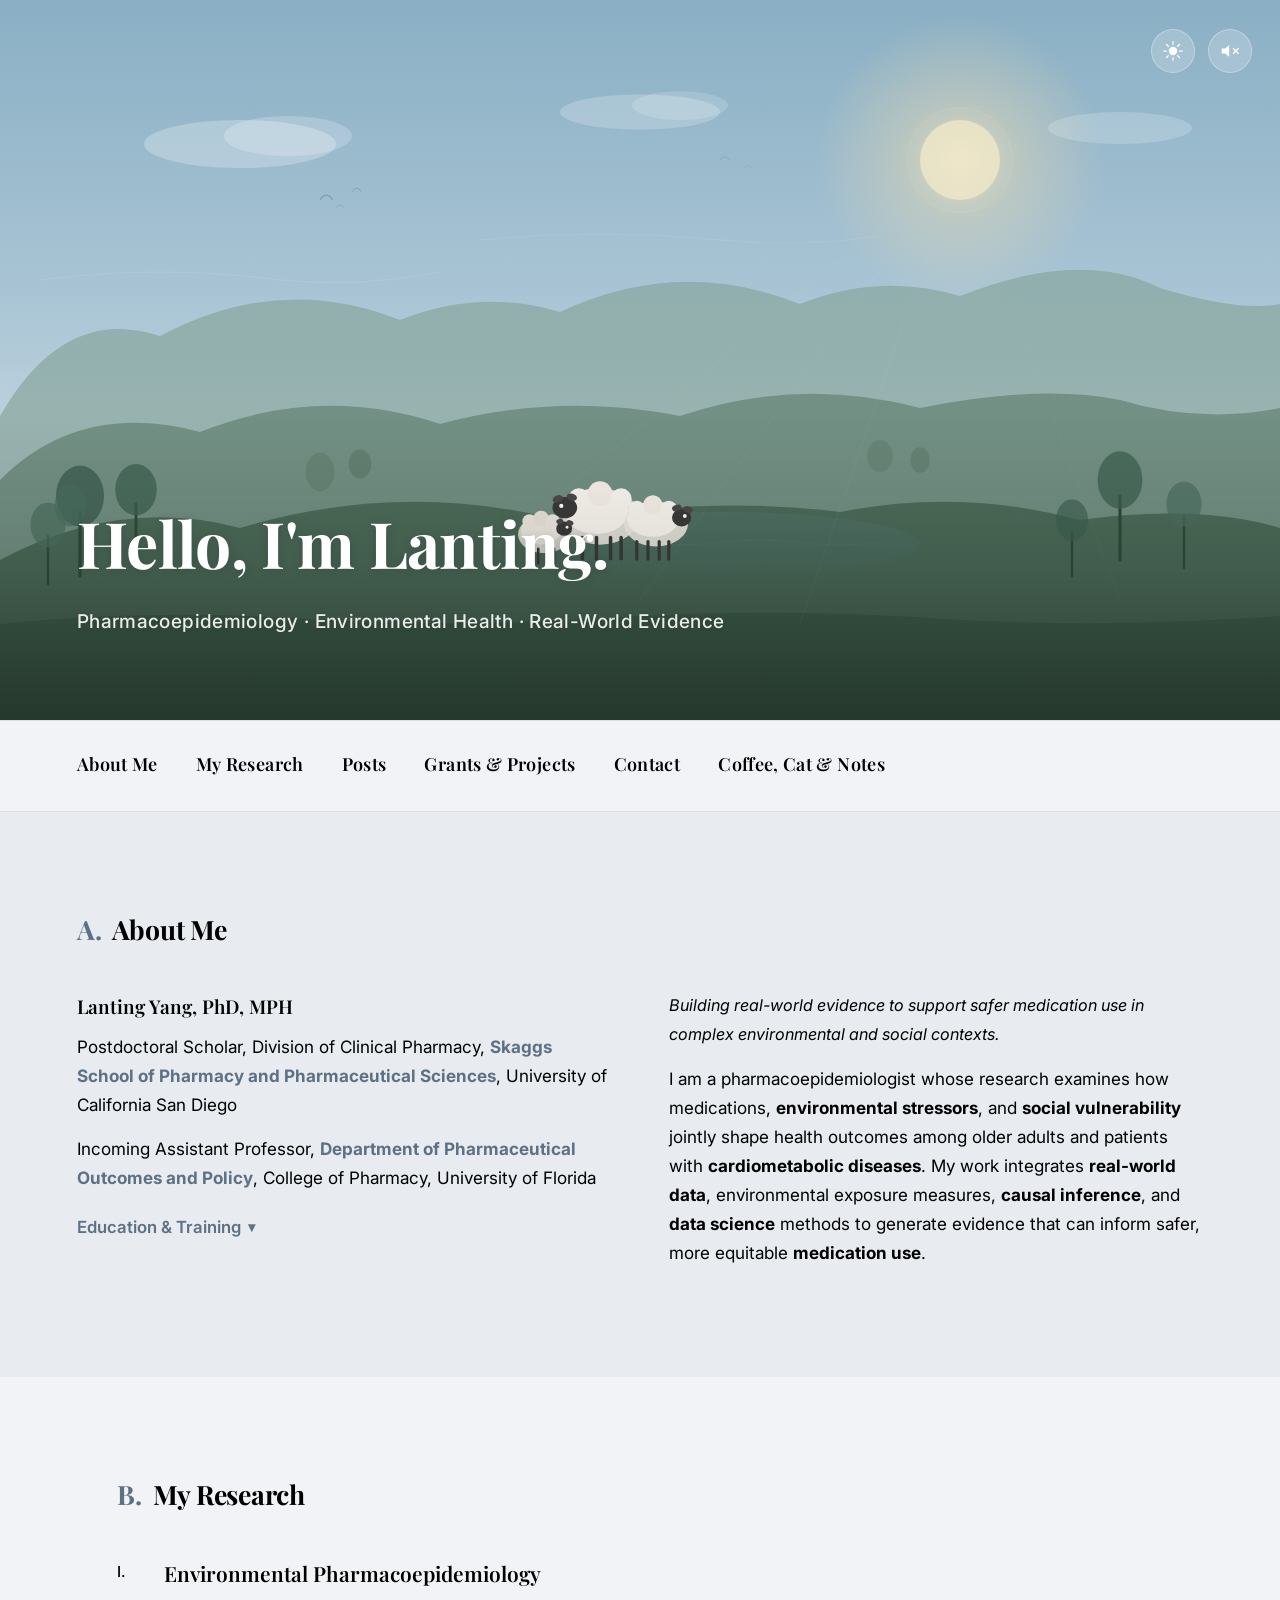
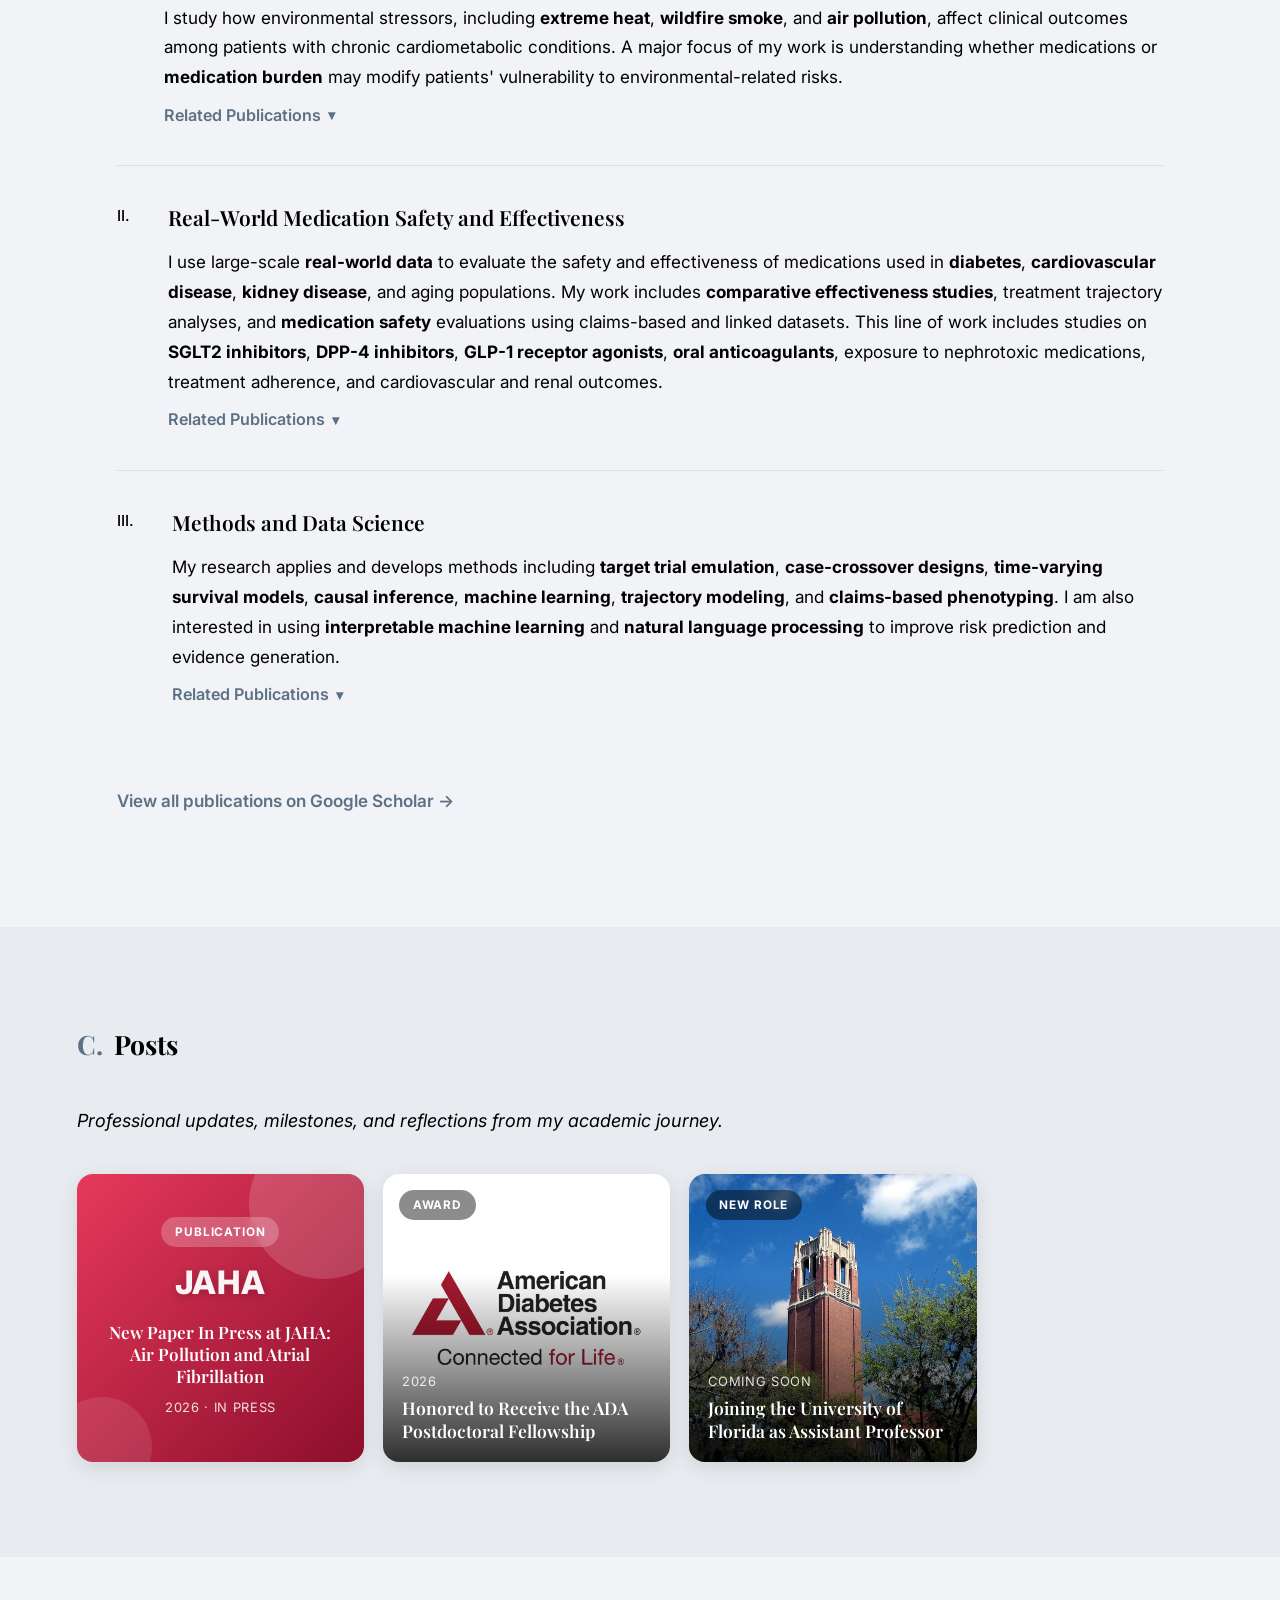
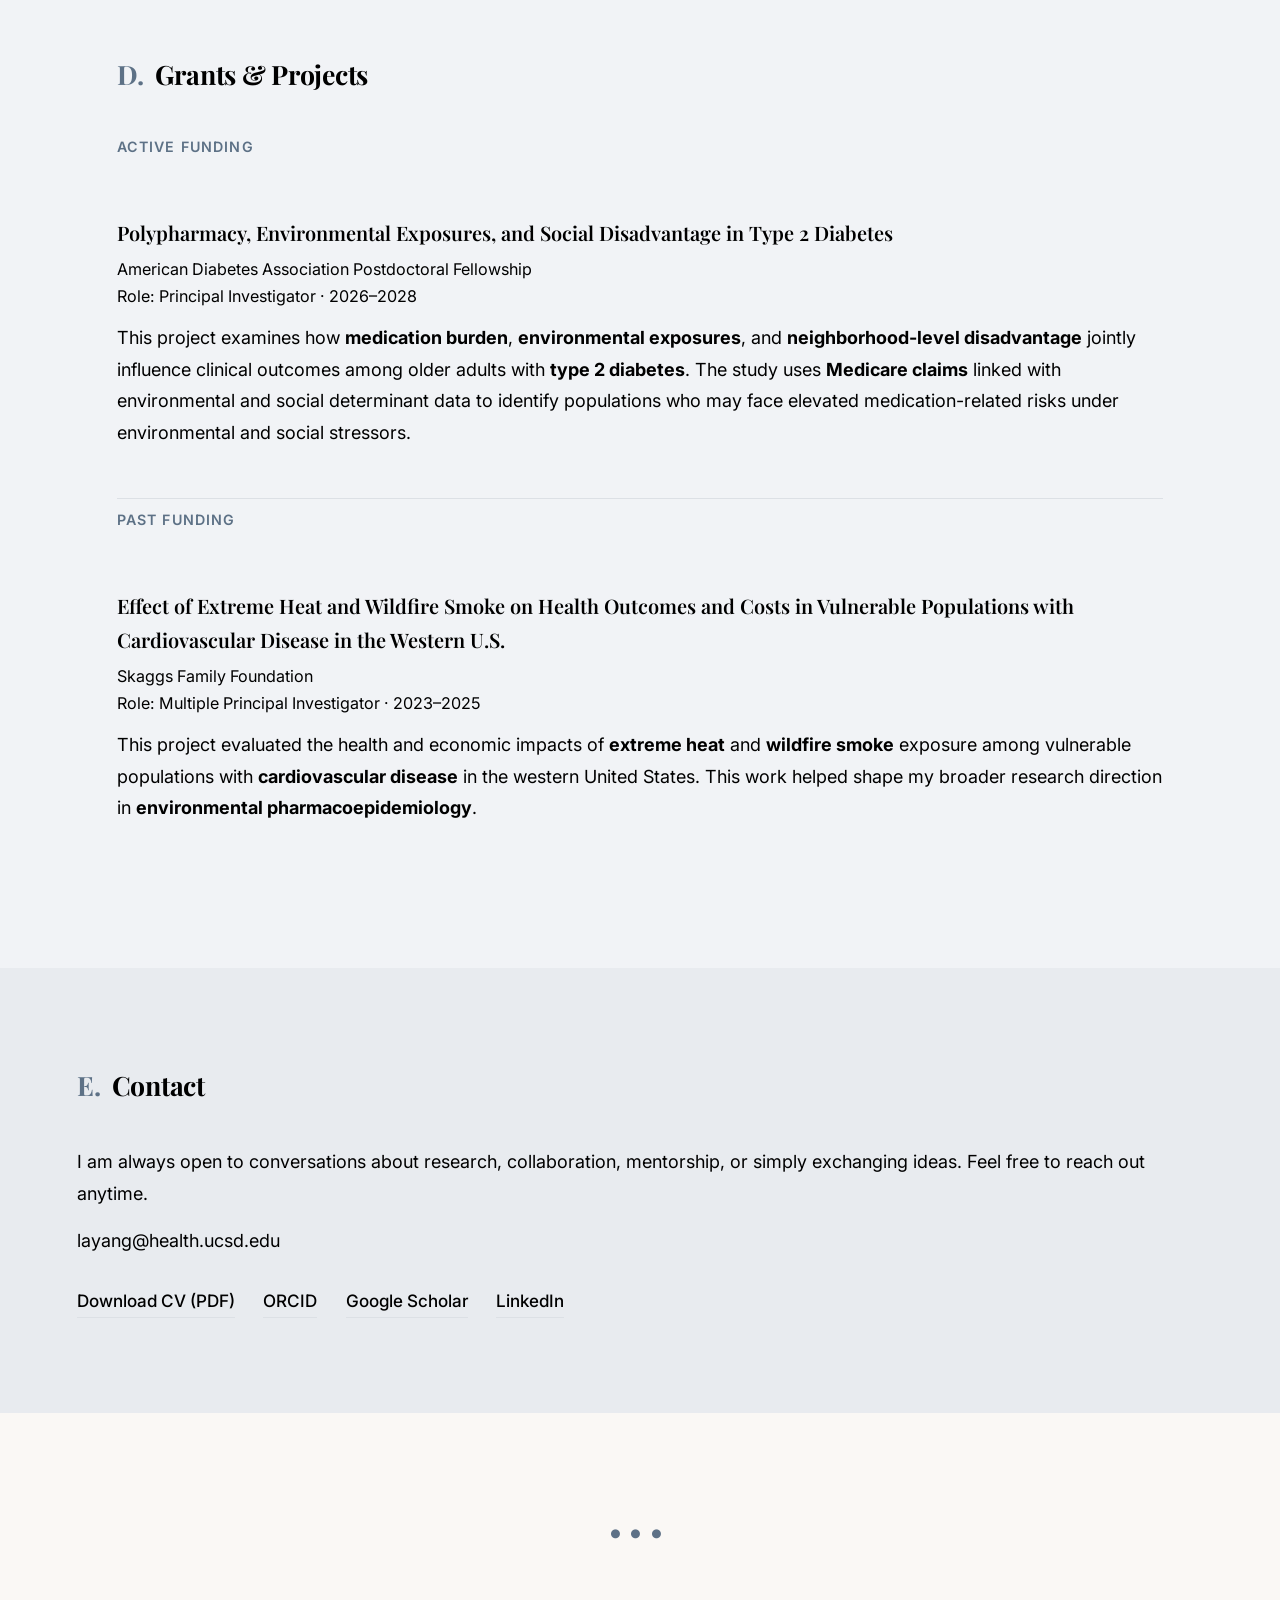
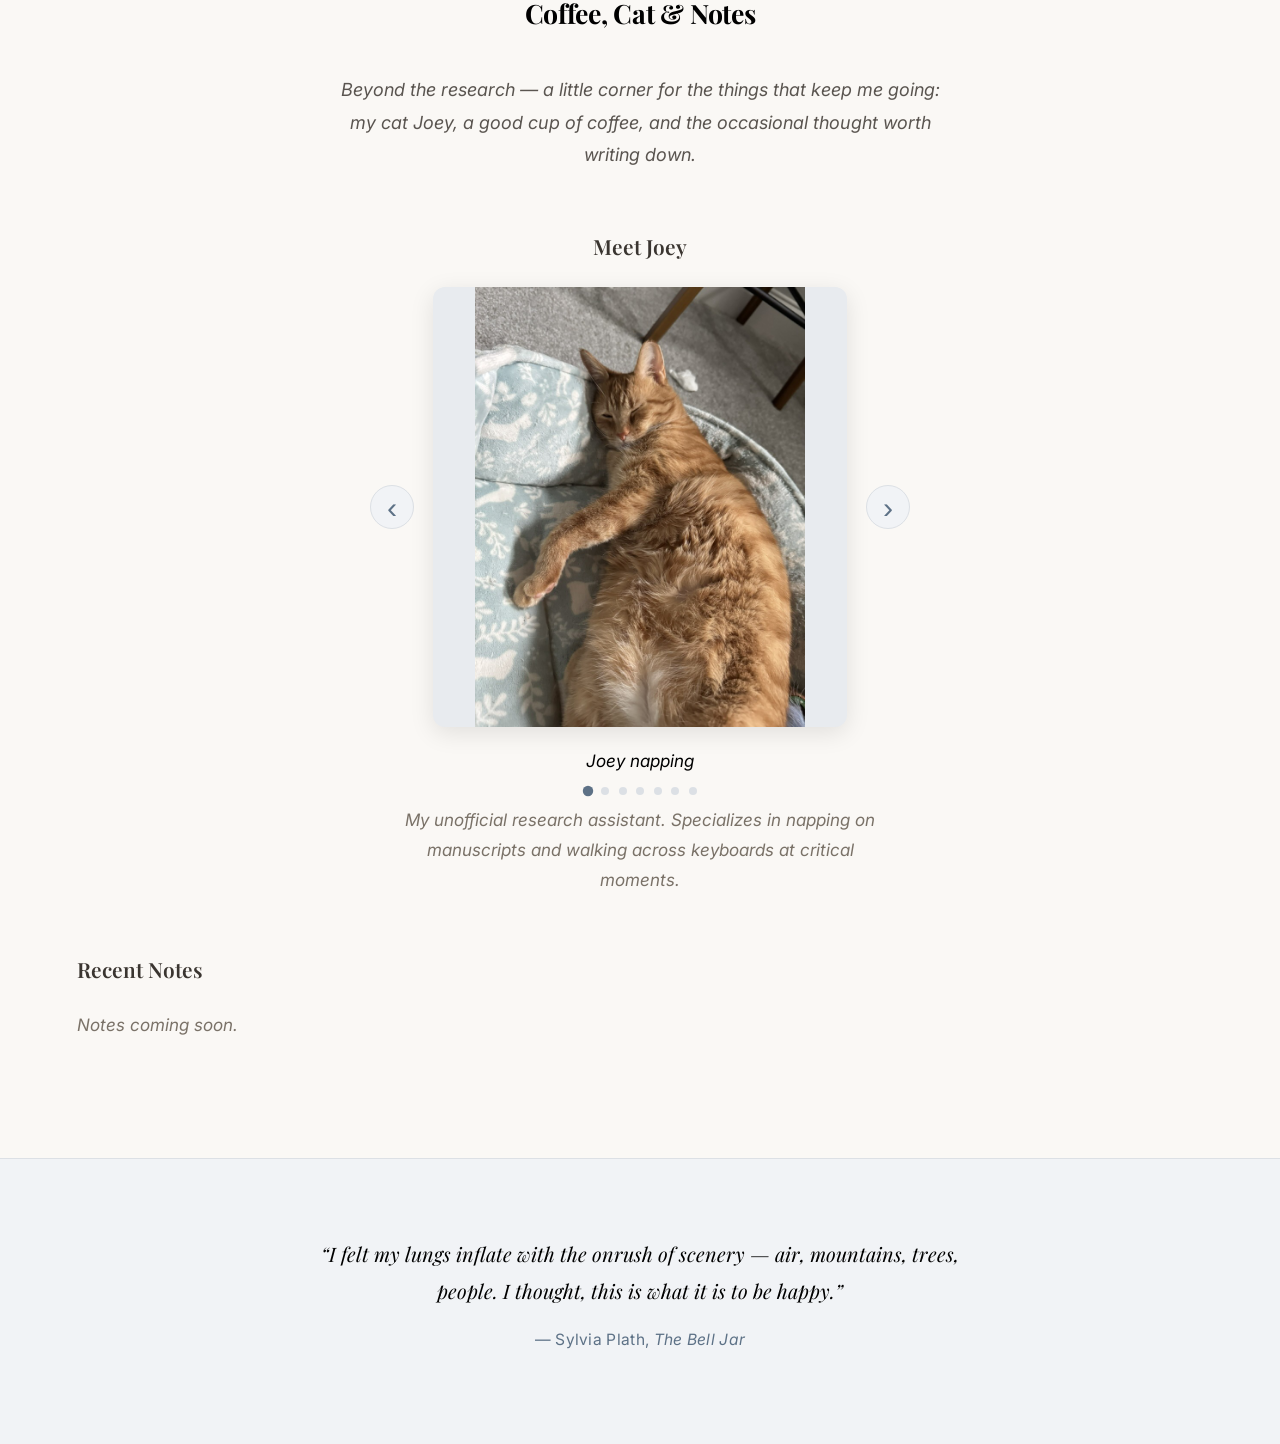
==== commit b9a5c410: "Add 404 page, faster first paint, Scholar link, image perf, trimmed fonts - Reveal page on DOMConten" ====
--- a/index.html
+++ b/index.html
@@ -23,7 +23,7 @@
 
   <link rel="preconnect" href="https://fonts.googleapis.com">
   <link rel="preconnect" href="https://fonts.gstatic.com" crossorigin>
-  <link href="https://fonts.googleapis.com/css2?family=Inter:wght@400;500;600;700;800&family=Playfair+Display:wght@400;500;600;700;800&display=swap" rel="stylesheet">
+  <link href="https://fonts.googleapis.com/css2?family=Inter:wght@400;500;600;700;800&family=Playfair+Display:wght@400;600;700&display=swap" rel="stylesheet">
   <link rel="icon" type="image/svg+xml" href="images/favicon.svg">
   <link rel="stylesheet" href="style.css">
 
@@ -419,6 +419,7 @@
           </div>
         </div>
       </div>
+      <p class="pub-all-link"><a href="https://scholar.google.com/citations?user=HPTHeRQAAAAJ&hl=en&oi=ao" target="_blank" rel="noopener">View all publications on Google Scholar &rarr;</a></p>
     </div>
   </section>
 
@@ -480,7 +481,7 @@
       <div class="joey-carousel">
         <button class="joey-arrow joey-arrow-prev" id="joeyPrev" aria-label="Previous photo">&#8249;</button>
         <div class="joey-frame" id="joeyFrame">
-          <img id="joeyCurrent" src="" alt="">
+          <img id="joeyCurrent" src="" alt="" decoding="async">
         </div>
         <button class="joey-arrow joey-arrow-next" id="joeyNext" aria-label="Next photo">&#8250;</button>
       </div>
@@ -523,7 +524,7 @@
   <div class="lightbox" id="lightbox" aria-hidden="true">
     <button class="lightbox-close" id="lightboxClose" aria-label="Close">&times;</button>
     <button class="lightbox-nav lightbox-prev" id="lightboxPrev" aria-label="Previous photo">&#8249;</button>
-    <img class="lightbox-img" id="lightboxImg" src="" alt="">
+    <img class="lightbox-img" id="lightboxImg" src="" alt="" decoding="async">
     <button class="lightbox-nav lightbox-next" id="lightboxNext" aria-label="Next photo">&#8250;</button>
     <div class="lightbox-caption" id="lightboxCaption"></div>
   </div>
@@ -609,10 +610,15 @@
       }
     });
 
-    // Page loading animation
-    window.addEventListener('load', () => {
-      document.body.classList.remove('loading');
-    });
+    // Reveal the page as soon as the DOM is ready (don't wait on all images);
+    // safety fallback in case something delays DOMContentLoaded.
+    function revealPage() { document.body.classList.remove('loading'); }
+    if (document.readyState === 'loading') {
+      document.addEventListener('DOMContentLoaded', revealPage);
+    } else {
+      revealPage();
+    }
+    setTimeout(revealPage, 1500);
 
     // Scroll-to-top button
     const scrollTopBtn = document.getElementById('scrollTop');
@@ -973,7 +979,7 @@
     function openPost(i) {
       const p = posts[i];
       const cover = p.image
-        ? `<img class="post-modal-cover" src="${p.image}" alt="${p.title}">`
+        ? `<img class="post-modal-cover" src="${p.image}" alt="${p.title}" decoding="async">`
         : `<div class="post-modal-cover-branded" style="background:${gradient(p)}"><span class="pt-blob pt-blob-1"></span><span class="pt-blob pt-blob-2"></span><span class="pt-emblem">${p.emblem || ''}</span></div>`;
       postModalContent.innerHTML = cover +
         `<div class="post-modal-body">${p.tag ? `<span class="post-tag post-tag-modal">${p.tag}</span>` : ''}<div class="pm-date">${p.date}</div><h3>${p.title}</h3>${p.body}</div>`;
@@ -992,7 +998,7 @@
         tile.setAttribute('role', 'button');
         tile.setAttribute('tabindex', '0');
         if (p.image) {
-          tile.innerHTML = `<img src="${p.image}" alt="${p.title}" loading="lazy">
+          tile.innerHTML = `<img src="${p.image}" alt="${p.title}" loading="lazy" decoding="async">
             ${p.tag ? `<span class="post-tag post-tag-float">${p.tag}</span>` : ''}
             <div class="post-tile-overlay"><span class="pt-date">${p.date}</span><span class="pt-title">${p.title}</span></div>`;
         } else {
--- a/style.css
+++ b/style.css
@@ -610,6 +610,23 @@
 }
 
 .pub-doi:hover {
+  border-bottom-color: var(--accent);
+}
+
+/* View-all-publications link under Research */
+.pub-all-link {
+  margin-top: 2.2rem;
+  font-size: 0.9rem;
+  font-weight: 600;
+}
+
+.pub-all-link a {
+  color: var(--accent);
+  border-bottom: 1px solid transparent;
+  transition: border-color 0.2s ease;
+}
+
+.pub-all-link a:hover {
   border-bottom-color: var(--accent);
 }
 
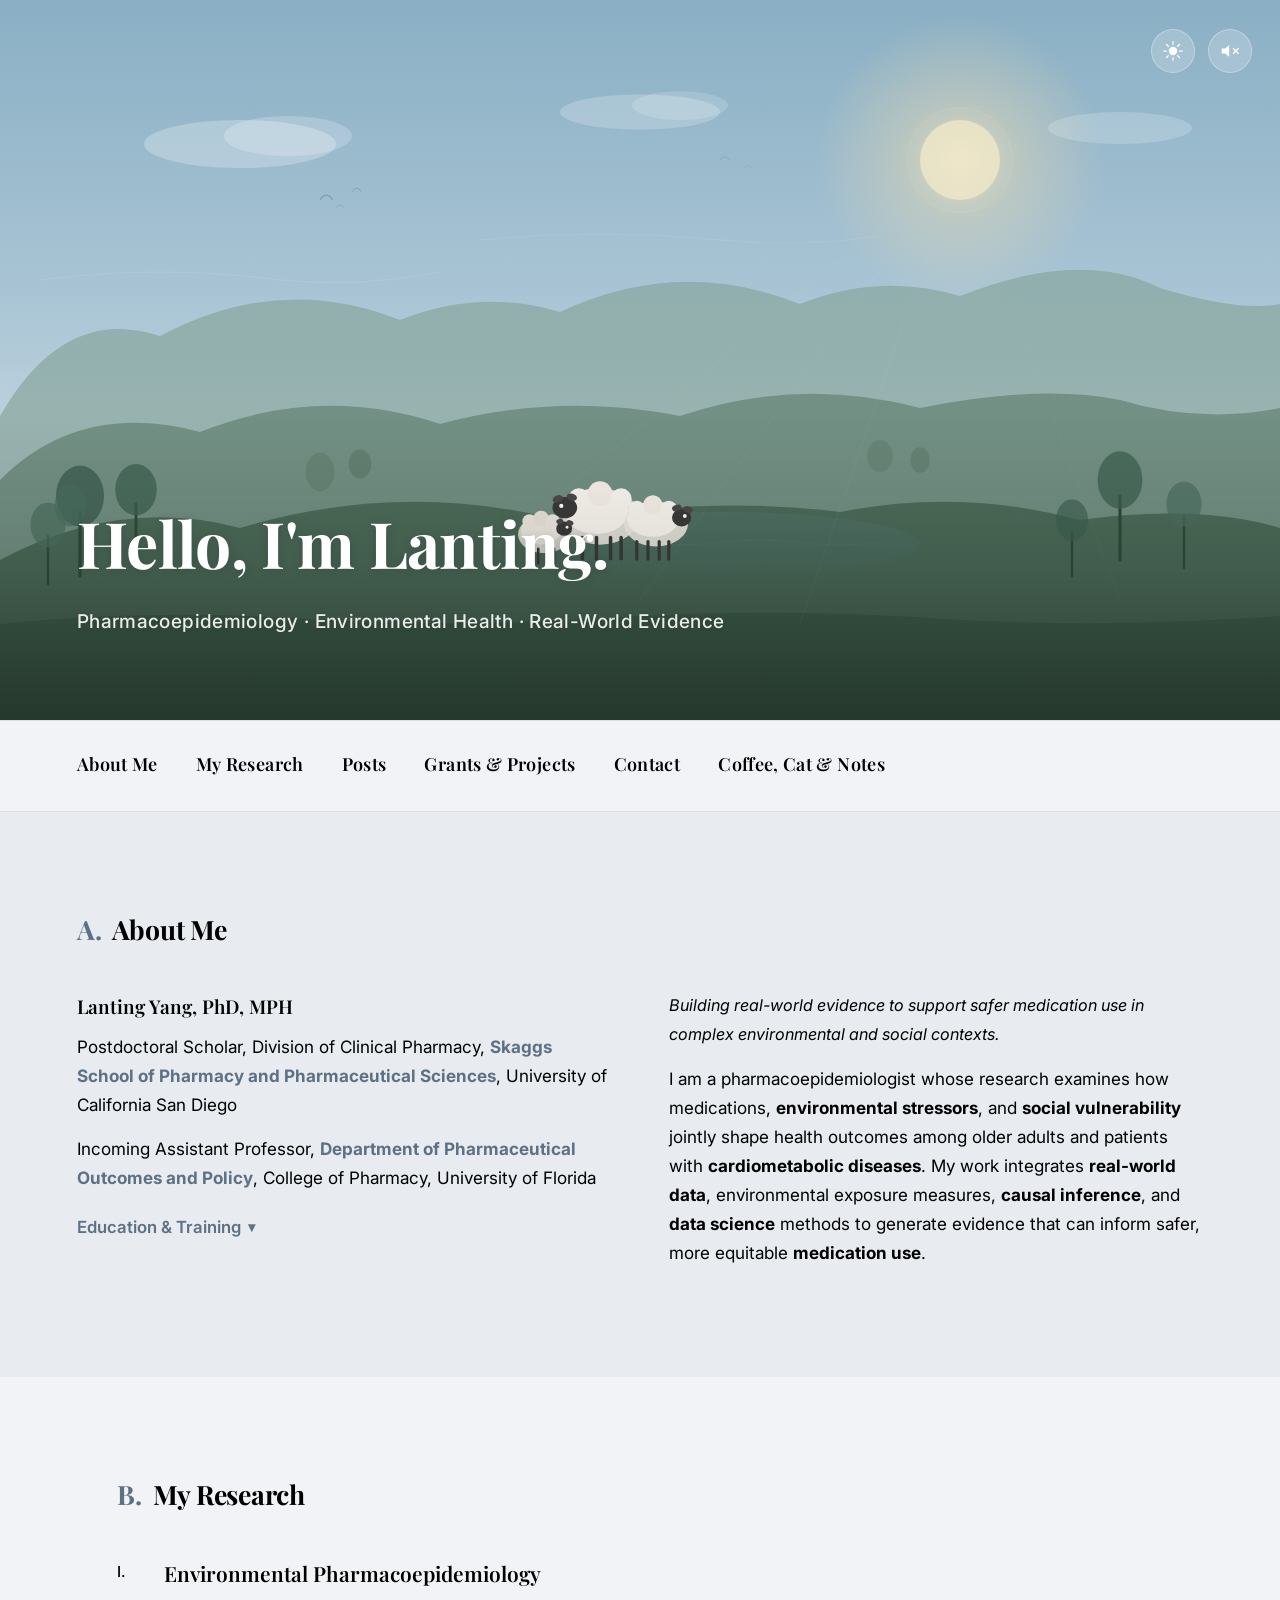
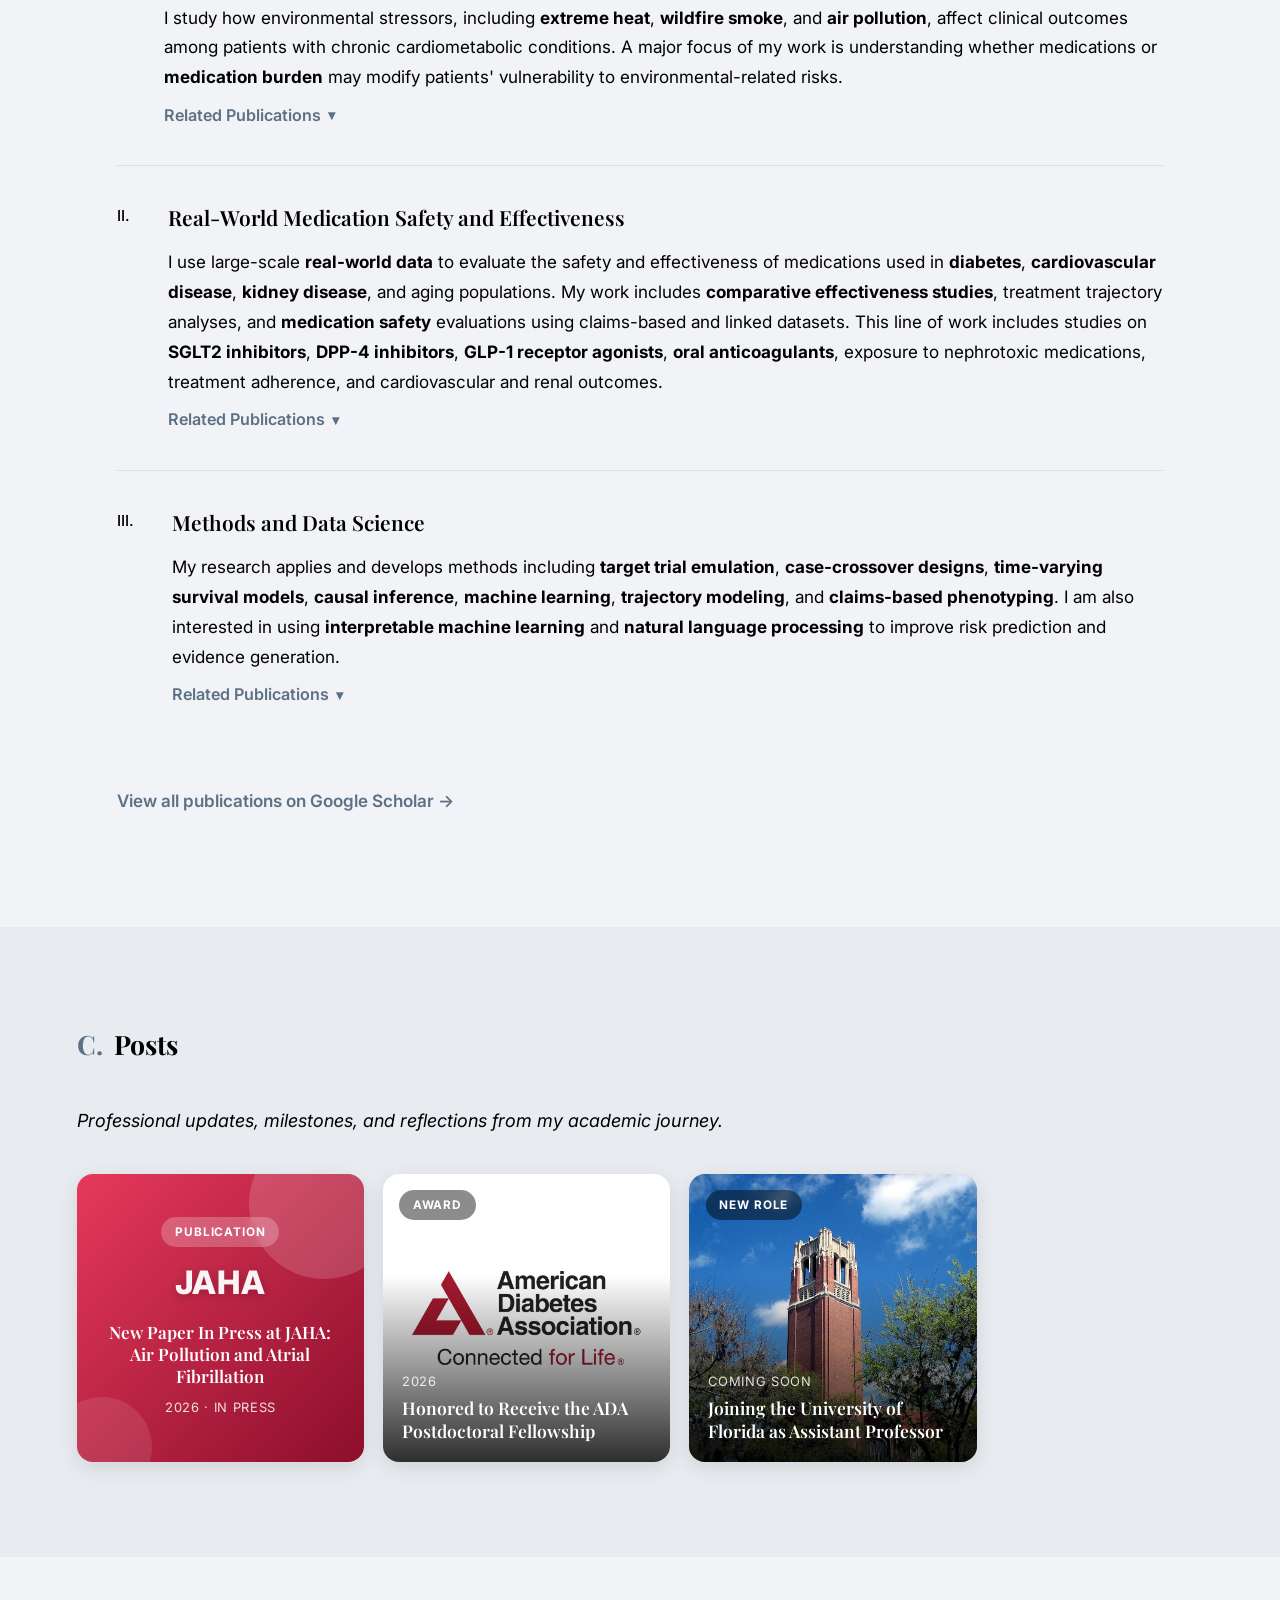
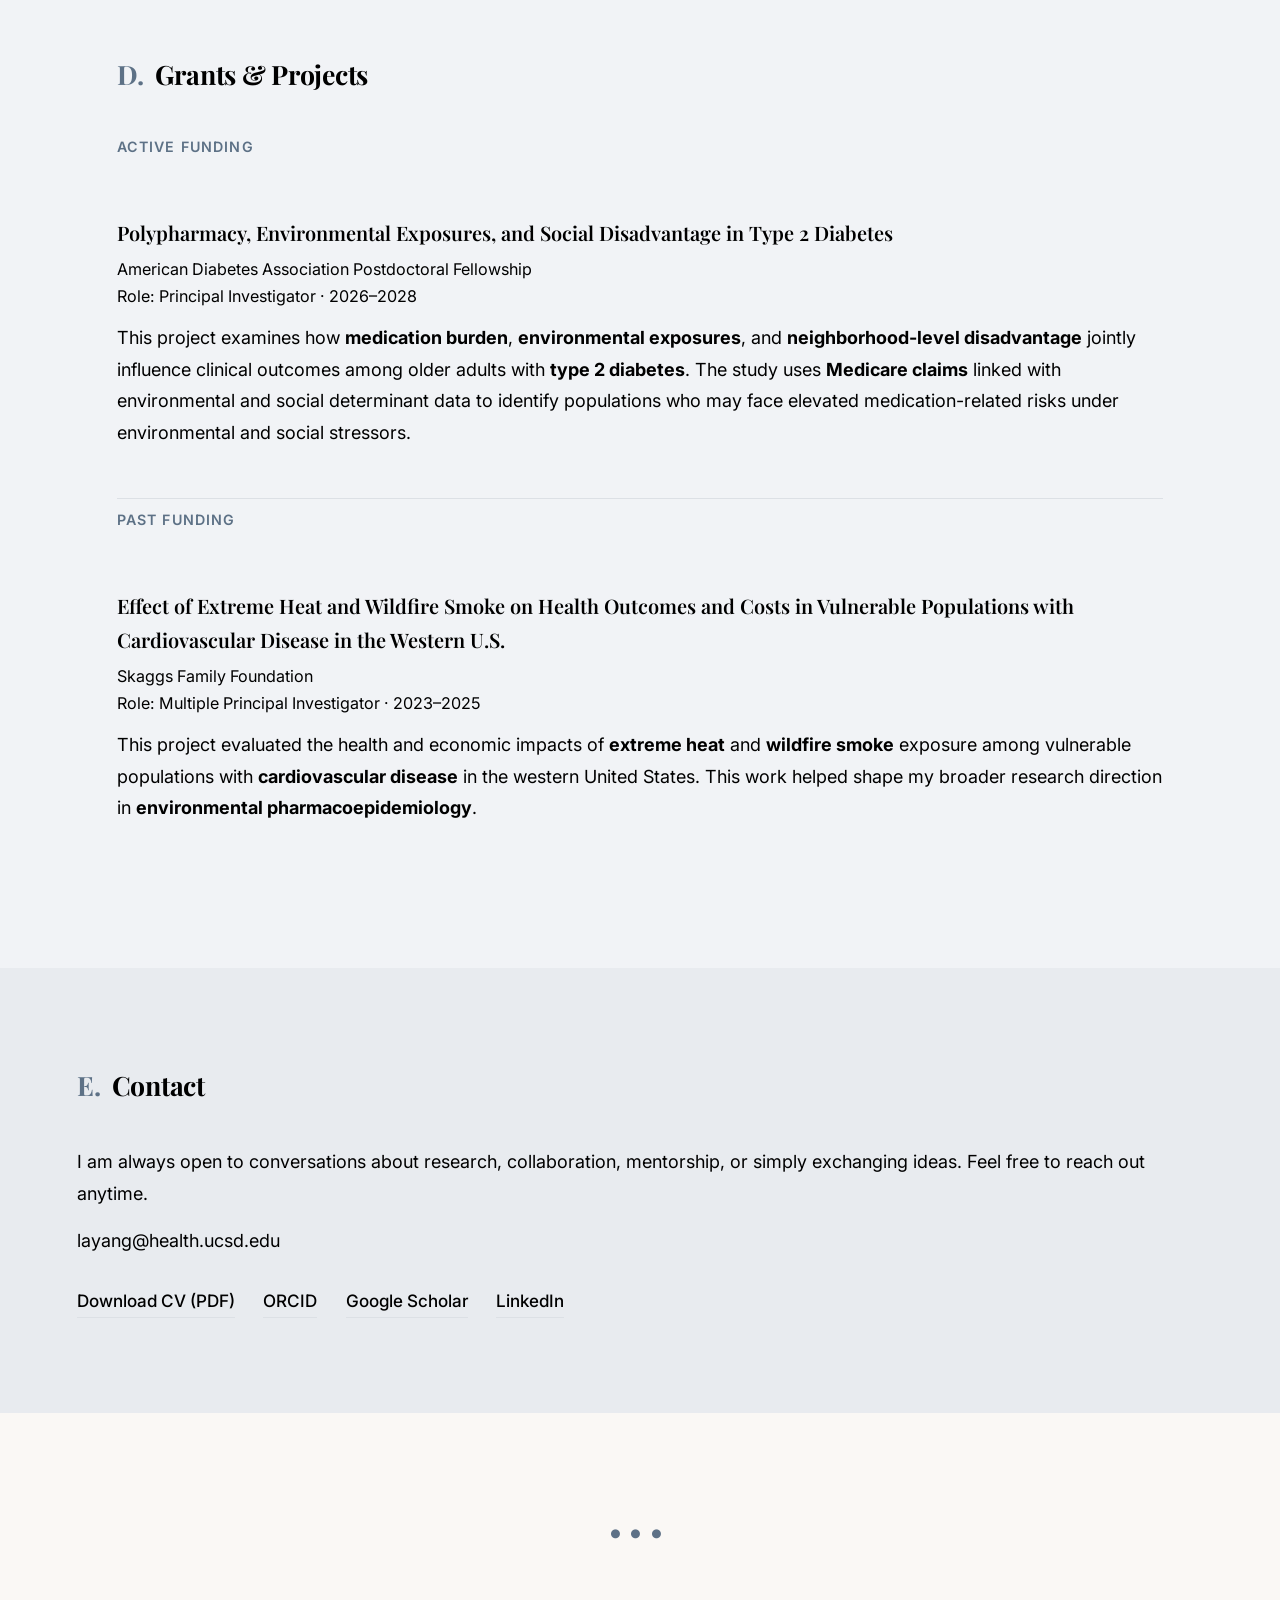
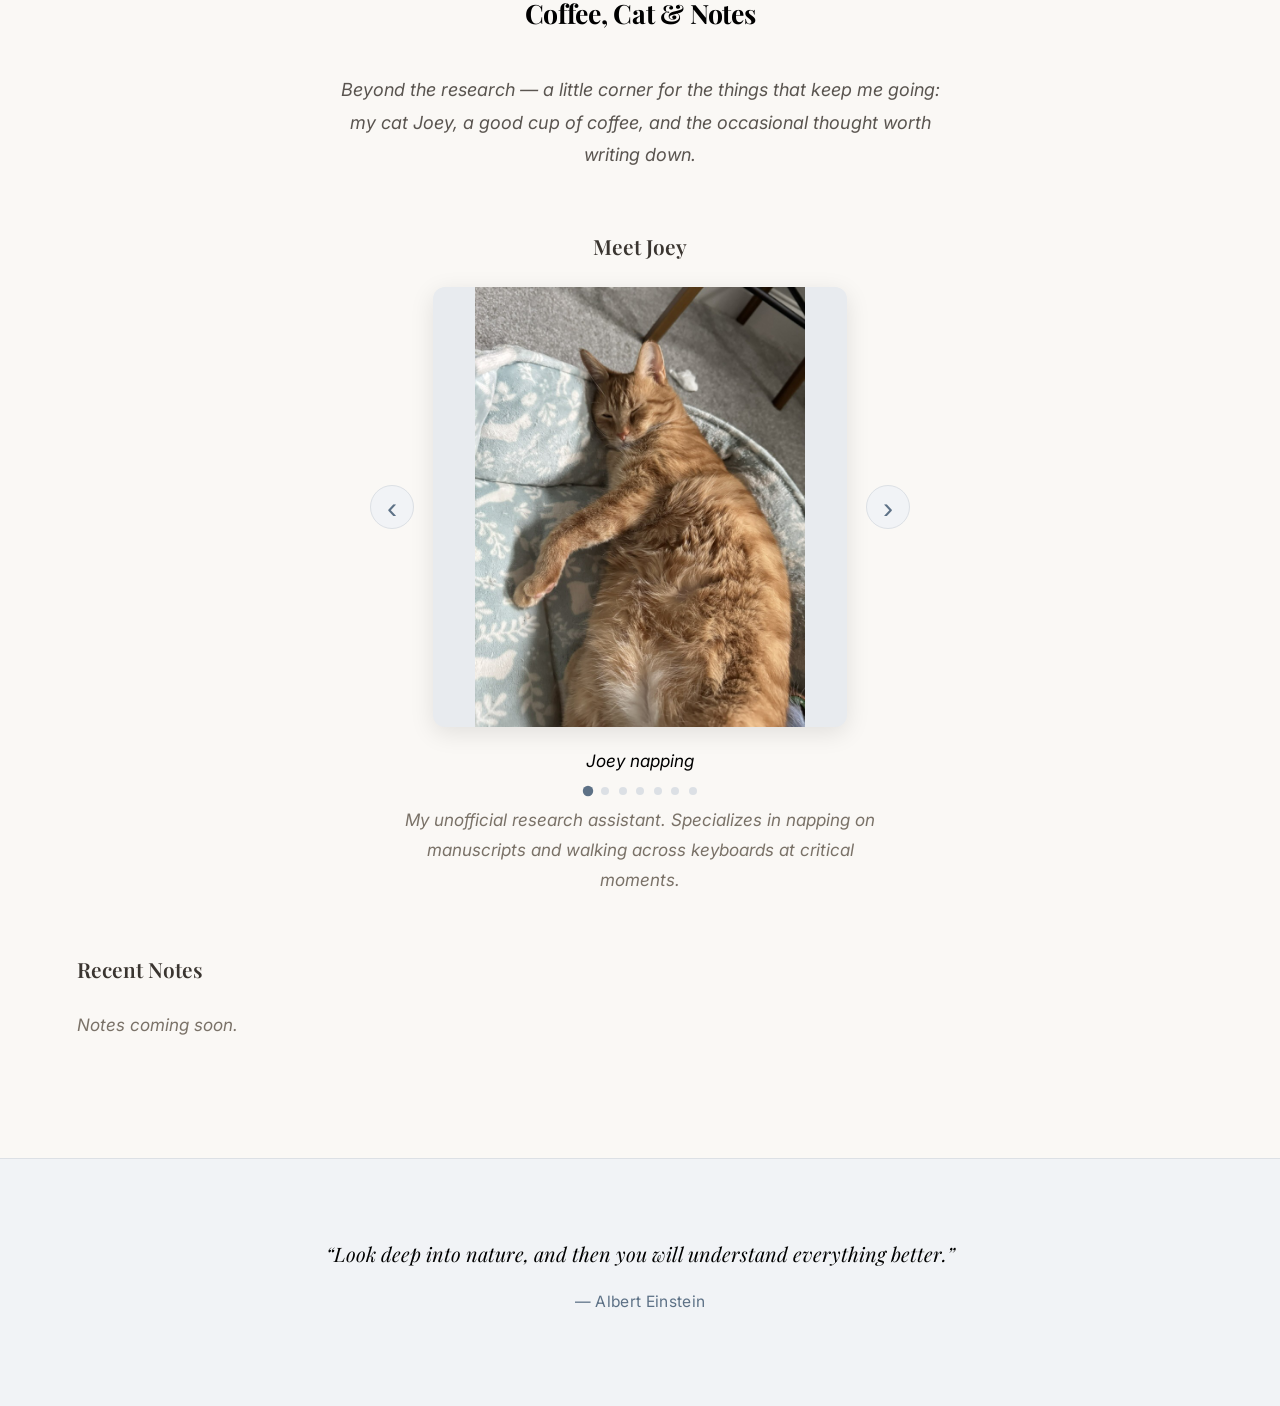
==== commit 94241c59: "Fix sheep: animate translate/rotate (not transform) to preserve scale, position & click area - Walk/" ====
--- a/index.html
+++ b/index.html
@@ -1035,20 +1035,21 @@
     const heroArea = document.querySelector('.header-hero');
     const svg = document.querySelector('.hero-visual');
     if (heroArea && svg && !prefersReducedMotion) {
+      // Parallax should not touch the sheep (they have their own animation/hit area).
+      const notSheep = (el) => !el.closest('.sheep');
+      const trees = Array.from(svg.querySelectorAll('ellipse, line')).filter(notSheep);
+      const circles = Array.from(svg.querySelectorAll('circle')).filter(notSheep);
+      const parallaxEls = [...trees, ...circles];
+
       heroArea.addEventListener('mousemove', (e) => {
         const rect = heroArea.getBoundingClientRect();
         const x = (e.clientX - rect.left) / rect.width - 0.5;
         const y = (e.clientY - rect.top) / rect.height - 0.5;
 
-        // Parallax layers
-        const trees = svg.querySelectorAll('ellipse, line');
         trees.forEach((el, i) => {
           const depth = (i % 3 + 1) * 0.8;
           el.style.transform = `translate(${x * depth}px, ${y * depth * 0.5}px)`;
         });
-
-        // Sun follows cursor gently
-        const circles = svg.querySelectorAll('circle');
         circles.forEach((el, i) => {
           const depth = (i % 2 + 1) * 1.2;
           el.style.transform = `translate(${x * depth}px, ${y * depth * 0.5}px)`;
@@ -1056,14 +1057,14 @@
       });
 
       heroArea.addEventListener('mouseleave', () => {
-        svg.querySelectorAll('ellipse, line, circle').forEach(el => {
+        parallaxEls.forEach(el => {
           el.style.transform = 'translate(0, 0)';
           el.style.transition = 'transform 0.5s ease';
         });
       });
 
       heroArea.addEventListener('mouseenter', () => {
-        svg.querySelectorAll('ellipse, line, circle').forEach(el => {
+        parallaxEls.forEach(el => {
           el.style.transition = 'transform 0.1s ease';
         });
       });
--- a/style.css
+++ b/style.css
@@ -1560,6 +1560,10 @@
 .sheep {
   animation-timing-function: ease-in-out;
   animation-iteration-count: infinite;
+  /* Animate translate (not transform) so the positioning
+     transform="...scale()..." attribute on each sheep is preserved.
+     No transform-origin here: it would also re-pivot that scale and
+     move the sheep off the hillside. */
 }
 
 .sheep-1 {
@@ -1575,24 +1579,24 @@
 }
 
 @keyframes sheepWalk1 {
-  0%, 100% { transform: translateX(0); }
-  25% { transform: translateX(30px); }
-  50% { transform: translateX(15px) translateY(-3px); }
-  75% { transform: translateX(-10px); }
+  0%, 100% { translate: 0 0; }
+  25% { translate: 30px 0; }
+  50% { translate: 15px -3px; }
+  75% { translate: -10px 0; }
 }
 
 @keyframes sheepWalk2 {
-  0%, 100% { transform: translateX(0); }
-  30% { transform: translateX(-25px) translateY(2px); }
-  60% { transform: translateX(-40px); }
-  80% { transform: translateX(-15px) translateY(-2px); }
+  0%, 100% { translate: 0 0; }
+  30% { translate: -25px 2px; }
+  60% { translate: -40px 0; }
+  80% { translate: -15px -2px; }
 }
 
 @keyframes sheepWalk3 {
-  0%, 100% { transform: translateX(0) translateY(0); }
-  20% { transform: translateX(15px) translateY(-2px); }
-  50% { transform: translateX(35px); }
-  70% { transform: translateX(20px) translateY(2px); }
+  0%, 100% { translate: 0 0; }
+  20% { translate: 15px -2px; }
+  50% { translate: 35px 0; }
+  70% { translate: 20px 2px; }
 }
 
 /* Sheep click effects */
@@ -1601,12 +1605,12 @@
 }
 
 @keyframes sheepBounce {
-  0% { transform: translateY(0); }
-  20% { transform: translateY(-25px) rotate(-5deg); }
-  40% { transform: translateY(-35px) rotate(3deg); }
-  60% { transform: translateY(-15px) rotate(-2deg); }
-  80% { transform: translateY(-5px); }
-  100% { transform: translateY(0); }
+  0% { translate: 0 0; }
+  20% { translate: -3px -25px; }
+  40% { translate: 2px -35px; }
+  60% { translate: -2px -15px; }
+  80% { translate: 0 -5px; }
+  100% { translate: 0 0; }
 }
 
 .sheep-party {
@@ -1614,10 +1618,10 @@
 }
 
 @keyframes sheepDance {
-  0%, 100% { transform: translateY(0) rotate(0deg); }
-  25% { transform: translateY(-15px) rotate(8deg); }
-  50% { transform: translateY(0) rotate(0deg); }
-  75% { transform: translateY(-15px) rotate(-8deg); }
+  0%, 100% { translate: 0 0; }
+  25% { translate: 7px -15px; }
+  50% { translate: 0 0; }
+  75% { translate: -7px -15px; }
 }
 
 .sheep-bubble {
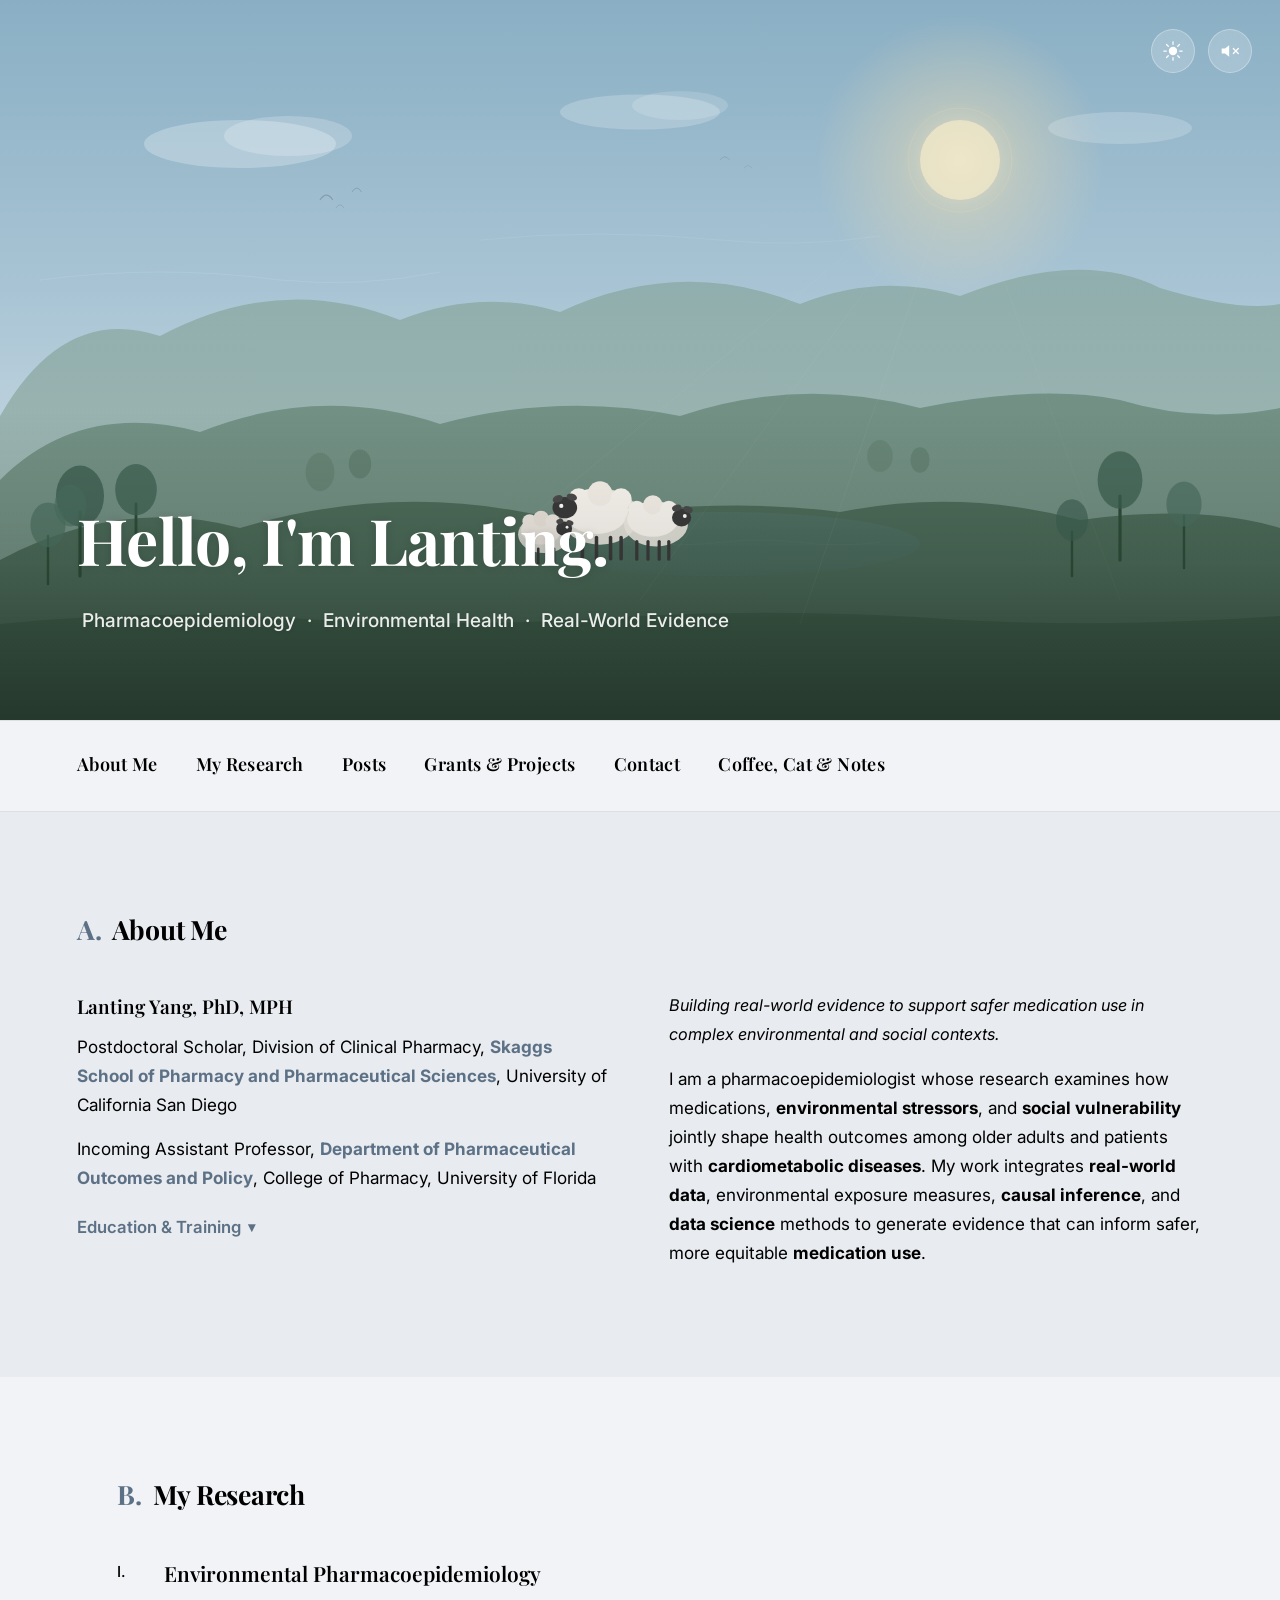
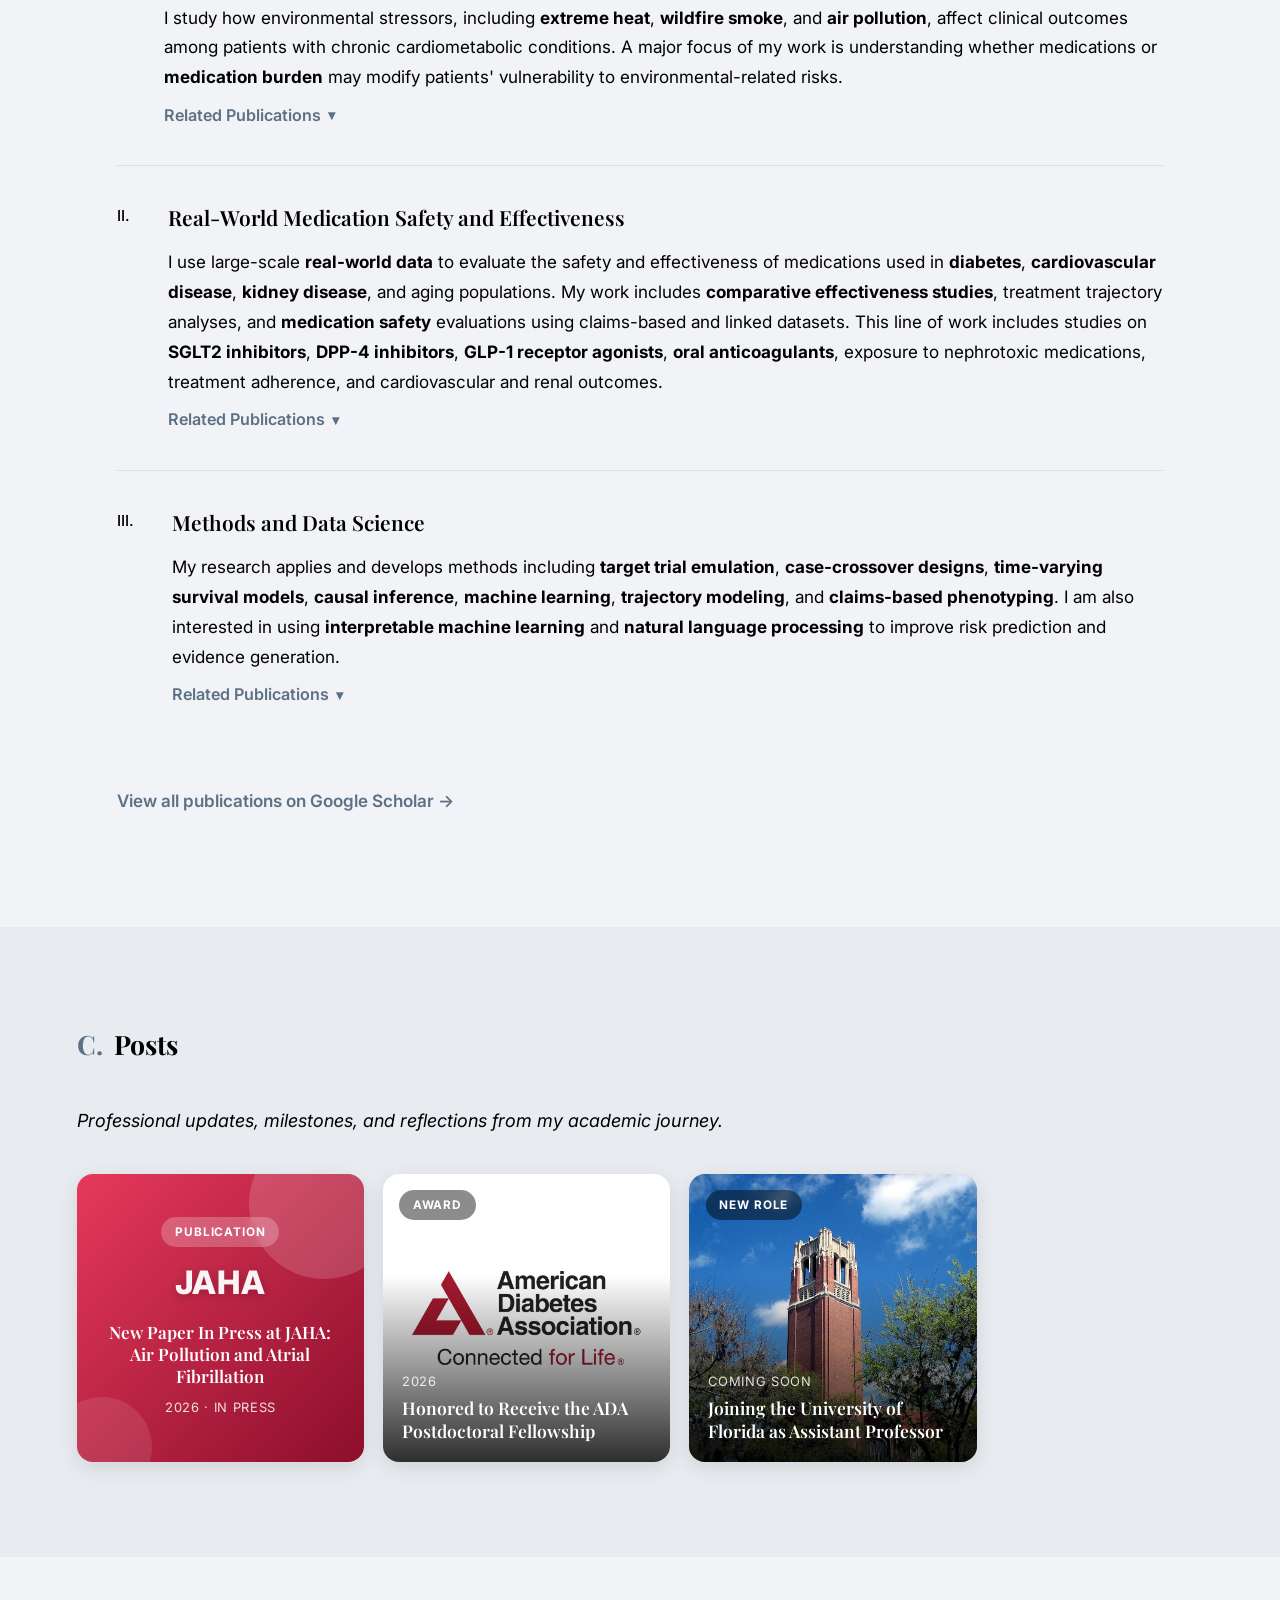
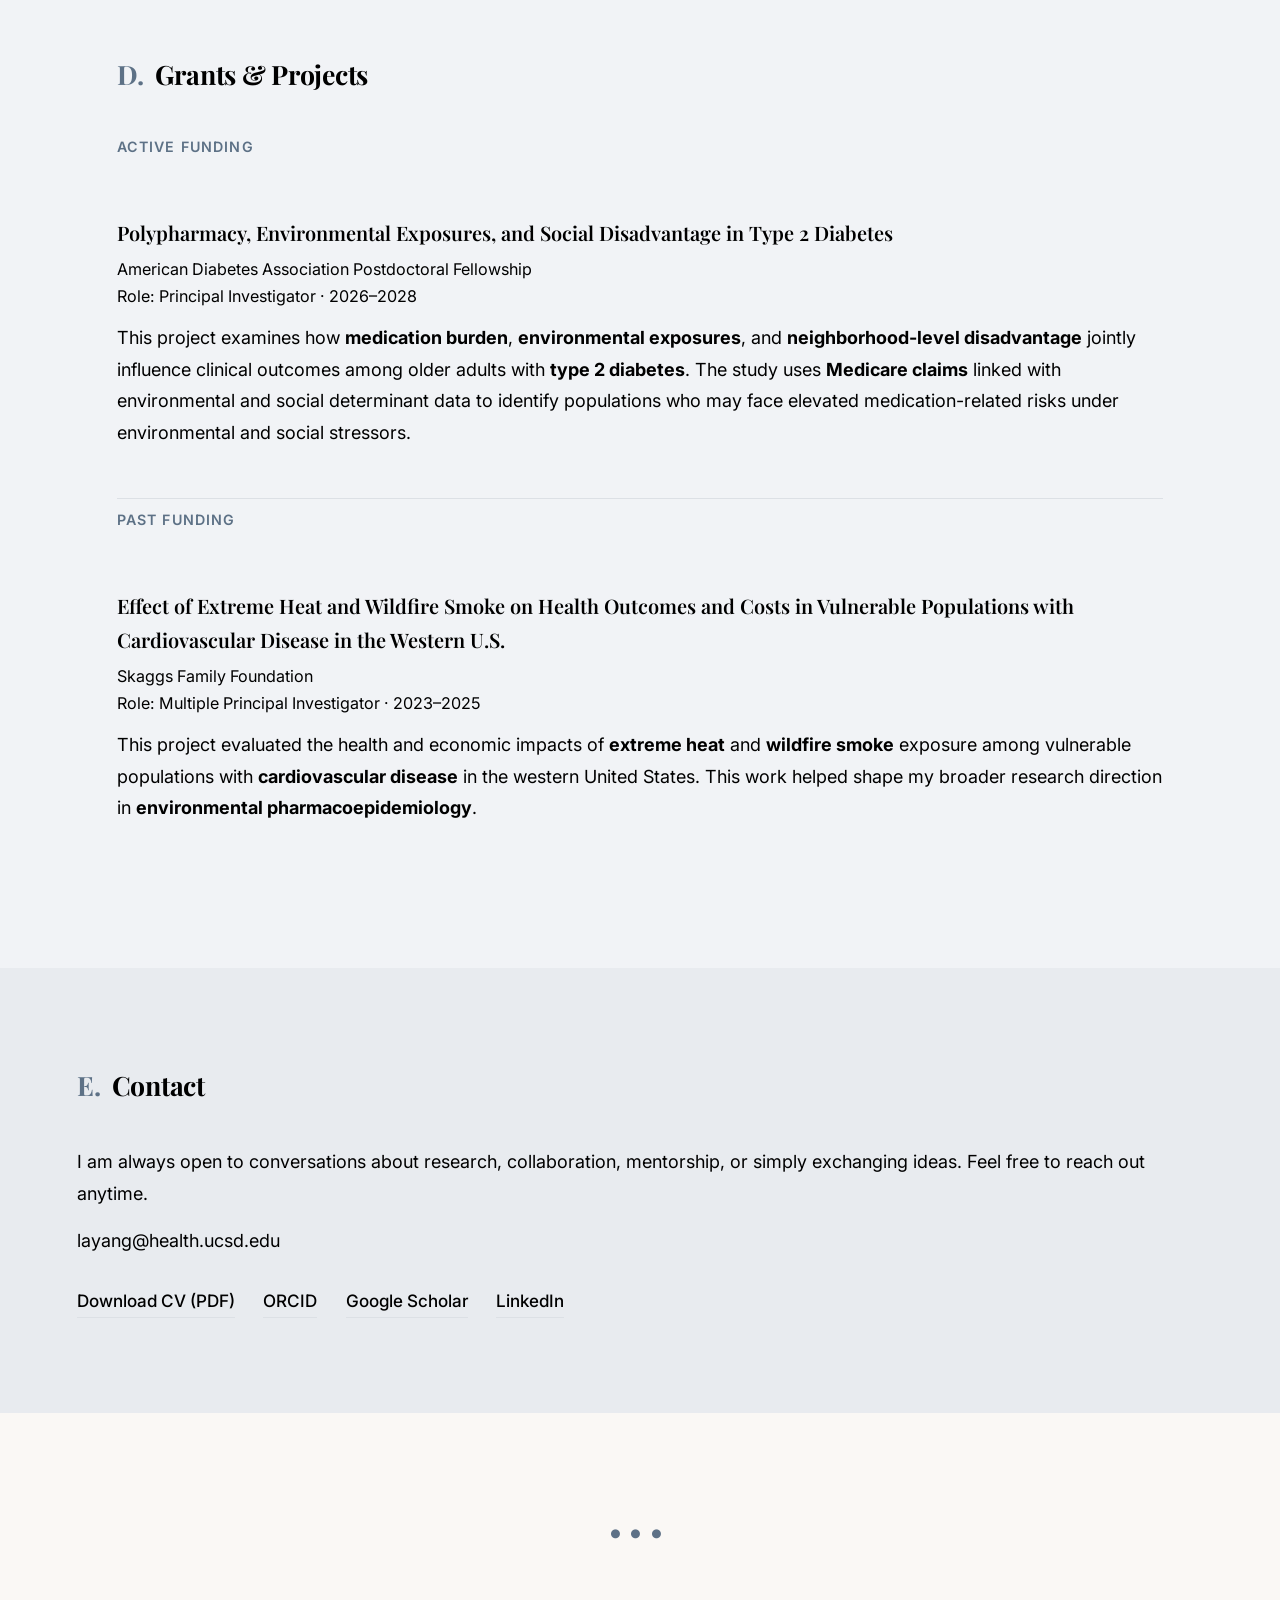
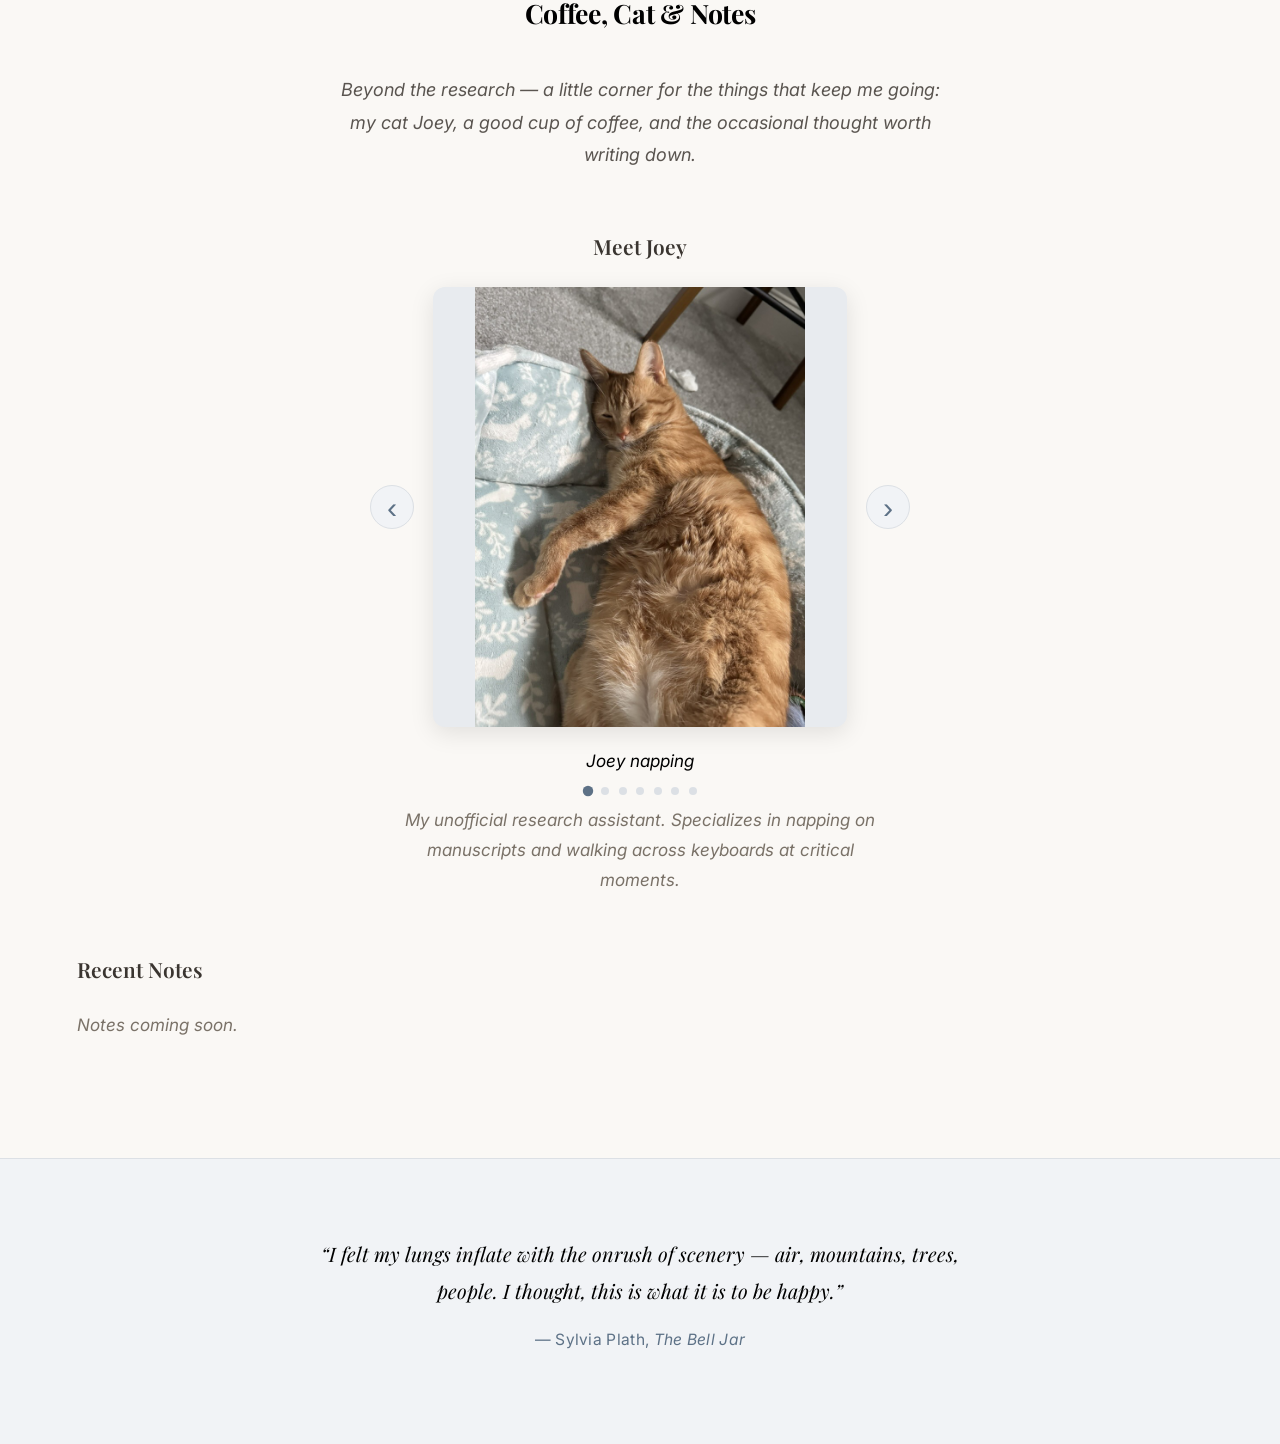
==== commit c8bc1dff: "Add glossary popovers for tagline keywords - Pharmacoepidemiology / Environmental Health / Real-Worl" ====
--- a/index.html
+++ b/index.html
@@ -205,7 +205,7 @@
       </svg>
       <div class="hero-overlay">
         <h1 class="hero-name">Hello, I'm Lanting.</h1>
-        <p class="hero-tagline">Pharmacoepidemiology &middot; Environmental Health &middot; Real-World Evidence</p>
+        <p class="hero-tagline"><button class="term" type="button" data-term="pharmacoepidemiology">Pharmacoepidemiology</button> &middot; <button class="term" type="button" data-term="environmental-health">Environmental Health</button> &middot; <button class="term" type="button" data-term="real-world-evidence">Real-World Evidence</button></p>
       </div>
       <button class="mode-toggle" id="modeToggle" aria-label="Toggle dark mode">
         <svg id="sunIcon" class="mode-svg" viewBox="0 0 24 24" fill="none" xmlns="http://www.w3.org/2000/svg">
@@ -529,6 +529,12 @@
     <div class="lightbox-caption" id="lightboxCaption"></div>
   </div>
 
+  <div class="term-popover" id="termPopover" role="dialog" aria-hidden="true">
+    <button class="term-popover-close" id="termPopoverClose" aria-label="Close">&times;</button>
+    <h4 class="term-popover-title" id="termPopoverTitle"></h4>
+    <p class="term-popover-text" id="termPopoverText"></p>
+  </div>
+
   <div class="post-modal" id="postModal" aria-hidden="true">
     <div class="post-modal-card" id="postModalCard">
       <button class="post-modal-close" id="postModalClose" aria-label="Close">&times;</button>
@@ -1018,6 +1024,73 @@
       });
     }
 
+    // Glossary popovers for the tagline keywords
+    const termDefs = {
+      'pharmacoepidemiology': {
+        title: 'Pharmacoepidemiology',
+        text: 'The study of how medications are used and what effects — both benefits and risks — they have across large, real-world populations.'
+      },
+      'environmental-health': {
+        title: 'Environmental Health',
+        text: 'How environmental conditions such as extreme heat, air pollution, and wildfire smoke affect human health and disease.'
+      },
+      'real-world-evidence': {
+        title: 'Real-World Evidence',
+        text: 'Evidence about how treatments work in everyday practice, drawn from real-world data such as insurance claims and electronic health records — not clinical trials alone.'
+      }
+    };
+
+    const termPopover = document.getElementById('termPopover');
+    const termPopoverTitle = document.getElementById('termPopoverTitle');
+    const termPopoverText = document.getElementById('termPopoverText');
+    let activeTerm = null;
+
+    function positionTermPopover(btn) {
+      const r = btn.getBoundingClientRect();
+      const pop = termPopover.getBoundingClientRect();
+      const margin = 8;
+      let left = r.left + r.width / 2 - pop.width / 2;
+      left = Math.max(margin, Math.min(left, window.innerWidth - pop.width - margin));
+      let top = r.top - pop.height - 10;
+      if (top < margin) top = r.bottom + 10;
+      termPopover.style.left = left + 'px';
+      termPopover.style.top = top + 'px';
+    }
+
+    function openTerm(btn) {
+      const d = termDefs[btn.dataset.term];
+      if (!d || !termPopover) return;
+      termPopoverTitle.textContent = d.title;
+      termPopoverText.textContent = d.text;
+      activeTerm = btn;
+      termPopover.classList.add('open');
+      termPopover.setAttribute('aria-hidden', 'false');
+      positionTermPopover(btn);
+    }
+
+    function closeTerm() {
+      if (!termPopover) return;
+      termPopover.classList.remove('open');
+      termPopover.setAttribute('aria-hidden', 'true');
+      activeTerm = null;
+    }
+
+    if (termPopover) {
+      document.querySelectorAll('.hero-tagline .term').forEach(btn => {
+        btn.addEventListener('click', (e) => {
+          e.stopPropagation();
+          if (activeTerm === btn) { closeTerm(); } else { openTerm(btn); }
+        });
+      });
+      document.getElementById('termPopoverClose').addEventListener('click', closeTerm);
+      document.addEventListener('click', (e) => {
+        if (activeTerm && !termPopover.contains(e.target) && !e.target.classList.contains('term')) closeTerm();
+      });
+      document.addEventListener('keydown', (e) => { if (e.key === 'Escape') closeTerm(); });
+      window.addEventListener('scroll', () => { if (activeTerm) closeTerm(); });
+      window.addEventListener('resize', () => { if (activeTerm) positionTermPopover(activeTerm); });
+    }
+
     // Keyboard accessibility for click-to-toggle elements
     document.querySelectorAll('.pub-item, .pub-toggle, .training-link, .joey-frame').forEach(el => {
       if (!el.hasAttribute('tabindex')) el.setAttribute('tabindex', '0');
--- a/style.css
+++ b/style.css
@@ -197,6 +197,81 @@
   color: rgba(255,255,255,0.9);
   letter-spacing: 0.02em;
   text-shadow: 0 1px 4px rgba(0,0,0,0.1);
+}
+
+/* Clickable glossary terms in the tagline */
+.hero-tagline .term {
+  font: inherit;
+  color: inherit;
+  background: none;
+  border: none;
+  padding: 0.08em 0.4em;
+  margin: 0 -0.12em;
+  border-radius: 7px;
+  cursor: pointer;
+  transition: background 0.2s ease, color 0.2s ease;
+  text-shadow: inherit;
+}
+
+.hero-tagline .term:hover,
+.hero-tagline .term:focus-visible {
+  background: rgba(255, 255, 255, 0.2);
+  color: #ffffff;
+  outline: none;
+}
+
+/* Glossary popover */
+.term-popover {
+  position: fixed;
+  z-index: 1100;
+  max-width: 300px;
+  padding: 1rem 1.1rem 1.1rem;
+  background: var(--bg);
+  color: var(--text);
+  border: 1px solid var(--border);
+  border-radius: 12px;
+  box-shadow: 0 16px 40px rgba(0, 0, 0, 0.28);
+  opacity: 0;
+  transform: translateY(6px);
+  pointer-events: none;
+  transition: opacity 0.2s ease, transform 0.2s ease;
+}
+
+.term-popover.open {
+  opacity: 1;
+  transform: translateY(0);
+  pointer-events: auto;
+}
+
+.term-popover-title {
+  font-family: "Playfair Display", Georgia, serif;
+  font-size: 1rem;
+  font-weight: 600;
+  color: var(--accent);
+  margin: 0 1.2rem 0.4rem 0;
+}
+
+.term-popover-text {
+  font-size: 0.84rem;
+  line-height: 1.6;
+  color: var(--text);
+  margin: 0;
+}
+
+.term-popover-close {
+  position: absolute;
+  top: 0.45rem;
+  right: 0.6rem;
+  background: none;
+  border: none;
+  font-size: 1.2rem;
+  line-height: 1;
+  color: var(--text-light);
+  cursor: pointer;
+}
+
+.term-popover-close:hover {
+  color: var(--text);
 }
 
 .header-nav-bar {
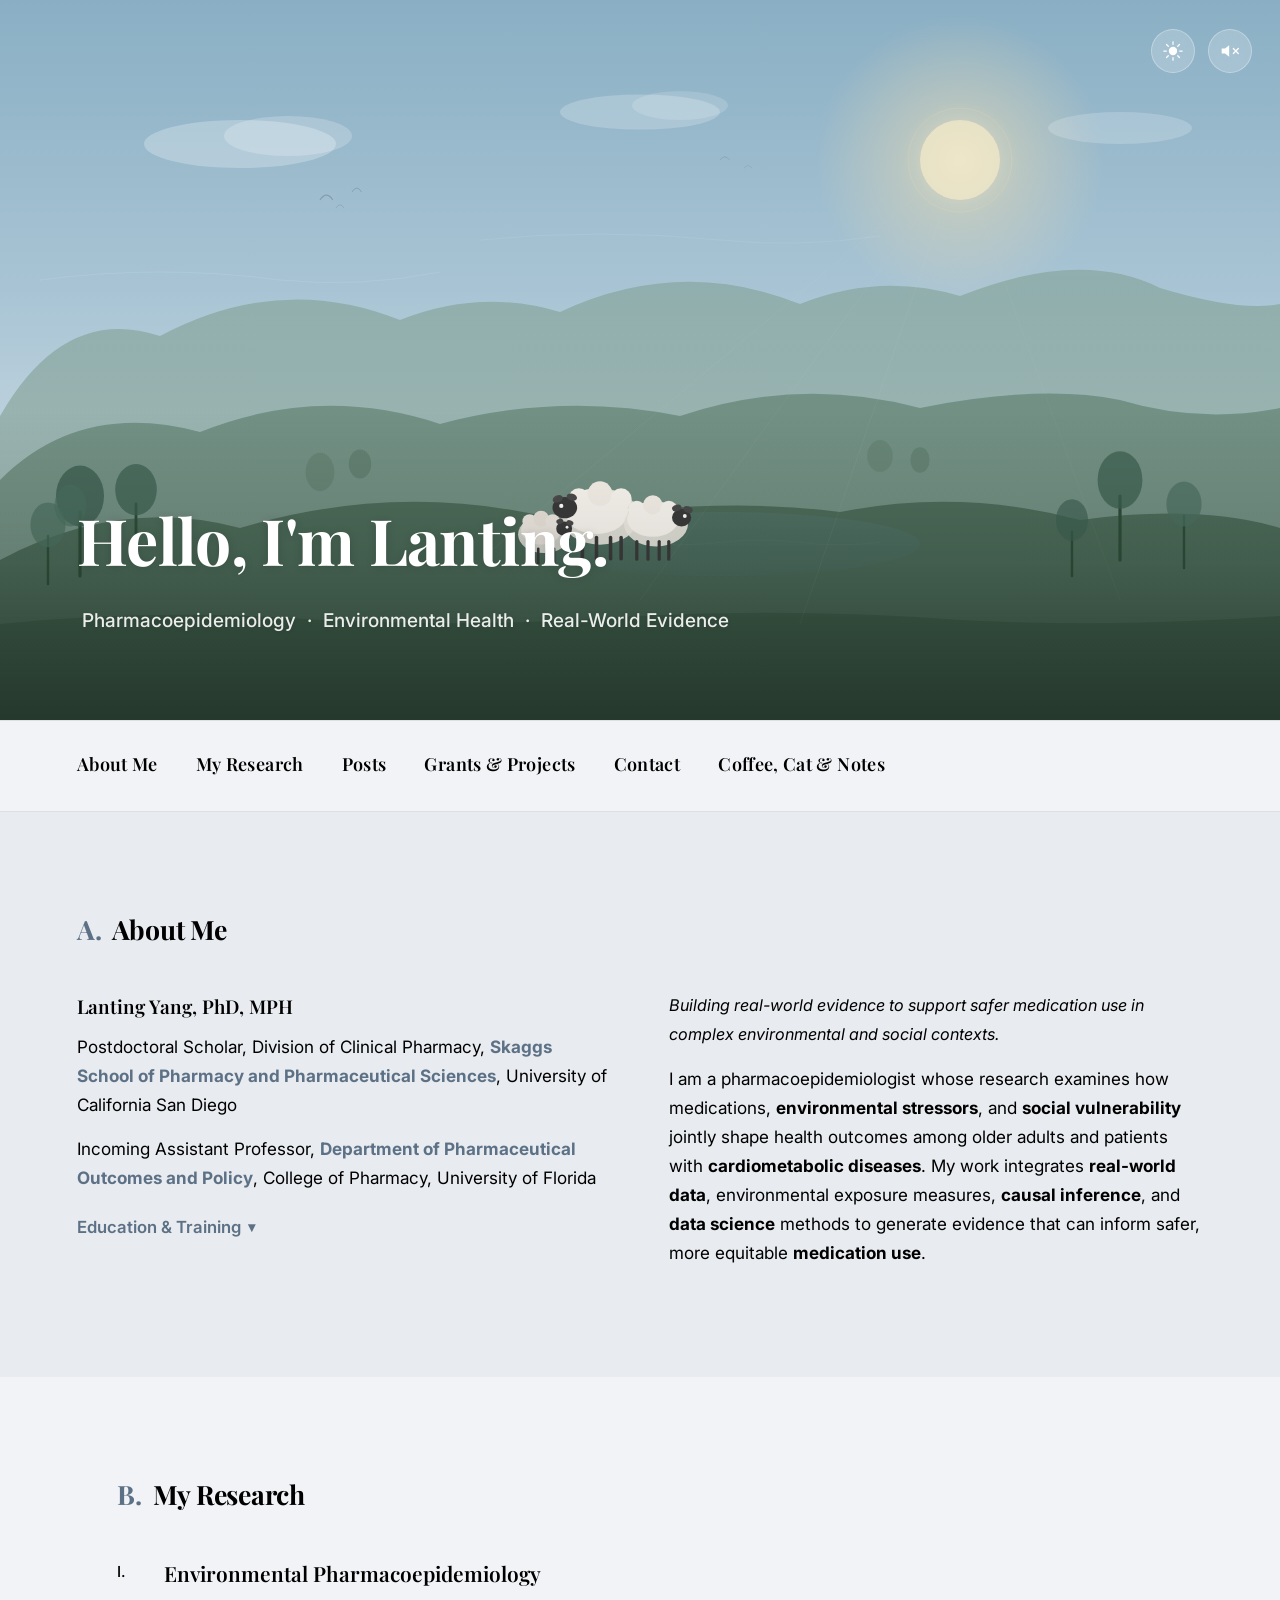
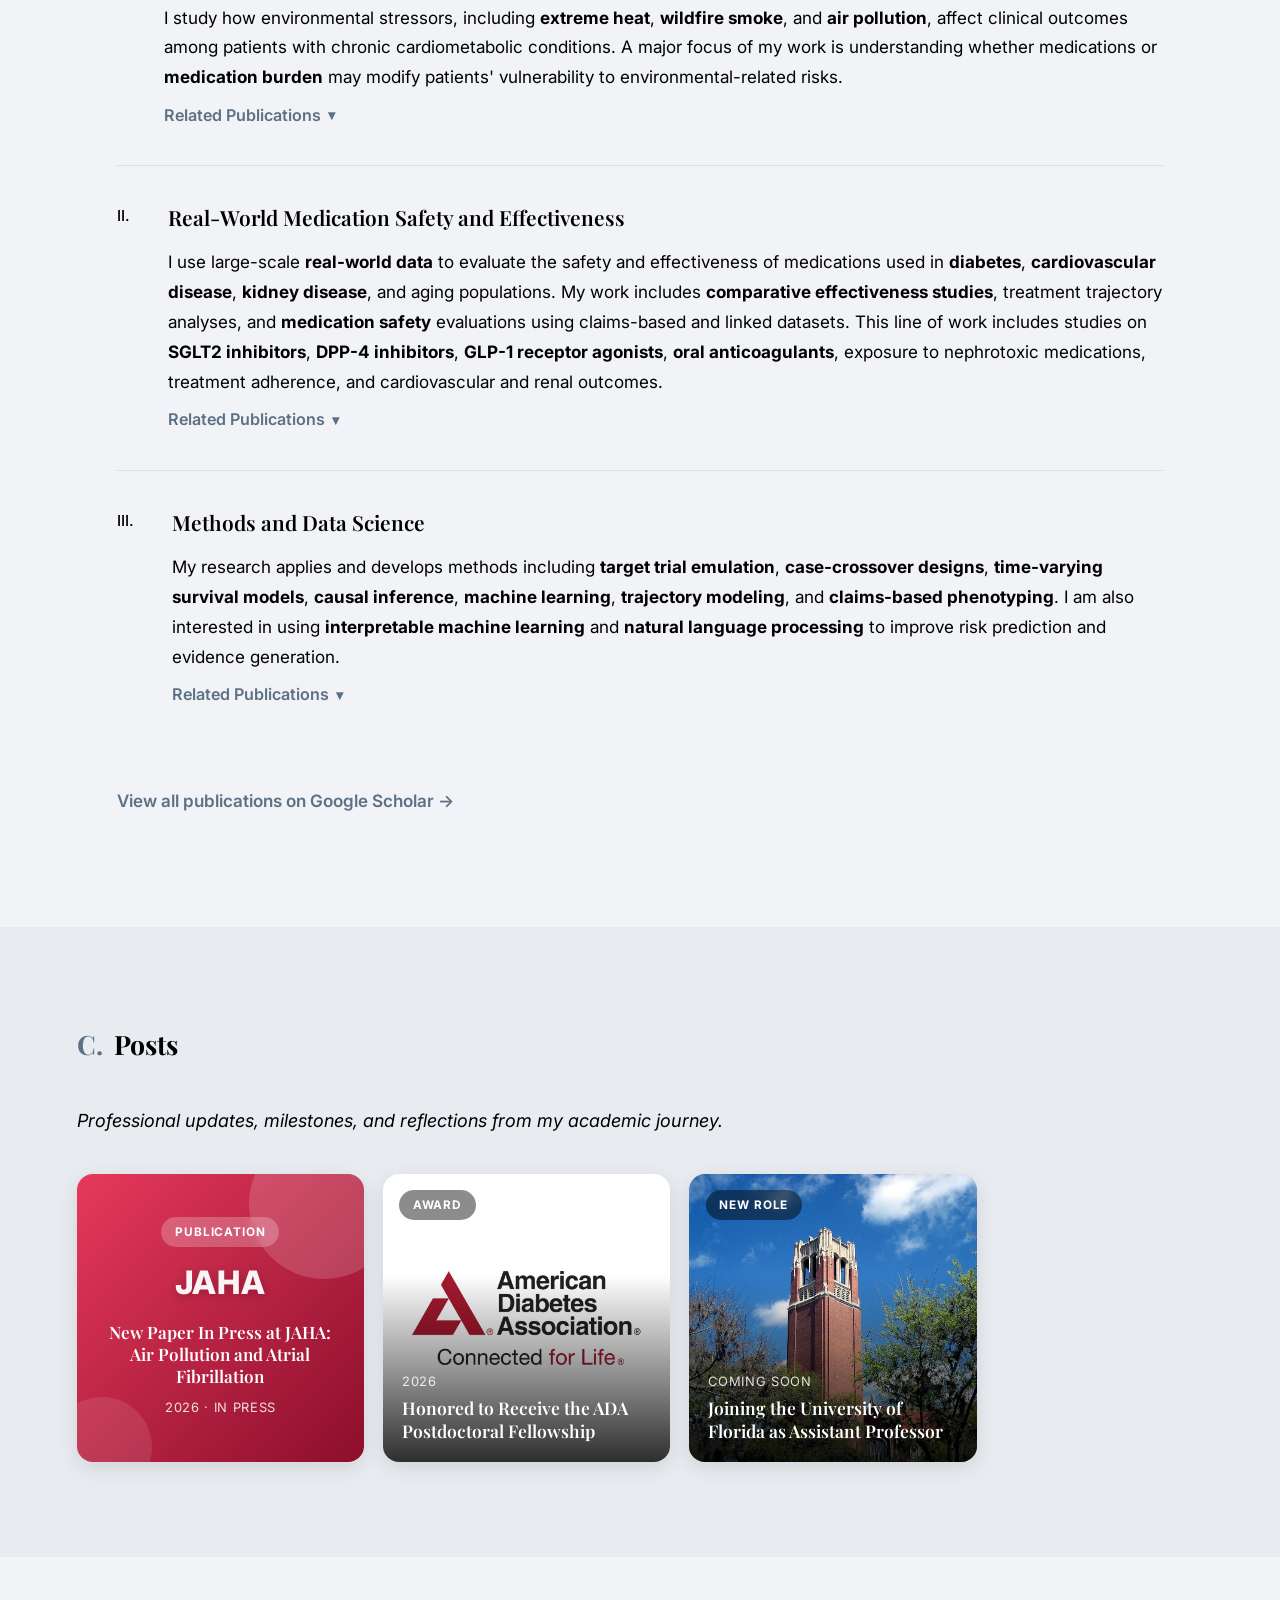
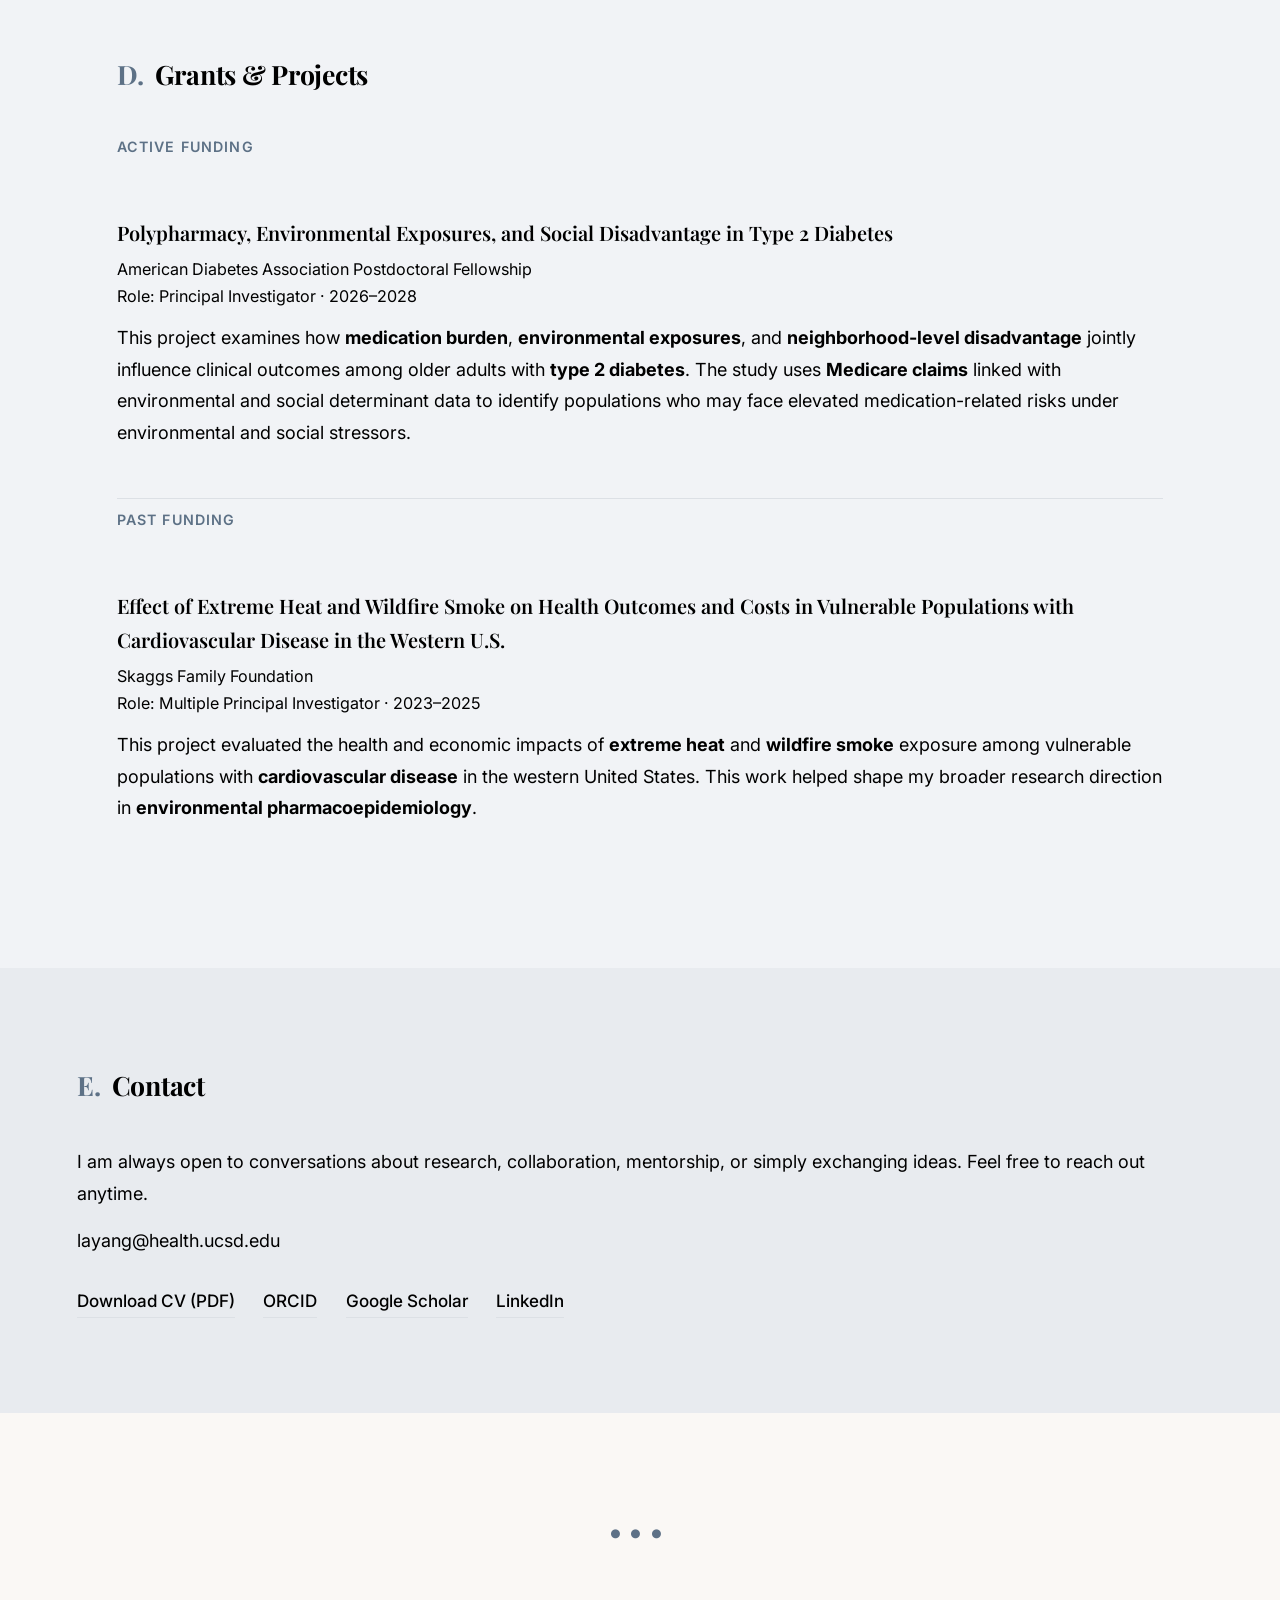
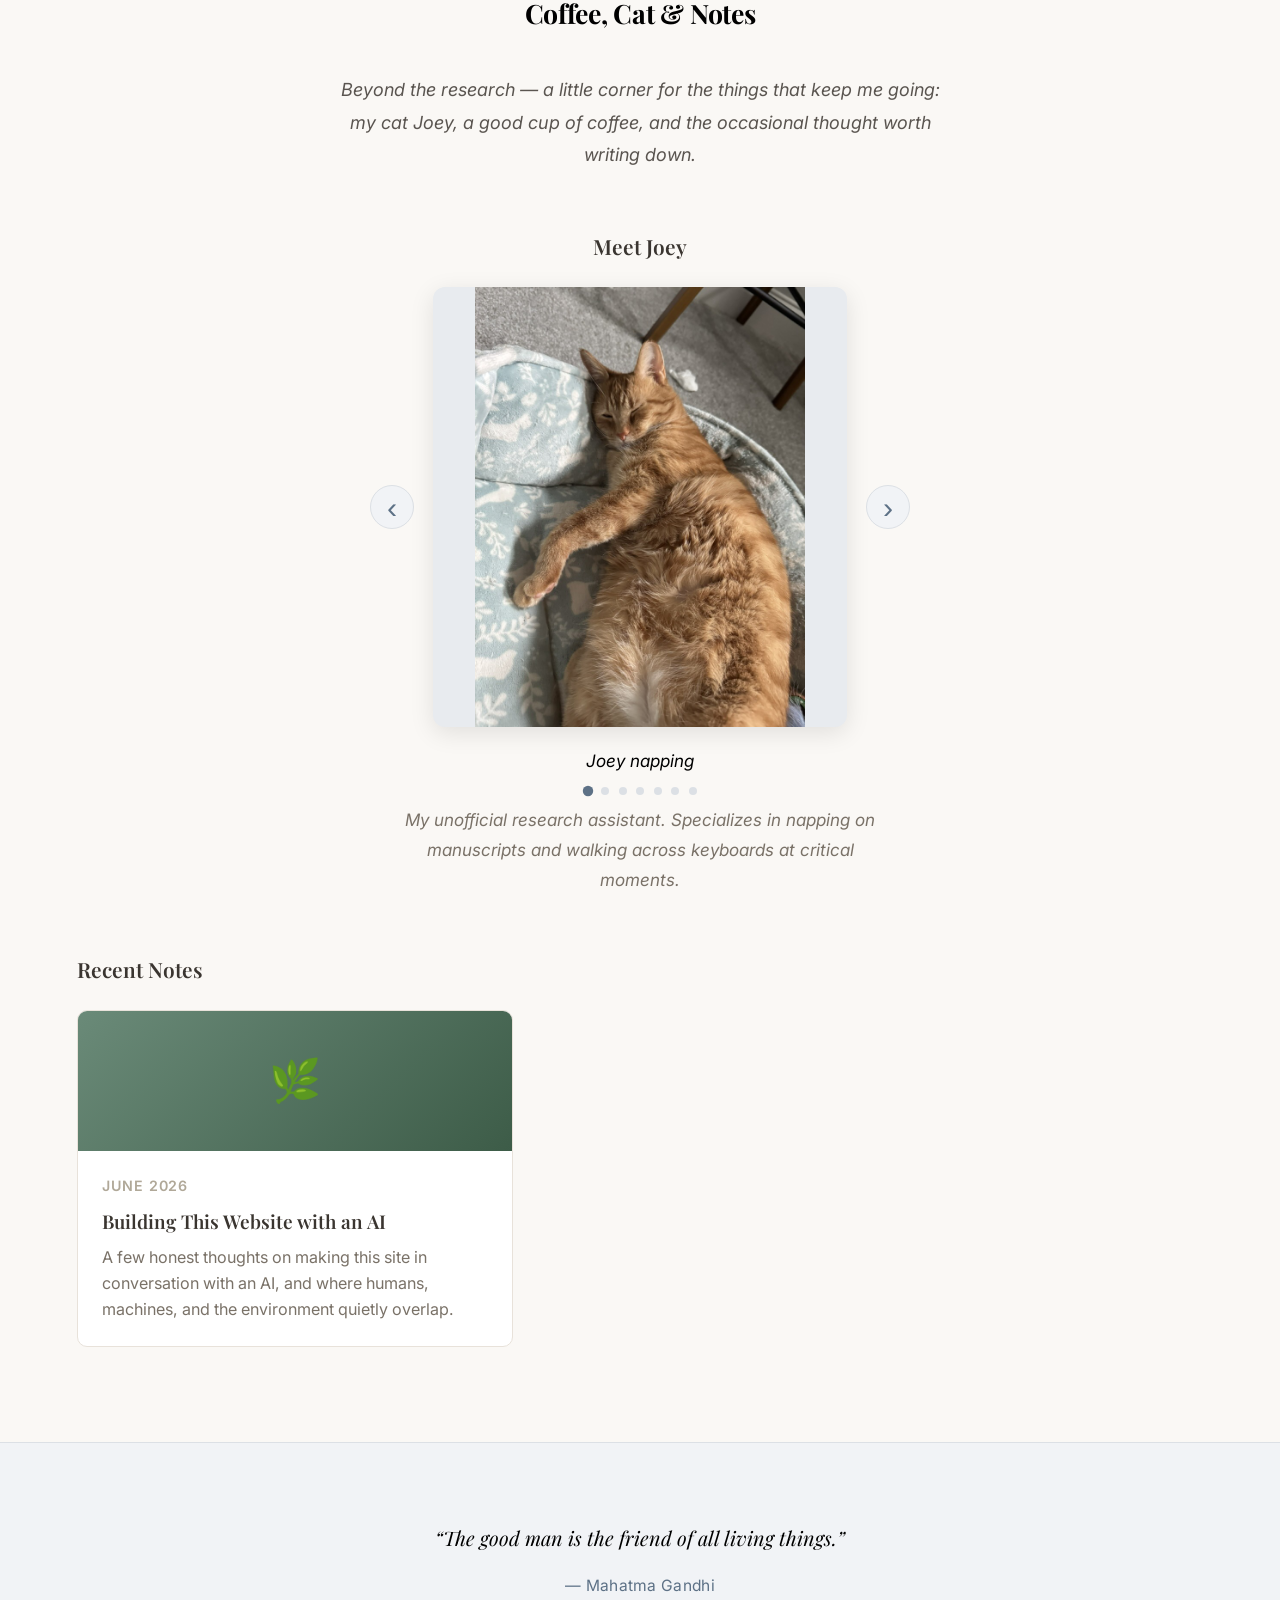
==== commit 0fc243fb: "Add first Recent Note (building this site with AI); make Notes data-driven - Notes now render from a" ====
--- a/index.html
+++ b/index.html
@@ -491,34 +491,10 @@
     </div>
 
     <h3 class="coffee-label">Recent Notes</h3>
-    <p class="notes-empty">Notes coming soon.</p>
-    <div class="blog-grid">
-
-      <!-- ===========================================================
-           HOW TO ADD A NOTE:
-           1. Copy the <article> template below and paste it inside
-              this <div class="blog-grid"> (above this comment is fine).
-           2. Edit the date, title, and preview text.
-           3. (Optional photo) drop an image in images/ and replace
-              the <div class="blog-card-img ...">...</div> line with:
-                <div class="blog-card-img">
-                  <img src="images/my-note.jpg" alt="">
-                </div>
-           4. (Optional link) wrap the <article> contents in an <a> or
-              add onclick to open a full note / external page.
-           5. Delete the "Notes coming soon." line above once you add one.
-
-      <article class="blog-card">
-        <div class="blog-card-img placeholder-photo"><span>Photo</span></div>
-        <div class="blog-card-body">
-          <div class="blog-date">June 2026</div>
-          <h4>Your note title here</h4>
-          <p>A one or two line preview of what the note is about...</p>
-        </div>
-      </article>
-      =========================================================== -->
-
-    </div>
+    <!-- Notes are data-driven: edit the `notes` array near the bottom of this file.
+         Each note opens in a popup. `image` is optional (a gradient banner is used
+         if omitted); `excerpt` is the card preview; `body` is the full HTML. -->
+    <div class="blog-grid" id="notesGrid"></div>
   </section>
 
   <div class="lightbox" id="lightbox" aria-hidden="true">
@@ -1024,6 +1000,58 @@
       });
     }
 
+    // Recent Notes (cards that open in the post modal)
+    // To add a note: add an object below. `image` optional (a gradient banner is
+    // shown if omitted); `excerpt` is the card preview; `body` is the full HTML.
+    const notes = [
+      {
+        title: "Building This Website with an AI",
+        date: "June 2026",
+        excerpt: "A few honest thoughts on making this site in conversation with an AI, and where humans, machines, and the environment quietly overlap.",
+        body: `
+          <p>This whole site was built in conversation. I never opened a code editor and started from a template. Instead, I described what I wanted, piece by piece, to an AI assistant, and we shaped it together: the little hillside with the wandering sheep, the gallery of Joey photos, the way each publication opens to reveal its abstract, even the popovers that explain what &ldquo;pharmacoepidemiology&rdquo; means.</p>
+          <p>What surprised me most was how much of it felt like editing rather than engineering. I would say &ldquo;make the posts more vivid,&rdquo; or &ldquo;the sheep should be at the bottom, not the top,&rdquo; and we would go back and forth until it felt right. The AI wrote the code; I made the decisions. That division of labor, the machine for the mechanics and the human for the judgment and taste, is exactly the kind of collaboration I think about in my research, just in a different setting.</p>
+          <p>Because my work sits at the intersection of medicine, data, and the environment, I keep noticing the overlaps. AI runs on electricity, and electricity has a footprint, the same kind of environmental cost I study when I look at heat, air pollution, and health. The tools we build to understand the world also act on it. That is not a reason to avoid them. It is a reason to use them deliberately, the way I would want any powerful intervention used, with attention to who benefits, who bears the cost, and what we leave behind.</p>
+          <p>Mostly, building this was a small reminder that human choices sit at the center of everything: our health, our climate, and now our machines. The technology is only as thoughtful as the person steering it, and I would like to keep steering carefully.</p>`
+      },
+    ];
+
+    const notesGrid = document.getElementById('notesGrid');
+
+    function openNote(i) {
+      const n = notes[i];
+      const cover = n.image
+        ? `<img class="post-modal-cover" src="${n.image}" alt="${n.title}" decoding="async">`
+        : `<div class="post-modal-cover-branded note-cover"><span class="pt-emblem">🌿</span></div>`;
+      postModalContent.innerHTML = cover +
+        `<div class="post-modal-body"><div class="pm-date">${n.date}</div><h3>${n.title}</h3>${n.body}</div>`;
+      postModal.classList.add('open');
+      postModal.setAttribute('aria-hidden', 'false');
+    }
+
+    if (notesGrid) {
+      notes.forEach((n, i) => {
+        const card = document.createElement('article');
+        card.className = 'blog-card';
+        card.setAttribute('role', 'button');
+        card.setAttribute('tabindex', '0');
+        const banner = n.image
+          ? `<div class="blog-card-img"><img src="${n.image}" alt="" loading="lazy" decoding="async"></div>`
+          : `<div class="blog-card-img note-banner"><span>🌿</span></div>`;
+        card.innerHTML = `${banner}
+          <div class="blog-card-body">
+            <div class="blog-date">${n.date}</div>
+            <h4>${n.title}</h4>
+            <p>${n.excerpt}</p>
+          </div>`;
+        card.addEventListener('click', () => openNote(i));
+        card.addEventListener('keydown', (e) => {
+          if (e.key === 'Enter' || e.key === ' ') { e.preventDefault(); openNote(i); }
+        });
+        notesGrid.appendChild(card);
+      });
+    }
+
     // Glossary popovers for the tagline keywords
     const termDefs = {
       'pharmacoepidemiology': {
--- a/style.css
+++ b/style.css
@@ -1463,6 +1463,19 @@
   display: block;
 }
 
+/* Gradient banner for notes without a photo */
+.note-banner {
+  display: flex;
+  align-items: center;
+  justify-content: center;
+  background: linear-gradient(135deg, #6a8a78, #3d5c48);
+  font-size: 2.2rem;
+}
+
+.note-cover {
+  background: linear-gradient(135deg, #6a8a78, #3d5c48);
+}
+
 .blog-card-body {
   padding: 1.2rem 1.3rem;
 }
